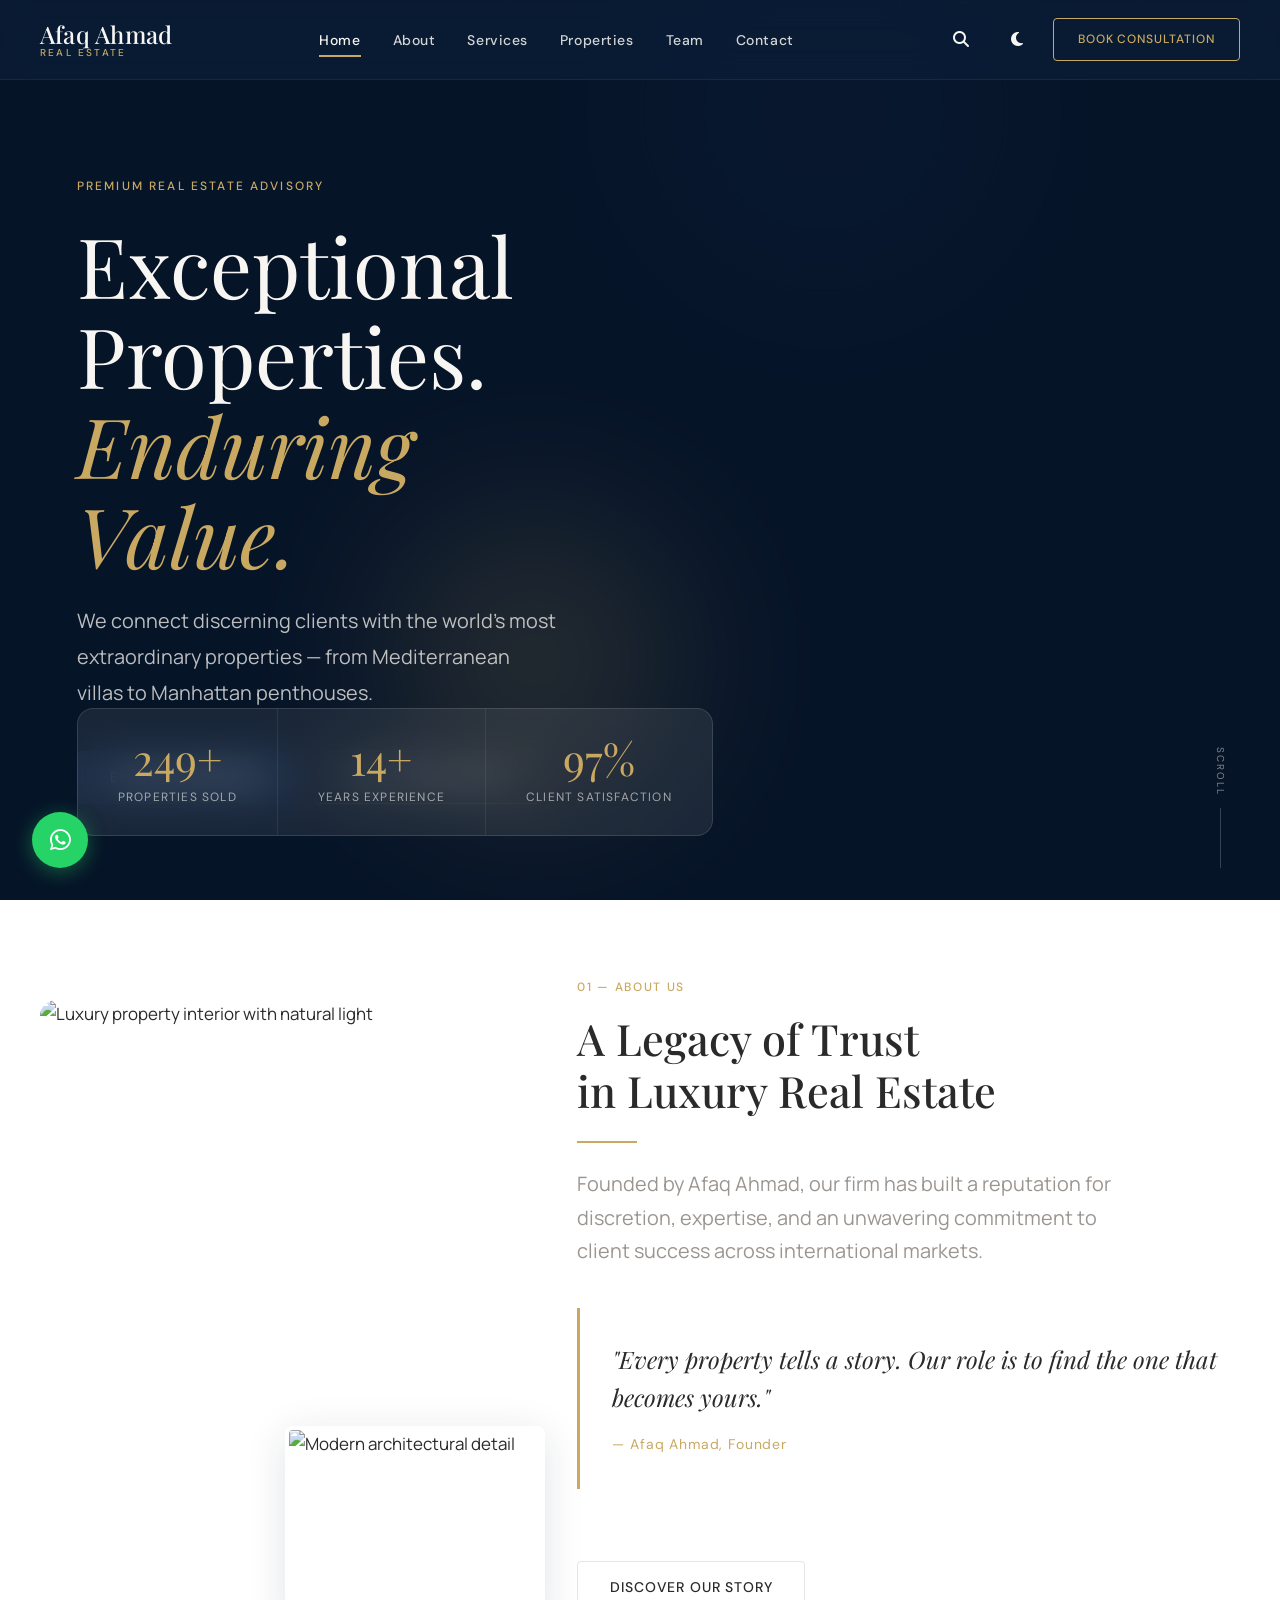
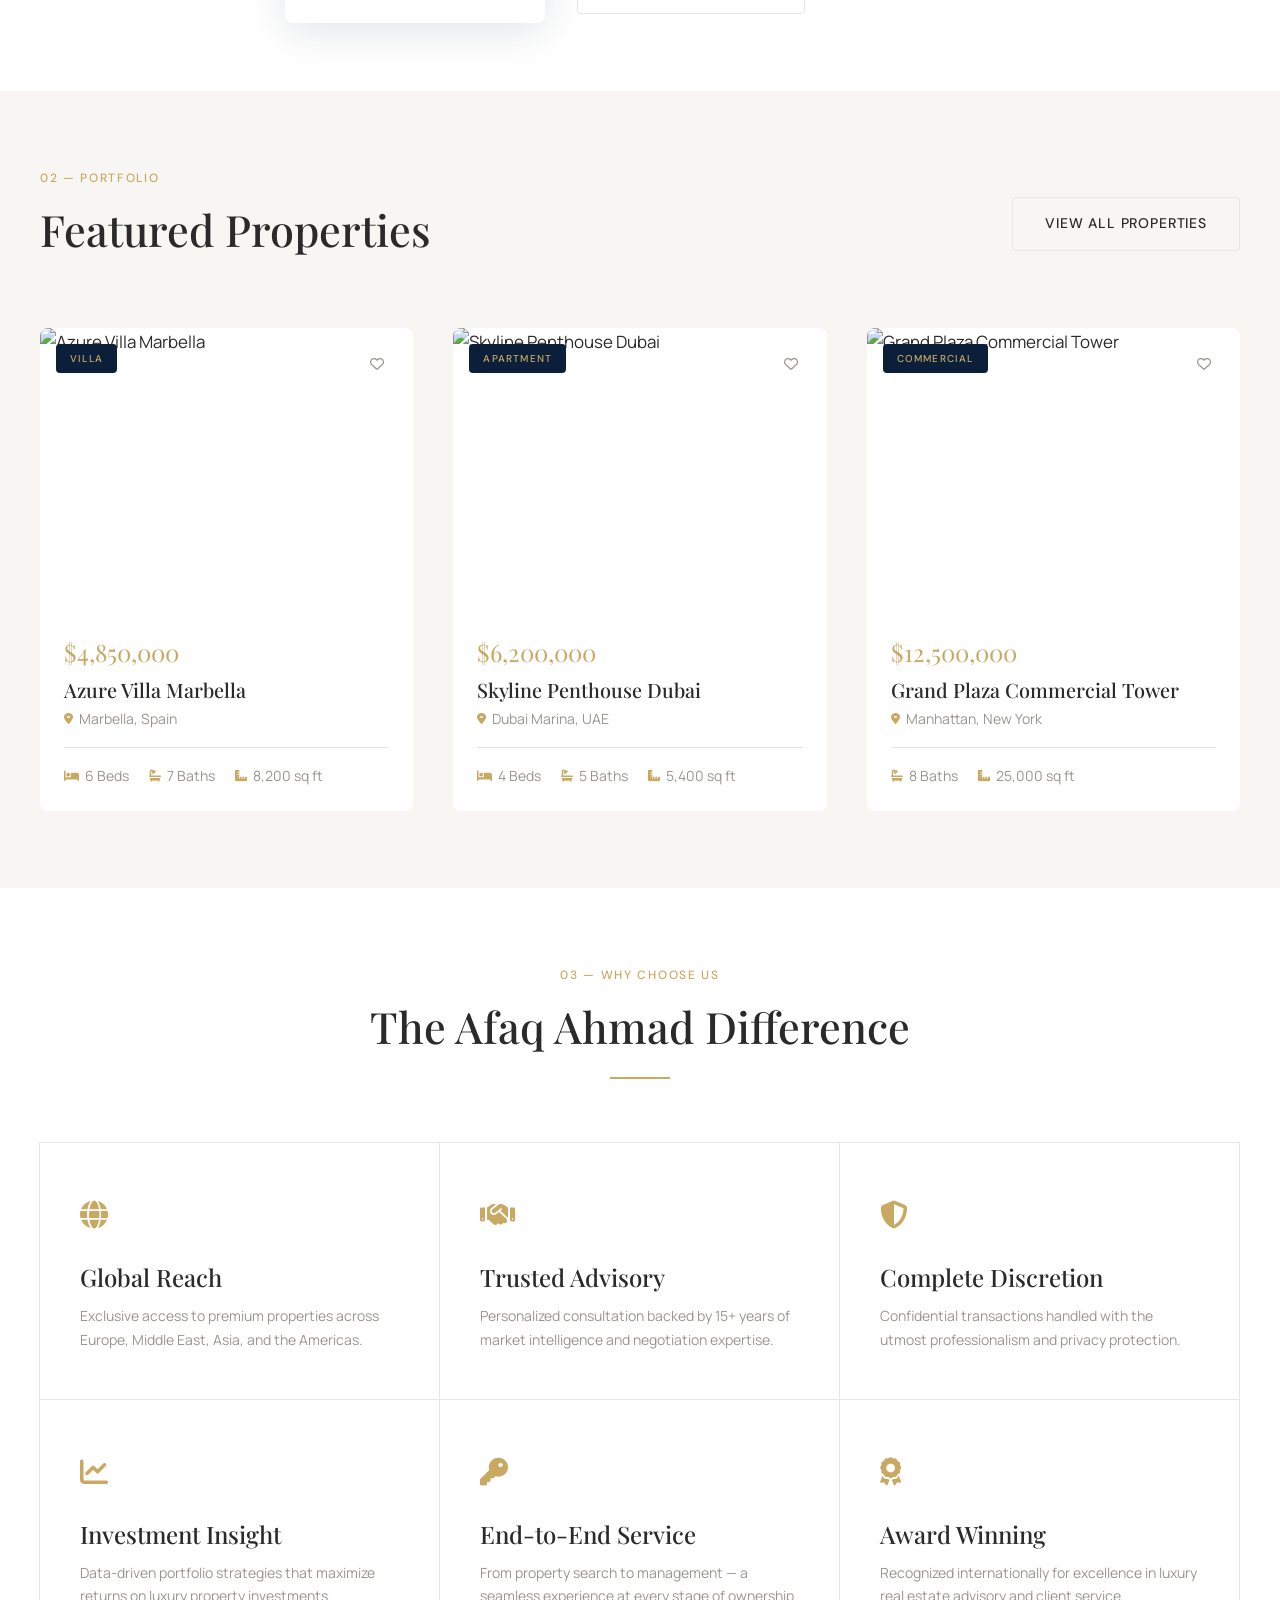
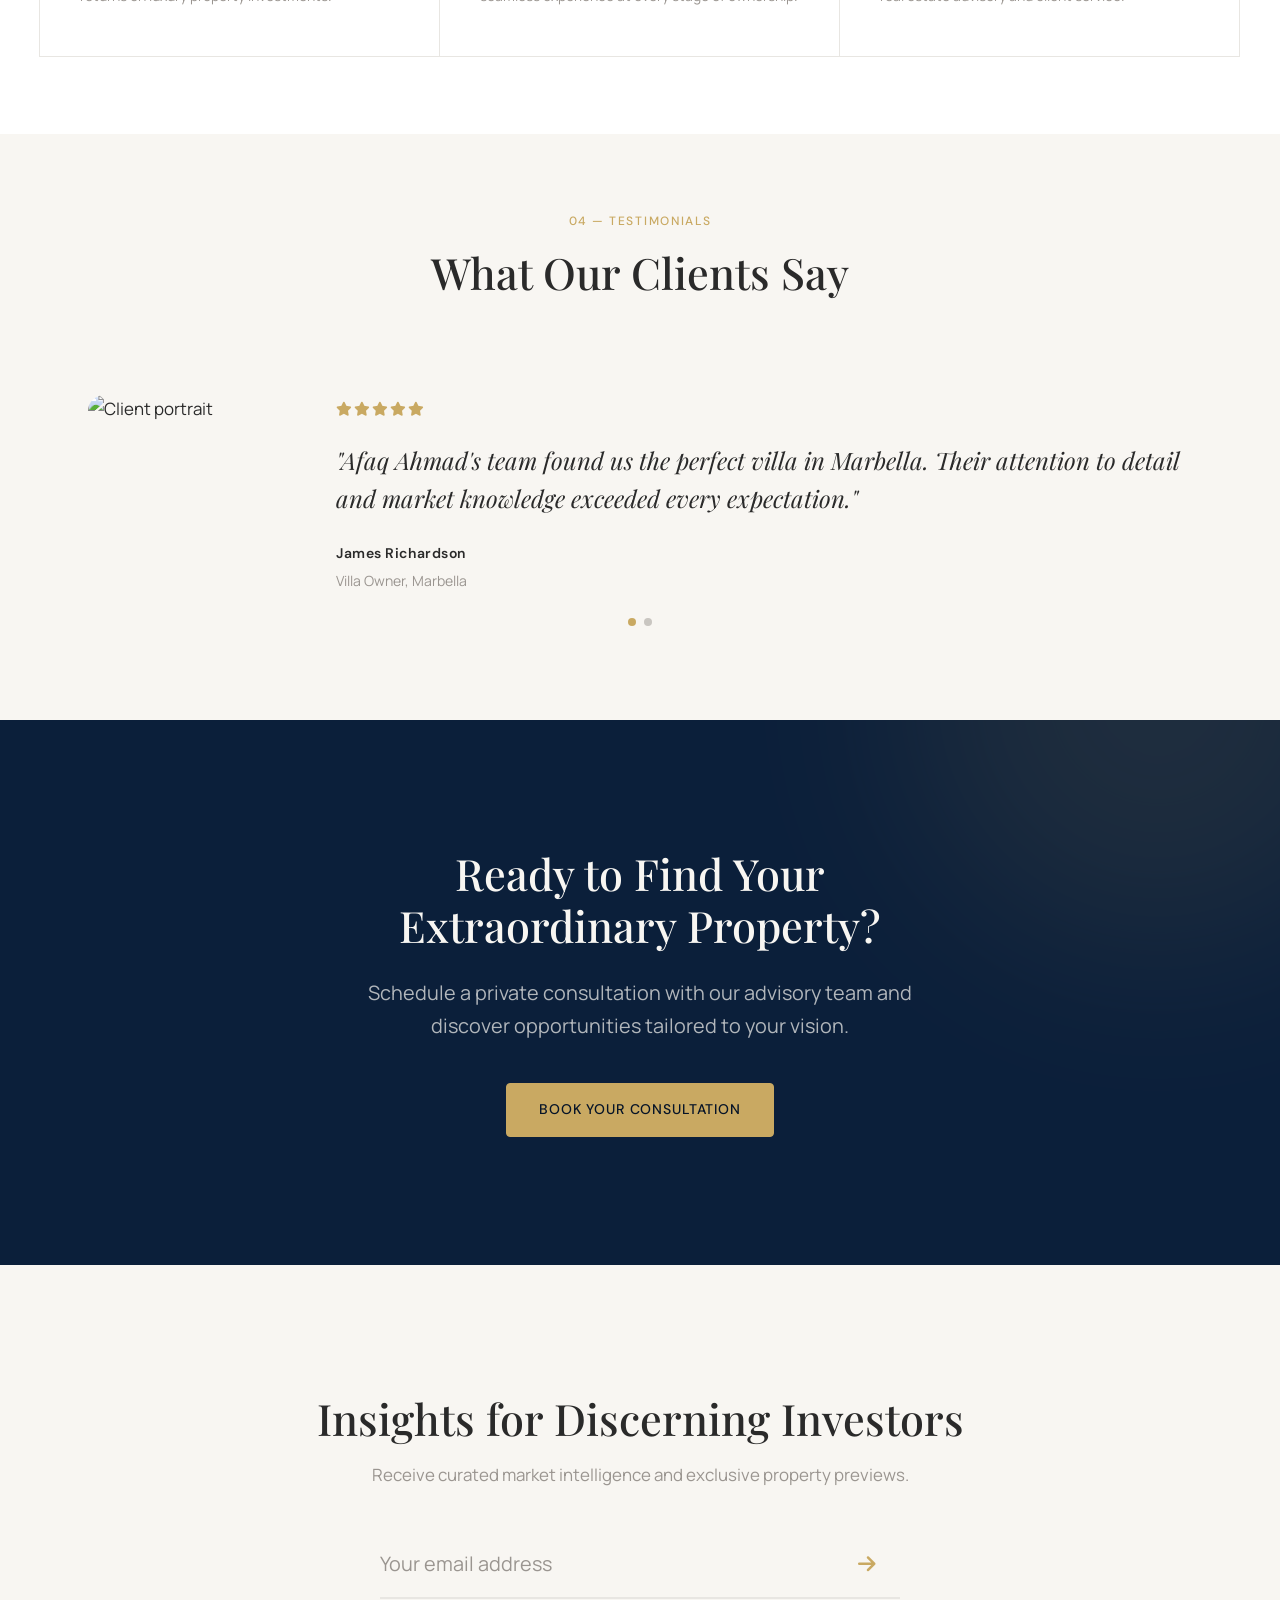
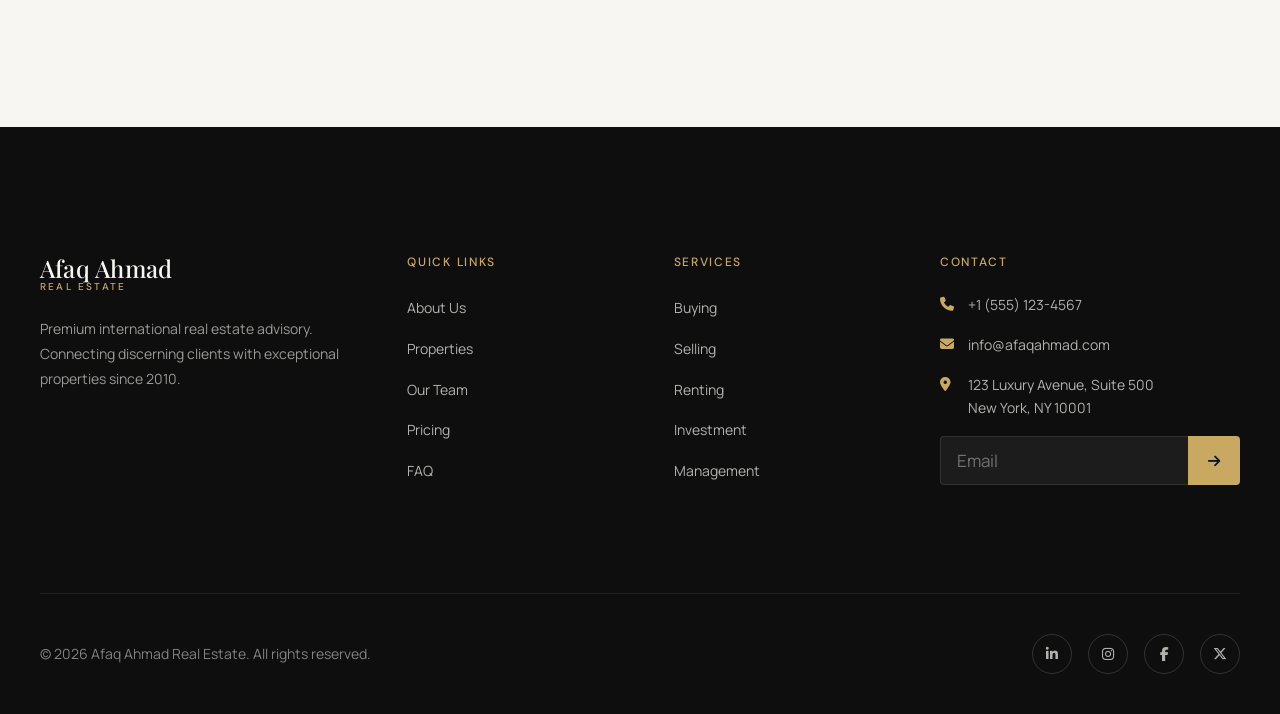
==== index.html @ 7b7e806f "Add complete Afaq Ahmad Real Estate luxury website. Handcrafted multi-page frontend with premium des" ====
<!DOCTYPE html>
<html lang="en">
<head>
  <meta charset="UTF-8">
  <meta name="viewport" content="width=device-width, initial-scale=1.0">
  <title>Afaq Ahmad Real Estate | Luxury Properties & Investment Advisory</title>
  <meta name="description" content="Afaq Ahmad Real Estate — Premium luxury property advisory. Residential, commercial, villas, apartments, and investment opportunities worldwide.">
  <meta property="og:title" content="Afaq Ahmad Real Estate | Luxury Properties">
  <meta property="og:description" content="Exceptional properties. Enduring value. Premium international real estate advisory.">
  <meta property="og:type" content="website">
  <meta property="og:image" content="https://images.unsplash.com/photo-1613490493576-7fde63acd811?w=1200&q=80">
  <meta name="twitter:card" content="summary_large_image">
  <link rel="icon" href="assets/icons/favicon.svg" type="image/svg+xml">
  <link rel="preconnect" href="https://fonts.googleapis.com">
  <link rel="preconnect" href="https://fonts.gstatic.com" crossorigin>
  <link href="https://fonts.googleapis.com/css2?family=DM+Sans:ital,opsz,wght@0,9..40,400;0,9..40,500;0,9..40,600;1,9..40,400&family=Manrope:wght@300;400;500;600;700&family=Playfair+Display:ital,wght@0,400;0,500;0,600;1,400;1,500&display=swap" rel="stylesheet">
  <link rel="stylesheet" href="https://cdnjs.cloudflare.com/ajax/libs/font-awesome/6.5.1/css/all.min.css">
  <link rel="stylesheet" href="https://cdnjs.cloudflare.com/ajax/libs/aos/2.3.4/aos.css">
  <link rel="stylesheet" href="https://cdn.jsdelivr.net/npm/swiper@11/swiper-bundle.min.css">
  <link rel="stylesheet" href="assets/css/variables.css">
  <link rel="stylesheet" href="assets/css/base.css">
  <link rel="stylesheet" href="assets/css/layout.css">
  <link rel="stylesheet" href="assets/css/components/loader.css">
  <link rel="stylesheet" href="assets/css/components/header.css">
  <link rel="stylesheet" href="assets/css/components/footer.css">
  <link rel="stylesheet" href="assets/css/components/hero.css">
  <link rel="stylesheet" href="assets/css/components/cards.css">
  <link rel="stylesheet" href="assets/css/components/forms.css">
  <link rel="stylesheet" href="assets/css/animations.css">
  <link rel="stylesheet" href="assets/css/components/sections.css">
  <link rel="stylesheet" href="assets/css/pages/home.css">
</head>
<body>

  <!-- Page Loader -->
  <div class="page-loader" aria-hidden="true">
    <div class="page-loader__logo">
      Afaq Ahmad
      <span>Real Estate</span>
    </div>
    <div class="page-loader__bar"><div class="page-loader__bar-fill"></div></div>
  </div>

  <!-- Scroll Progress -->
  <div class="scroll-progress" aria-hidden="true"><div class="scroll-progress__bar"></div></div>

  <!-- Header -->
  <header class="site-header" role="banner">
    <div class="site-header__inner">
      <a href="index.html" class="site-logo" aria-label="Afaq Ahmad Real Estate Home">
        <span class="site-logo__name">Afaq Ahmad</span>
        <span class="site-logo__tagline">Real Estate</span>
      </a>
      <nav class="site-nav" role="navigation" aria-label="Main navigation">
        <ul class="site-nav__list">
          <li><a href="index.html" class="site-nav__link active">Home</a></li>
          <li><a href="about.html" class="site-nav__link">About</a></li>
          <li><a href="services.html" class="site-nav__link">Services</a></li>
          <li><a href="properties.html" class="site-nav__link">Properties</a></li>
          <li><a href="team.html" class="site-nav__link">Team</a></li>
          <li><a href="contact.html" class="site-nav__link">Contact</a></li>
        </ul>
      </nav>
      <div class="header-actions">
        <button class="header-actions__btn search-toggle" aria-label="Search properties"><i class="fas fa-search"></i></button>
        <button class="header-actions__btn theme-toggle" aria-label="Toggle dark mode"><i class="fas fa-moon"></i></button>
        <a href="contact.html" class="header-actions__cta">Book Consultation</a>
        <button class="hamburger" aria-label="Open menu" aria-expanded="false">
          <span class="hamburger__line"></span>
          <span class="hamburger__line"></span>
          <span class="hamburger__line"></span>
        </button>
      </div>
    </div>
  </header>

  <!-- Mobile Nav -->
  <nav class="mobile-nav" role="navigation" aria-label="Mobile navigation">
    <a href="index.html" class="mobile-nav__link">Home</a>
    <a href="about.html" class="mobile-nav__link">About</a>
    <a href="services.html" class="mobile-nav__link">Services</a>
    <a href="properties.html" class="mobile-nav__link">Properties</a>
    <a href="team.html" class="mobile-nav__link">Team</a>
    <a href="pricing.html" class="mobile-nav__link">Pricing</a>
    <a href="contact.html" class="mobile-nav__link">Contact</a>
  </nav>

  <!-- Search Overlay -->
  <div class="search-overlay" role="dialog" aria-label="Search">
    <button class="search-overlay__close" aria-label="Close search"><i class="fas fa-times"></i></button>
    <div class="search-overlay__inner">
      <input type="search" class="search-overlay__input" placeholder="Search properties, locations..." aria-label="Search">
    </div>
  </div>

  <main>
    <!-- Hero -->
    <section class="hero" aria-label="Hero">
      <div class="hero__shapes" aria-hidden="true">
        <div class="hero__shape hero__shape--1"></div>
        <div class="hero__shape hero__shape--2"></div>
      </div>
      <div class="hero__content">
        <span class="hero__label" data-aos="fade-up">Premium Real Estate Advisory</span>
        <h1 class="hero__title" data-aos="fade-up" data-aos-delay="100">Exceptional Properties.<br><em>Enduring Value.</em></h1>
        <p class="hero__desc" data-aos="fade-up" data-aos-delay="200">We connect discerning clients with the world's most extraordinary properties — from Mediterranean villas to Manhattan penthouses.</p>
        <div class="hero__actions" data-aos="fade-up" data-aos-delay="300">
          <a href="properties.html" class="btn btn--primary">Explore Properties</a>
          <a href="contact.html" class="btn btn--outline">Book Consultation</a>
        </div>
      </div>
      <div class="hero__visual">
        <img class="hero__image" src="https://images.unsplash.com/photo-1613490493576-7fde63acd811?w=1400&q=80" alt="Luxury modern villa with infinity pool at golden hour">
        <div class="hero__image-overlay"></div>
      </div>
      <div class="hero__stats" data-aos="fade-up" data-aos-delay="500">
        <div class="hero__stat">
          <div class="hero__stat-number" data-count="250" data-suffix="+">0</div>
          <div class="hero__stat-label">Properties Sold</div>
        </div>
        <div class="hero__stat">
          <div class="hero__stat-number" data-count="15" data-suffix="+">0</div>
          <div class="hero__stat-label">Years Experience</div>
        </div>
        <div class="hero__stat">
          <div class="hero__stat-number" data-count="98" data-suffix="%">0</div>
          <div class="hero__stat-label">Client Satisfaction</div>
        </div>
      </div>
      <div class="hero__scroll" aria-hidden="true">
        <span class="hero__scroll-text">Scroll</span>
        <div class="hero__scroll-line"></div>
      </div>
    </section>

    <!-- About Preview -->
    <section class="section" aria-labelledby="about-preview-title">
      <div class="container">
        <div class="featured-strip">
          <div class="featured-strip__visual" data-aos="fade-right">
            <div class="featured-strip__image-main reveal-image">
              <img src="https://images.unsplash.com/photo-1600585154340-be6161a56a0c?w=800&q=80" alt="Luxury property interior with natural light" loading="lazy">
            </div>
            <div class="featured-strip__image-accent">
              <img src="https://images.unsplash.com/photo-1600607687939-ce8a6c25118c?w=600&q=80" alt="Modern architectural detail" loading="lazy">
            </div>
          </div>
          <div data-aos="fade-left">
            <span class="section-label">01 — About Us</span>
            <h2 id="about-preview-title" class="section-title">A Legacy of Trust<br>in Luxury Real Estate</h2>
            <div class="divider-gold"></div>
            <p class="section-desc">Founded by Afaq Ahmad, our firm has built a reputation for discretion, expertise, and an unwavering commitment to client success across international markets.</p>
            <div class="pull-quote">
              <p>"Every property tells a story. Our role is to find the one that becomes yours."</p>
              <cite>— Afaq Ahmad, Founder</cite>
            </div>
            <a href="about.html" class="btn btn--ghost" style="margin-top: 2rem;">Discover Our Story</a>
          </div>
        </div>
      </div>
    </section>

    <!-- Featured Properties -->
    <section class="section bg-warm" aria-labelledby="featured-title">
      <div class="container">
        <div class="flex-between" style="margin-bottom: 3rem; flex-wrap: wrap; gap: 1rem;">
          <div data-aos="fade-up">
            <span class="section-label">02 — Portfolio</span>
            <h2 id="featured-title" class="section-title">Featured Properties</h2>
          </div>
          <a href="properties.html" class="btn btn--ghost" data-aos="fade-up">View All Properties</a>
        </div>
        <div class="grid-3" data-properties-grid data-limit="3"></div>
      </div>
    </section>

    <!-- Why Choose Us -->
    <section class="section" aria-labelledby="why-title">
      <div class="container">
        <div class="text-center" style="margin-bottom: 4rem;" data-aos="fade-up">
          <span class="section-label">03 — Why Choose Us</span>
          <h2 id="why-title" class="section-title">The Afaq Ahmad Difference</h2>
          <div class="divider-gold divider-gold--center"></div>
        </div>
        <div class="why-grid">
          <div class="why-item" data-aos="fade-up">
            <div class="why-item__icon"><i class="fas fa-globe"></i></div>
            <h3 class="why-item__title">Global Reach</h3>
            <p class="why-item__desc">Exclusive access to premium properties across Europe, Middle East, Asia, and the Americas.</p>
          </div>
          <div class="why-item" data-aos="fade-up" data-aos-delay="100">
            <div class="why-item__icon"><i class="fas fa-handshake"></i></div>
            <h3 class="why-item__title">Trusted Advisory</h3>
            <p class="why-item__desc">Personalized consultation backed by 15+ years of market intelligence and negotiation expertise.</p>
          </div>
          <div class="why-item" data-aos="fade-up" data-aos-delay="200">
            <div class="why-item__icon"><i class="fas fa-shield-alt"></i></div>
            <h3 class="why-item__title">Complete Discretion</h3>
            <p class="why-item__desc">Confidential transactions handled with the utmost professionalism and privacy protection.</p>
          </div>
          <div class="why-item" data-aos="fade-up" data-aos-delay="100">
            <div class="why-item__icon"><i class="fas fa-chart-line"></i></div>
            <h3 class="why-item__title">Investment Insight</h3>
            <p class="why-item__desc">Data-driven portfolio strategies that maximize returns on luxury property investments.</p>
          </div>
          <div class="why-item" data-aos="fade-up" data-aos-delay="200">
            <div class="why-item__icon"><i class="fas fa-key"></i></div>
            <h3 class="why-item__title">End-to-End Service</h3>
            <p class="why-item__desc">From property search to management — a seamless experience at every stage of ownership.</p>
          </div>
          <div class="why-item" data-aos="fade-up" data-aos-delay="300">
            <div class="why-item__icon"><i class="fas fa-award"></i></div>
            <h3 class="why-item__title">Award Winning</h3>
            <p class="why-item__desc">Recognized internationally for excellence in luxury real estate advisory and client service.</p>
          </div>
        </div>
      </div>
    </section>

    <!-- Testimonials Preview -->
    <section class="section bg-warm" aria-labelledby="testimonials-title">
      <div class="container">
        <div class="text-center" style="margin-bottom: 3rem;" data-aos="fade-up">
          <span class="section-label">04 — Testimonials</span>
          <h2 id="testimonials-title" class="section-title">What Our Clients Say</h2>
        </div>
        <div class="swiper testimonials-swiper" data-aos="fade-up">
          <div class="swiper-wrapper">
            <div class="swiper-slide">
              <div class="testimonial-card">
                <img class="testimonial-card__photo" src="https://images.unsplash.com/photo-1560250097-0b93528c311a?w=400&q=80" alt="Client portrait" loading="lazy">
                <div>
                  <div class="testimonial-card__stars"><i class="fas fa-star"></i><i class="fas fa-star"></i><i class="fas fa-star"></i><i class="fas fa-star"></i><i class="fas fa-star"></i></div>
                  <blockquote class="testimonial-card__quote">"Afaq Ahmad's team found us the perfect villa in Marbella. Their attention to detail and market knowledge exceeded every expectation."</blockquote>
                  <div class="testimonial-card__author">James Richardson</div>
                  <div class="testimonial-card__role">Villa Owner, Marbella</div>
                </div>
              </div>
            </div>
            <div class="swiper-slide">
              <div class="testimonial-card">
                <img class="testimonial-card__photo" src="https://images.unsplash.com/photo-1573496359142-b8d87734a5a2?w=400&q=80" alt="Client portrait" loading="lazy">
                <div>
                  <div class="testimonial-card__stars"><i class="fas fa-star"></i><i class="fas fa-star"></i><i class="fas fa-star"></i><i class="fas fa-star"></i><i class="fas fa-star"></i></div>
                  <blockquote class="testimonial-card__quote">"The investment advisory service transformed our portfolio. Professional, transparent, and genuinely committed to our financial goals."</blockquote>
                  <div class="testimonial-card__author">Sarah Al-Mansouri</div>
                  <div class="testimonial-card__role">Property Investor, Dubai</div>
                </div>
              </div>
            </div>
          </div>
          <div class="swiper-pagination"></div>
        </div>
      </div>
    </section>

    <!-- CTA Banner -->
    <section class="cta-banner" aria-labelledby="cta-title">
      <div class="cta-banner__shapes" aria-hidden="true">
        <div class="cta-banner__shape cta-banner__shape--1"></div>
      </div>
      <div class="container cta-banner__content" data-aos="fade-up">
        <h2 id="cta-title" class="cta-banner__title">Ready to Find Your Extraordinary Property?</h2>
        <p class="cta-banner__desc">Schedule a private consultation with our advisory team and discover opportunities tailored to your vision.</p>
        <a href="contact.html" class="btn btn--gold">Book Your Consultation</a>
      </div>
    </section>

    <!-- Newsletter -->
    <section class="newsletter-section" aria-labelledby="newsletter-title">
      <div class="container" data-aos="fade-up">
        <h2 id="newsletter-title" class="newsletter-section__title">Insights for Discerning Investors</h2>
        <p class="newsletter-section__desc">Receive curated market intelligence and exclusive property previews.</p>
        <form class="newsletter-inline" aria-label="Newsletter subscription">
          <input type="email" placeholder="Your email address" required aria-label="Email address">
          <button type="submit" aria-label="Subscribe"><i class="fas fa-arrow-right"></i></button>
        </form>
      </div>
    </section>
  </main>

  <!-- Footer -->
  <footer class="site-footer" role="contentinfo">
    <div class="container">
      <div class="site-footer__grid">
        <div>
          <a href="index.html" class="site-logo">
            <span class="site-logo__name">Afaq Ahmad</span>
            <span class="site-logo__tagline">Real Estate</span>
          </a>
          <p class="site-footer__brand-desc">Premium international real estate advisory. Connecting discerning clients with exceptional properties since 2010.</p>
        </div>
        <div>
          <h4 class="site-footer__heading">Quick Links</h4>
          <ul class="site-footer__links">
            <li><a href="about.html">About Us</a></li>
            <li><a href="properties.html">Properties</a></li>
            <li><a href="team.html">Our Team</a></li>
            <li><a href="pricing.html">Pricing</a></li>
            <li><a href="faq.html">FAQ</a></li>
          </ul>
        </div>
        <div>
          <h4 class="site-footer__heading">Services</h4>
          <ul class="site-footer__links">
            <li><a href="services.html">Buying</a></li>
            <li><a href="services.html">Selling</a></li>
            <li><a href="services.html">Renting</a></li>
            <li><a href="services.html">Investment</a></li>
            <li><a href="services.html">Management</a></li>
          </ul>
        </div>
        <div>
          <h4 class="site-footer__heading">Contact</h4>
          <div class="site-footer__contact-item"><i class="fas fa-phone"></i><span>+1 (555) 123-4567</span></div>
          <div class="site-footer__contact-item"><i class="fas fa-envelope"></i><span>info@afaqahmad.com</span></div>
          <div class="site-footer__contact-item"><i class="fas fa-map-marker-alt"></i><span>123 Luxury Avenue, Suite 500<br>New York, NY 10001</span></div>
          <form class="site-footer__newsletter" aria-label="Footer newsletter">
            <input type="email" placeholder="Email" required aria-label="Email">
            <button type="submit" aria-label="Subscribe"><i class="fas fa-arrow-right"></i></button>
          </form>
        </div>
      </div>
      <div class="site-footer__bottom">
        <p class="site-footer__copyright">&copy; 2026 Afaq Ahmad Real Estate. All rights reserved.</p>
        <div class="site-footer__social">
          <a href="#" aria-label="LinkedIn"><i class="fab fa-linkedin-in"></i></a>
          <a href="#" aria-label="Instagram"><i class="fab fa-instagram"></i></a>
          <a href="#" aria-label="Facebook"><i class="fab fa-facebook-f"></i></a>
          <a href="#" aria-label="Twitter"><i class="fab fa-x-twitter"></i></a>
        </div>
      </div>
    </div>
  </footer>

  <!-- Back to Top -->
  <button class="back-to-top" aria-label="Back to top"><i class="fas fa-arrow-up"></i></button>

  <!-- WhatsApp -->
  <a href="https://wa.me/15551234567" class="whatsapp-float" target="_blank" rel="noopener" aria-label="Contact via WhatsApp"><i class="fab fa-whatsapp"></i></a>

  <script src="https://cdnjs.cloudflare.com/ajax/libs/aos/2.3.4/aos.js"></script>
  <script src="https://cdn.jsdelivr.net/npm/swiper@11/swiper-bundle.min.js"></script>
  <script src="assets/js/main.js"></script>
  <script>
    new Swiper('.testimonials-swiper', {
      effect: 'fade',
      fadeEffect: { crossFade: true },
      autoplay: { delay: 6000, disableOnInteraction: false },
      pagination: { el: '.swiper-pagination', clickable: true },
      loop: true
    });
  </script>
</body>
</html>
---- assets/css/variables.css ----
/* =============================================
   Afaq Ahmad Real Estate — Design Tokens
   ============================================= */

:root {
  /* Brand Colors */
  --color-navy: #0B1F3A;
  --color-navy-deep: #061428;
  --color-navy-light: #142D4F;
  --color-white-warm: #F8F6F2;
  --color-white-pure: #FFFFFF;
  --color-gold: #C9A962;
  --color-gold-muted: #B8954F;
  --color-gold-light: rgba(201, 169, 98, 0.15);
  --color-gray-soft: #E8E6E2;
  --color-gray-mid: #9A9590;
  --color-charcoal: #2A2A2A;
  --color-matte-black: #0E0E0E;
  --color-surface-dark: #161616;
  --color-surface-dark-2: #1E1E1E;

  /* Semantic */
  --bg-primary: var(--color-white-pure);
  --bg-secondary: var(--color-white-warm);
  --bg-dark: var(--color-matte-black);
  --text-primary: var(--color-charcoal);
  --text-muted: var(--color-gray-mid);
  --text-inverse: var(--color-white-warm);
  --accent: var(--color-gold);
  --border-color: var(--color-gray-soft);

  /* Header */
  --header-height: 80px;
  --header-bg: rgba(11, 31, 58, 0.65);
  --header-bg-scrolled: rgba(11, 31, 58, 0.92);

  /* Typography */
  --font-display: 'Playfair Display', Georgia, serif;
  --font-body: 'Manrope', system-ui, sans-serif;
  --font-label: 'DM Sans', system-ui, sans-serif;

  --text-xs: clamp(0.6875rem, 0.65rem + 0.15vw, 0.75rem);
  --text-sm: clamp(0.8125rem, 0.78rem + 0.15vw, 0.875rem);
  --text-base: clamp(0.9375rem, 0.9rem + 0.2vw, 1.0625rem);
  --text-lg: clamp(1.0625rem, 1rem + 0.3vw, 1.25rem);
  --text-xl: clamp(1.25rem, 1.1rem + 0.5vw, 1.5rem);
  --text-2xl: clamp(1.5rem, 1.2rem + 1vw, 2rem);
  --text-3xl: clamp(2rem, 1.5rem + 1.5vw, 3rem);
  --text-4xl: clamp(2.5rem, 2rem + 2vw, 4rem);
  --text-hero: clamp(2.75rem, 2rem + 4vw, 5.5rem);

  /* Spacing */
  --space-xs: 0.5rem;
  --space-sm: 1rem;
  --space-md: 1.5rem;
  --space-lg: 2.5rem;
  --space-xl: 4rem;
  --space-2xl: 6rem;
  --space-3xl: 8rem;
  --section-padding: clamp(4rem, 6vw, 8rem);
  --container-max: 1320px;
  --container-narrow: 900px;

  /* Effects */
  --radius-sm: 4px;
  --radius-md: 8px;
  --radius-lg: 16px;
  --radius-xl: 24px;
  --shadow-soft: 0 4px 24px rgba(11, 31, 58, 0.08);
  --shadow-medium: 0 8px 40px rgba(11, 31, 58, 0.12);
  --shadow-glass: 0 8px 32px rgba(0, 0, 0, 0.15);
  --blur-glass: blur(16px);
  --transition-fast: 0.2s cubic-bezier(0.22, 1, 0.36, 1);
  --transition-base: 0.4s cubic-bezier(0.22, 1, 0.36, 1);
  --transition-slow: 0.7s cubic-bezier(0.22, 1, 0.36, 1);
}

/* Dark Mode */
[data-theme="dark"] {
  --bg-primary: var(--color-matte-black);
  --bg-secondary: var(--color-surface-dark);
  --text-primary: var(--color-white-warm);
  --text-muted: #8A8580;
  --border-color: rgba(255, 255, 255, 0.08);
  --header-bg: rgba(14, 14, 14, 0.75);
  --header-bg-scrolled: rgba(14, 14, 14, 0.95);
  --shadow-soft: 0 4px 24px rgba(0, 0, 0, 0.3);
  --shadow-medium: 0 8px 40px rgba(0, 0, 0, 0.4);
}
---- assets/css/base.css ----
/* =============================================
   Base Styles & Reset
   ============================================= */

*,
*::before,
*::after {
  box-sizing: border-box;
  margin: 0;
  padding: 0;
}

html {
  scroll-behavior: smooth;
  -webkit-font-smoothing: antialiased;
  -moz-osx-font-smoothing: grayscale;
}

body {
  font-family: var(--font-body);
  font-size: var(--text-base);
  line-height: 1.7;
  color: var(--text-primary);
  background-color: var(--bg-primary);
  overflow-x: hidden;
  transition: background-color var(--transition-base), color var(--transition-base);
}

img {
  max-width: 100%;
  height: auto;
  display: block;
}

a {
  color: inherit;
  text-decoration: none;
  transition: color var(--transition-fast);
}

button {
  font-family: inherit;
  cursor: pointer;
  border: none;
  background: none;
}

ul, ol {
  list-style: none;
}

input, textarea, select {
  font-family: inherit;
  font-size: inherit;
}

h1, h2, h3, h4, h5, h6 {
  font-family: var(--font-display);
  font-weight: 500;
  line-height: 1.2;
  color: var(--text-primary);
}

h1 { font-size: var(--text-hero); }
h2 { font-size: var(--text-3xl); }
h3 { font-size: var(--text-2xl); }
h4 { font-size: var(--text-xl); }

p {
  color: var(--text-muted);
}

::selection {
  background: var(--color-gold-light);
  color: var(--color-navy);
}

:focus-visible {
  outline: 2px solid var(--color-gold);
  outline-offset: 3px;
}

.container {
  width: 100%;
  max-width: var(--container-max);
  margin-inline: auto;
  padding-inline: clamp(1.25rem, 4vw, 2.5rem);
}

.container--narrow {
  max-width: var(--container-narrow);
}

.section {
  padding-block: var(--section-padding);
}

.section-label {
  font-family: var(--font-label);
  font-size: var(--text-xs);
  font-weight: 500;
  letter-spacing: 0.14em;
  text-transform: uppercase;
  color: var(--accent);
  margin-bottom: var(--space-sm);
  display: block;
}

.section-title {
  margin-bottom: var(--space-md);
}

.section-desc {
  max-width: 560px;
  font-size: var(--text-lg);
}

/* Buttons */
.btn {
  display: inline-flex;
  align-items: center;
  justify-content: center;
  gap: 0.5rem;
  padding: 0.875rem 2rem;
  font-family: var(--font-label);
  font-size: var(--text-sm);
  font-weight: 500;
  letter-spacing: 0.06em;
  text-transform: uppercase;
  border-radius: var(--radius-sm);
  transition: all var(--transition-base);
  white-space: nowrap;
}

.btn--primary {
  background: var(--color-navy);
  color: var(--color-white-warm);
  border: 1px solid var(--color-navy);
}

.btn--primary:hover {
  background: var(--color-navy-deep);
  transform: translateY(-2px);
  box-shadow: var(--shadow-medium);
}

.btn--outline {
  background: transparent;
  color: var(--color-white-warm);
  border: 1px solid var(--color-gold);
}

.btn--outline:hover {
  background: var(--color-gold);
  color: var(--color-navy-deep);
}

.btn--gold {
  background: var(--color-gold);
  color: var(--color-navy-deep);
  border: 1px solid var(--color-gold);
}

.btn--gold:hover {
  background: var(--color-gold-muted);
  transform: translateY(-2px);
}

.btn--ghost {
  background: transparent;
  color: var(--text-primary);
  border: 1px solid var(--border-color);
}

.btn--ghost:hover {
  border-color: var(--color-gold);
  color: var(--accent);
}

[data-theme="dark"] .btn--primary {
  background: var(--color-gold);
  color: var(--color-navy-deep);
  border-color: var(--color-gold);
}

[data-theme="dark"] .btn--primary:hover {
  background: var(--color-gold-muted);
}

/* Utility */
.sr-only {
  position: absolute;
  width: 1px;
  height: 1px;
  padding: 0;
  margin: -1px;
  overflow: hidden;
  clip: rect(0, 0, 0, 0);
  white-space: nowrap;
  border: 0;
}

.text-gold { color: var(--accent); }
.text-center { text-align: center; }
.bg-warm { background: var(--bg-secondary); }
.bg-navy { background: var(--color-navy); color: var(--text-inverse); }
.bg-dark { background: var(--bg-dark); color: var(--text-inverse); }

.divider-gold {
  width: 60px;
  height: 2px;
  background: var(--color-gold);
  margin-block: var(--space-md);
}

.divider-gold--center {
  margin-inline: auto;
}
---- assets/css/layout.css ----
/* =============================================
   Layout Utilities
   ============================================= */

.grid-2 {
  display: grid;
  grid-template-columns: 1fr 1fr;
  gap: var(--space-xl);
  align-items: center;
}

.grid-3 {
  display: grid;
  grid-template-columns: repeat(3, 1fr);
  gap: var(--space-lg);
}

.grid-asymmetric {
  display: grid;
  grid-template-columns: 1.2fr 0.8fr;
  gap: var(--space-xl);
  align-items: center;
}

.grid-asymmetric--reverse {
  grid-template-columns: 0.8fr 1.2fr;
}

.flex-between {
  display: flex;
  align-items: center;
  justify-content: space-between;
}

.flex-center {
  display: flex;
  align-items: center;
  justify-content: center;
}

@media (max-width: 1024px) {
  .grid-2,
  .grid-asymmetric,
  .grid-asymmetric--reverse {
    grid-template-columns: 1fr;
    gap: var(--space-lg);
  }

  .grid-3 {
    grid-template-columns: repeat(2, 1fr);
  }
}

@media (max-width: 640px) {
  .grid-3 {
    grid-template-columns: 1fr;
  }
}
---- assets/css/components/loader.css ----
/* =============================================
   Page Loader
   ============================================= */

.page-loader {
  position: fixed;
  inset: 0;
  z-index: 10000;
  background: var(--color-navy-deep);
  display: flex;
  flex-direction: column;
  align-items: center;
  justify-content: center;
  gap: 2rem;
  transition: opacity 0.6s ease, visibility 0.6s ease;
}

.page-loader.hidden {
  opacity: 0;
  visibility: hidden;
  pointer-events: none;
}

.page-loader__logo {
  font-family: var(--font-display);
  font-size: var(--text-2xl);
  color: var(--color-white-warm);
  letter-spacing: 0.02em;
}

.page-loader__logo span {
  display: block;
  font-family: var(--font-label);
  font-size: var(--text-xs);
  letter-spacing: 0.2em;
  text-transform: uppercase;
  color: var(--color-gold);
  margin-top: 0.5rem;
}

.page-loader__bar {
  width: 200px;
  height: 2px;
  background: rgba(255, 255, 255, 0.1);
  border-radius: 2px;
  overflow: hidden;
}

.page-loader__bar-fill {
  height: 100%;
  width: 0%;
  background: var(--color-gold);
  animation: loaderFill 1.2s cubic-bezier(0.22, 1, 0.36, 1) forwards;
}

@keyframes loaderFill {
  to { width: 100%; }
}

/* Scroll Progress */
.scroll-progress {
  position: fixed;
  top: 0;
  left: 0;
  width: 100%;
  height: 3px;
  z-index: 9999;
  background: transparent;
}

.scroll-progress__bar {
  height: 100%;
  width: 0%;
  background: linear-gradient(90deg, var(--color-gold), var(--color-gold-muted));
  transition: width 0.1s linear;
}

/* Back to Top */
.back-to-top {
  position: fixed;
  bottom: 2rem;
  right: 2rem;
  width: 48px;
  height: 48px;
  border-radius: 50%;
  background: var(--color-navy);
  color: var(--color-gold);
  display: flex;
  align-items: center;
  justify-content: center;
  font-size: 1rem;
  z-index: 900;
  opacity: 0;
  visibility: hidden;
  transform: translateY(20px);
  transition: all var(--transition-base);
  box-shadow: var(--shadow-medium);
}

.back-to-top.visible {
  opacity: 1;
  visibility: visible;
  transform: translateY(0);
}

.back-to-top:hover {
  background: var(--color-gold);
  color: var(--color-navy-deep);
  transform: translateY(-4px);
}

/* WhatsApp Float */
.whatsapp-float {
  position: fixed;
  bottom: 2rem;
  left: 2rem;
  width: 56px;
  height: 56px;
  border-radius: 50%;
  background: #25D366;
  color: white;
  display: flex;
  align-items: center;
  justify-content: center;
  font-size: 1.5rem;
  z-index: 900;
  box-shadow: 0 4px 20px rgba(37, 211, 102, 0.4);
  transition: transform var(--transition-base);
}

.whatsapp-float:hover {
  transform: scale(1.1);
}

@media (max-width: 640px) {
  .back-to-top { bottom: 5.5rem; right: 1.25rem; }
  .whatsapp-float { bottom: 1.25rem; left: 1.25rem; }
}
---- assets/css/components/header.css ----
/* =============================================
   Header — Glassmorphism Sticky Nav
   ============================================= */

.site-header {
  position: fixed;
  top: 0;
  left: 0;
  width: 100%;
  height: var(--header-height);
  z-index: 1000;
  background: var(--header-bg);
  backdrop-filter: var(--blur-glass);
  -webkit-backdrop-filter: var(--blur-glass);
  border-bottom: 1px solid rgba(255, 255, 255, 0.06);
  transition: background var(--transition-base), box-shadow var(--transition-base);
}

.site-header.scrolled {
  background: var(--header-bg-scrolled);
  box-shadow: var(--shadow-glass);
}

.site-header__inner {
  display: flex;
  align-items: center;
  justify-content: space-between;
  height: 100%;
  max-width: var(--container-max);
  margin-inline: auto;
  padding-inline: clamp(1.25rem, 4vw, 2.5rem);
}

/* Logo */
.site-logo {
  display: flex;
  flex-direction: column;
  line-height: 1.1;
  z-index: 1001;
}

.site-logo__name {
  font-family: var(--font-display);
  font-size: var(--text-xl);
  font-weight: 500;
  color: var(--color-white-warm);
  letter-spacing: 0.01em;
}

.site-logo__tagline {
  font-family: var(--font-label);
  font-size: 0.625rem;
  font-weight: 500;
  letter-spacing: 0.22em;
  text-transform: uppercase;
  color: var(--color-gold);
}

/* Navigation */
.site-nav {
  display: flex;
  align-items: center;
  gap: 2.5rem;
}

.site-nav__list {
  display: flex;
  align-items: center;
  gap: 2rem;
}

.site-nav__link {
  position: relative;
  font-family: var(--font-label);
  font-size: var(--text-sm);
  font-weight: 500;
  letter-spacing: 0.04em;
  color: rgba(248, 246, 242, 0.85);
  padding-block: 0.25rem;
  transition: color var(--transition-fast);
}

.site-nav__link::after {
  content: '';
  position: absolute;
  bottom: -4px;
  left: 50%;
  width: 0;
  height: 2px;
  background: var(--color-gold);
  transition: width var(--transition-base), left var(--transition-base);
}

.site-nav__link:hover,
.site-nav__link.active {
  color: var(--color-white-warm);
}

.site-nav__link:hover::after,
.site-nav__link.active::after {
  width: 100%;
  left: 0;
}

/* Header Actions */
.header-actions {
  display: flex;
  align-items: center;
  gap: 1rem;
}

.header-actions__btn {
  width: 40px;
  height: 40px;
  display: flex;
  align-items: center;
  justify-content: center;
  color: var(--color-white-warm);
  font-size: 1rem;
  border-radius: 50%;
  transition: all var(--transition-fast);
}

.header-actions__btn:hover {
  background: rgba(255, 255, 255, 0.1);
  color: var(--color-gold);
}

.header-actions__cta {
  padding: 0.625rem 1.5rem;
  font-family: var(--font-label);
  font-size: var(--text-xs);
  font-weight: 500;
  letter-spacing: 0.08em;
  text-transform: uppercase;
  color: var(--color-gold);
  border: 1px solid var(--color-gold);
  border-radius: var(--radius-sm);
  transition: all var(--transition-base);
}

.header-actions__cta:hover {
  background: var(--color-gold);
  color: var(--color-navy-deep);
}

/* Search Overlay */
.search-overlay {
  position: fixed;
  inset: 0;
  z-index: 2000;
  background: rgba(6, 20, 40, 0.95);
  backdrop-filter: blur(20px);
  display: flex;
  align-items: center;
  justify-content: center;
  opacity: 0;
  visibility: hidden;
  transition: all var(--transition-base);
}

.search-overlay.active {
  opacity: 1;
  visibility: visible;
}

.search-overlay__inner {
  width: 100%;
  max-width: 600px;
  padding: 2rem;
  transform: translateY(20px);
  transition: transform var(--transition-base);
}

.search-overlay.active .search-overlay__inner {
  transform: translateY(0);
}

.search-overlay__input {
  width: 100%;
  padding: 1rem 0;
  font-family: var(--font-display);
  font-size: var(--text-2xl);
  color: var(--color-white-warm);
  background: transparent;
  border: none;
  border-bottom: 2px solid var(--color-gold);
  outline: none;
}

.search-overlay__input::placeholder {
  color: rgba(248, 246, 242, 0.4);
}

.search-overlay__close {
  position: absolute;
  top: 2rem;
  right: 2rem;
  width: 48px;
  height: 48px;
  display: flex;
  align-items: center;
  justify-content: center;
  color: var(--color-white-warm);
  font-size: 1.5rem;
  transition: color var(--transition-fast);
}

.search-overlay__close:hover {
  color: var(--color-gold);
}

/* Mobile Menu */
.hamburger {
  display: none;
  flex-direction: column;
  gap: 5px;
  width: 28px;
  padding: 4px 0;
  z-index: 1001;
}

.hamburger__line {
  width: 100%;
  height: 2px;
  background: var(--color-white-warm);
  transition: all var(--transition-base);
  transform-origin: center;
}

.hamburger.active .hamburger__line:nth-child(1) {
  transform: translateY(7px) rotate(45deg);
}

.hamburger.active .hamburger__line:nth-child(2) {
  opacity: 0;
}

.hamburger.active .hamburger__line:nth-child(3) {
  transform: translateY(-7px) rotate(-45deg);
}

.mobile-nav {
  position: fixed;
  inset: 0;
  z-index: 999;
  background: var(--color-navy-deep);
  display: flex;
  flex-direction: column;
  align-items: center;
  justify-content: center;
  gap: 2rem;
  opacity: 0;
  visibility: hidden;
  transition: all var(--transition-base);
}

.mobile-nav.active {
  opacity: 1;
  visibility: visible;
}

.mobile-nav__link {
  font-family: var(--font-display);
  font-size: var(--text-2xl);
  color: var(--color-white-warm);
  transition: color var(--transition-fast);
}

.mobile-nav__link:hover {
  color: var(--color-gold);
}

@media (max-width: 1024px) {
  .site-nav__list { display: none; }
  .header-actions__cta { display: none; }
  .hamburger { display: flex; }
}

@media (max-width: 480px) {
  .header-actions { gap: 0.5rem; }
}
---- assets/css/components/footer.css ----
/* =============================================
   Footer — Luxury Dark
   ============================================= */

.site-footer {
  background: var(--color-matte-black);
  color: var(--color-white-warm);
  padding-top: var(--space-3xl);
}

.site-footer__grid {
  display: grid;
  grid-template-columns: 1.5fr 1fr 1fr 1.2fr;
  gap: var(--space-xl);
  padding-bottom: var(--space-2xl);
  border-bottom: 1px solid rgba(255, 255, 255, 0.08);
}

.site-footer__brand-desc {
  margin-top: var(--space-md);
  font-size: var(--text-sm);
  color: rgba(248, 246, 242, 0.6);
  line-height: 1.8;
  max-width: 320px;
}

.site-footer__heading {
  font-family: var(--font-label);
  font-size: var(--text-xs);
  font-weight: 500;
  letter-spacing: 0.14em;
  text-transform: uppercase;
  color: var(--color-gold);
  margin-bottom: var(--space-md);
}

.site-footer__links li {
  margin-bottom: 0.75rem;
}

.site-footer__links a {
  font-size: var(--text-sm);
  color: rgba(248, 246, 242, 0.7);
  transition: color var(--transition-fast);
}

.site-footer__links a:hover {
  color: var(--color-gold);
}

.site-footer__contact-item {
  display: flex;
  align-items: flex-start;
  gap: 0.75rem;
  margin-bottom: 1rem;
  font-size: var(--text-sm);
  color: rgba(248, 246, 242, 0.7);
}

.site-footer__contact-item i {
  color: var(--color-gold);
  margin-top: 4px;
  width: 16px;
}

.site-footer__newsletter {
  display: flex;
  margin-top: var(--space-sm);
}

.site-footer__newsletter input {
  flex: 1;
  padding: 0.75rem 1rem;
  background: rgba(255, 255, 255, 0.06);
  border: 1px solid rgba(255, 255, 255, 0.1);
  border-right: none;
  border-radius: var(--radius-sm) 0 0 var(--radius-sm);
  color: var(--color-white-warm);
  outline: none;
  transition: border-color var(--transition-fast);
}

.site-footer__newsletter input:focus {
  border-color: var(--color-gold);
}

.site-footer__newsletter input::placeholder {
  color: rgba(248, 246, 242, 0.4);
}

.site-footer__newsletter button {
  padding: 0.75rem 1.25rem;
  background: var(--color-gold);
  color: var(--color-navy-deep);
  border-radius: 0 var(--radius-sm) var(--radius-sm) 0;
  font-size: var(--text-sm);
  transition: background var(--transition-fast);
}

.site-footer__newsletter button:hover {
  background: var(--color-gold-muted);
}

.site-footer__bottom {
  display: flex;
  align-items: center;
  justify-content: space-between;
  padding-block: var(--space-lg);
  flex-wrap: wrap;
  gap: 1rem;
}

.site-footer__copyright {
  font-size: var(--text-sm);
  color: rgba(248, 246, 242, 0.5);
}

.site-footer__social {
  display: flex;
  gap: 1rem;
}

.site-footer__social a {
  width: 40px;
  height: 40px;
  display: flex;
  align-items: center;
  justify-content: center;
  border: 1px solid rgba(255, 255, 255, 0.15);
  border-radius: 50%;
  color: rgba(248, 246, 242, 0.7);
  font-size: 0.875rem;
  transition: all var(--transition-base);
}

.site-footer__social a:hover {
  border-color: var(--color-gold);
  color: var(--color-gold);
  transform: translateY(-2px);
}

@media (max-width: 1024px) {
  .site-footer__grid {
    grid-template-columns: 1fr 1fr;
  }
}

@media (max-width: 640px) {
  .site-footer__grid {
    grid-template-columns: 1fr;
  }

  .site-footer__bottom {
    flex-direction: column;
    text-align: center;
  }
}
---- assets/css/components/hero.css ----
/* =============================================
   Hero Section
   ============================================= */

.hero {
  position: relative;
  min-height: 100vh;
  display: grid;
  grid-template-columns: 1fr 1fr;
  align-items: center;
  overflow: hidden;
  background: var(--color-navy-deep);
}

.hero__content {
  position: relative;
  z-index: 2;
  padding: calc(var(--header-height) + 3rem) clamp(1.25rem, 4vw, 2.5rem) 3rem;
  padding-left: clamp(2rem, 6vw, 6rem);
}

.hero__label {
  font-family: var(--font-label);
  font-size: var(--text-xs);
  font-weight: 500;
  letter-spacing: 0.18em;
  text-transform: uppercase;
  color: var(--color-gold);
  margin-bottom: var(--space-md);
  display: block;
}

.hero__title {
  font-family: var(--font-display);
  font-size: var(--text-hero);
  font-weight: 400;
  color: var(--color-white-warm);
  line-height: 1.08;
  margin-bottom: var(--space-md);
}

.hero__title em {
  font-style: italic;
  color: var(--color-gold);
}

.hero__desc {
  font-size: var(--text-lg);
  color: rgba(248, 246, 242, 0.75);
  max-width: 480px;
  margin-bottom: var(--space-lg);
  line-height: 1.8;
}

.hero__actions {
  display: flex;
  gap: 1rem;
  flex-wrap: wrap;
}

.hero__visual {
  position: relative;
  height: 100%;
  min-height: 100vh;
  overflow: hidden;
}

.hero__image {
  width: 100%;
  height: 100%;
  object-fit: cover;
  transform: scale(1.05);
  animation: heroZoom 20s ease-in-out infinite alternate;
}

@keyframes heroZoom {
  from { transform: scale(1.05); }
  to { transform: scale(1.12); }
}

.hero__image-overlay {
  position: absolute;
  inset: 0;
  background: linear-gradient(
    90deg,
    var(--color-navy-deep) 0%,
    rgba(6, 20, 40, 0.4) 40%,
    transparent 70%
  );
}

/* Floating Stats */
.hero__stats {
  position: absolute;
  bottom: 4rem;
  left: clamp(2rem, 6vw, 6rem);
  z-index: 3;
  display: flex;
  gap: 0;
  background: rgba(255, 255, 255, 0.08);
  backdrop-filter: blur(20px);
  -webkit-backdrop-filter: blur(20px);
  border: 1px solid rgba(255, 255, 255, 0.12);
  border-radius: var(--radius-lg);
  overflow: hidden;
}

.hero__stat {
  padding: 1.75rem 2.5rem;
  text-align: center;
  border-right: 1px solid rgba(255, 255, 255, 0.08);
}

.hero__stat:last-child {
  border-right: none;
}

.hero__stat-number {
  font-family: var(--font-display);
  font-size: var(--text-3xl);
  color: var(--color-gold);
  line-height: 1;
  margin-bottom: 0.375rem;
}

.hero__stat-label {
  font-family: var(--font-label);
  font-size: var(--text-xs);
  letter-spacing: 0.1em;
  text-transform: uppercase;
  color: rgba(248, 246, 242, 0.6);
}

/* Scroll Indicator */
.hero__scroll {
  position: absolute;
  bottom: 2rem;
  right: clamp(2rem, 4vw, 4rem);
  z-index: 3;
  display: flex;
  flex-direction: column;
  align-items: center;
  gap: 0.75rem;
  color: rgba(248, 246, 242, 0.5);
}

.hero__scroll-text {
  font-family: var(--font-label);
  font-size: 0.625rem;
  letter-spacing: 0.2em;
  text-transform: uppercase;
  writing-mode: vertical-rl;
}

.hero__scroll-line {
  width: 1px;
  height: 60px;
  background: rgba(248, 246, 242, 0.2);
  position: relative;
  overflow: hidden;
}

.hero__scroll-line::after {
  content: '';
  position: absolute;
  top: -100%;
  left: 0;
  width: 100%;
  height: 100%;
  background: var(--color-gold);
  animation: scrollPulse 2s ease-in-out infinite;
}

@keyframes scrollPulse {
  0% { top: -100%; }
  100% { top: 100%; }
}

/* Background Shapes */
.hero__shapes {
  position: absolute;
  inset: 0;
  z-index: 1;
  pointer-events: none;
  overflow: hidden;
}

.hero__shape {
  position: absolute;
  border-radius: 50%;
  filter: blur(80px);
  opacity: 0.15;
}

.hero__shape--1 {
  width: 400px;
  height: 400px;
  background: var(--color-navy-light);
  top: -10%;
  right: 20%;
  animation: floatShape 12s ease-in-out infinite;
}

.hero__shape--2 {
  width: 300px;
  height: 300px;
  background: var(--color-gold);
  bottom: 10%;
  left: 30%;
  animation: floatShape 15s ease-in-out infinite reverse;
}

@keyframes floatShape {
  0%, 100% { transform: translate(0, 0); }
  50% { transform: translate(30px, -20px); }
}

/* Page Hero (inner pages) */
.page-hero {
  position: relative;
  padding-top: calc(var(--header-height) + 4rem);
  padding-bottom: 4rem;
  background: var(--color-navy-deep);
  overflow: hidden;
}

.page-hero__content {
  position: relative;
  z-index: 2;
}

.page-hero__title {
  font-size: var(--text-4xl);
  color: var(--color-white-warm);
  margin-bottom: var(--space-sm);
}

.page-hero__breadcrumb {
  display: flex;
  align-items: center;
  gap: 0.5rem;
  font-family: var(--font-label);
  font-size: var(--text-sm);
  color: rgba(248, 246, 242, 0.5);
}

.page-hero__breadcrumb a {
  color: rgba(248, 246, 242, 0.7);
  transition: color var(--transition-fast);
}

.page-hero__breadcrumb a:hover {
  color: var(--color-gold);
}

.page-hero__breadcrumb span {
  color: var(--color-gold);
}

@media (max-width: 1024px) {
  .hero {
    grid-template-columns: 1fr;
    min-height: auto;
  }

  .hero__visual {
    min-height: 50vh;
    order: -1;
  }

  .hero__content {
    padding: 2rem clamp(1.25rem, 4vw, 2.5rem) 3rem;
  }

  .hero__stats {
    position: relative;
    bottom: auto;
    left: auto;
    margin: 0 clamp(1.25rem, 4vw, 2.5rem) 2rem;
    flex-wrap: wrap;
  }

  .hero__stat {
    flex: 1;
    min-width: 120px;
    padding: 1.25rem 1.5rem;
  }

  .hero__scroll {
    display: none;
  }
}

@media (max-width: 480px) {
  .hero__stats {
    flex-direction: column;
  }

  .hero__stat {
    border-right: none;
    border-bottom: 1px solid rgba(255, 255, 255, 0.08);
  }
}
---- assets/css/components/cards.css ----
/* =============================================
   Cards — Property, Service, Team, Pricing
   ============================================= */

/* Property Card */
.property-card {
  position: relative;
  border-radius: var(--radius-md);
  overflow: hidden;
  background: var(--bg-primary);
  transition: transform var(--transition-base), box-shadow var(--transition-base);
}

.property-card:hover {
  transform: translateY(-6px);
  box-shadow: var(--shadow-medium);
}

.property-card__image-wrap {
  position: relative;
  overflow: hidden;
  aspect-ratio: 4/3;
}

.property-card__image {
  width: 100%;
  height: 100%;
  object-fit: cover;
  transition: transform var(--transition-slow);
}

.property-card:hover .property-card__image {
  transform: scale(1.08);
}

.property-card__overlay {
  position: absolute;
  inset: 0;
  background: linear-gradient(to top, rgba(6, 20, 40, 0.7) 0%, transparent 50%);
  opacity: 0;
  transition: opacity var(--transition-base);
  display: flex;
  align-items: flex-end;
  padding: 1.5rem;
}

.property-card:hover .property-card__overlay {
  opacity: 1;
}

.property-card__view {
  font-family: var(--font-label);
  font-size: var(--text-xs);
  letter-spacing: 0.1em;
  text-transform: uppercase;
  color: var(--color-white-warm);
}

.property-card__favorite {
  position: absolute;
  top: 1rem;
  right: 1rem;
  width: 40px;
  height: 40px;
  border-radius: 50%;
  background: rgba(255, 255, 255, 0.9);
  display: flex;
  align-items: center;
  justify-content: center;
  color: var(--color-gray-mid);
  font-size: 0.875rem;
  transition: all var(--transition-fast);
  z-index: 2;
}

.property-card__favorite:hover,
.property-card__favorite.active {
  color: #E74C3C;
  transform: scale(1.1);
}

.property-card__tag {
  position: absolute;
  top: 1rem;
  left: 1rem;
  padding: 0.375rem 0.875rem;
  background: var(--color-navy);
  color: var(--color-gold);
  font-family: var(--font-label);
  font-size: 0.625rem;
  font-weight: 500;
  letter-spacing: 0.12em;
  text-transform: uppercase;
  border-radius: var(--radius-sm);
  z-index: 2;
}

.property-card__body {
  padding: 1.5rem;
}

.property-card__price {
  font-family: var(--font-display);
  font-size: var(--text-xl);
  color: var(--accent);
  margin-bottom: 0.375rem;
}

.property-card__title {
  font-family: var(--font-display);
  font-size: var(--text-lg);
  margin-bottom: 0.25rem;
}

.property-card__location {
  font-size: var(--text-sm);
  color: var(--text-muted);
  margin-bottom: 1rem;
  display: flex;
  align-items: center;
  gap: 0.375rem;
}

.property-card__location i {
  color: var(--accent);
  font-size: 0.75rem;
}

.property-card__meta {
  display: flex;
  gap: 1.25rem;
  padding-top: 1rem;
  border-top: 1px solid var(--border-color);
}

.property-card__meta-item {
  display: flex;
  align-items: center;
  gap: 0.375rem;
  font-size: var(--text-sm);
  color: var(--text-muted);
}

.property-card__meta-item i {
  color: var(--accent);
  font-size: 0.75rem;
}

/* Masonry Grid */
.masonry-grid {
  display: grid;
  grid-template-columns: repeat(3, 1fr);
  grid-auto-rows: 280px;
  gap: 1.5rem;
}

.masonry-grid .property-card:nth-child(1) {
  grid-row: span 2;
}

.masonry-grid .property-card:nth-child(4) {
  grid-column: span 2;
}

.masonry-grid .property-card:nth-child(6) {
  grid-row: span 2;
}

/* Service Cards — Bento Grid */
.services-bento {
  display: grid;
  grid-template-columns: repeat(4, 1fr);
  grid-template-rows: repeat(2, 280px);
  gap: 1.5rem;
}

.service-card {
  position: relative;
  border-radius: var(--radius-lg);
  overflow: hidden;
  cursor: pointer;
  group: service;
}

.service-card--large {
  grid-column: span 2;
  grid-row: span 2;
}

.service-card--wide {
  grid-column: span 2;
}

.service-card__bg {
  position: absolute;
  inset: 0;
  background-size: cover;
  background-position: center;
  transition: transform var(--transition-slow);
}

.service-card:hover .service-card__bg {
  transform: scale(1.06);
}

.service-card__overlay {
  position: absolute;
  inset: 0;
  background: linear-gradient(to top, rgba(6, 20, 40, 0.85) 0%, rgba(6, 20, 40, 0.2) 60%);
  transition: background var(--transition-base);
}

.service-card:hover .service-card__overlay {
  background: linear-gradient(to top, rgba(6, 20, 40, 0.95) 0%, rgba(6, 20, 40, 0.4) 60%);
}

.service-card__content {
  position: absolute;
  bottom: 0;
  left: 0;
  right: 0;
  padding: 2rem;
  transform: translateY(8px);
  transition: transform var(--transition-base);
}

.service-card:hover .service-card__content {
  transform: translateY(0);
}

.service-card__icon {
  width: 48px;
  height: 48px;
  display: flex;
  align-items: center;
  justify-content: center;
  border: 1px solid rgba(201, 169, 98, 0.4);
  border-radius: 50%;
  color: var(--color-gold);
  font-size: 1.125rem;
  margin-bottom: 1rem;
  transition: all var(--transition-base);
}

.service-card:hover .service-card__icon {
  background: var(--color-gold);
  color: var(--color-navy-deep);
  border-color: var(--color-gold);
}

.service-card__title {
  font-family: var(--font-display);
  font-size: var(--text-xl);
  color: var(--color-white-warm);
  margin-bottom: 0.5rem;
}

.service-card__desc {
  font-size: var(--text-sm);
  color: rgba(248, 246, 242, 0.65);
  max-height: 0;
  overflow: hidden;
  opacity: 0;
  transition: all var(--transition-base);
}

.service-card:hover .service-card__desc {
  max-height: 80px;
  opacity: 1;
}

.service-card__line {
  width: 0;
  height: 2px;
  background: var(--color-gold);
  margin-top: 1rem;
  transition: width var(--transition-base);
}

.service-card:hover .service-card__line {
  width: 40px;
}

/* Team Card */
.team-card {
  position: relative;
  border-radius: var(--radius-lg);
  overflow: hidden;
  background: var(--bg-secondary);
}

.team-card--featured {
  grid-column: span 2;
  display: grid;
  grid-template-columns: 1fr 1fr;
}

.team-card__image-wrap {
  position: relative;
  overflow: hidden;
  aspect-ratio: 3/4;
}

.team-card--featured .team-card__image-wrap {
  aspect-ratio: auto;
}

.team-card__image {
  width: 100%;
  height: 100%;
  object-fit: cover;
  filter: grayscale(20%);
  transition: filter var(--transition-base), transform var(--transition-slow);
}

.team-card:hover .team-card__image {
  filter: grayscale(0%);
  transform: scale(1.04);
}

.team-card__badge {
  position: absolute;
  top: 1.25rem;
  left: 1.25rem;
  padding: 0.375rem 0.875rem;
  border: 1px solid var(--color-gold);
  border-radius: var(--radius-sm);
  font-family: var(--font-label);
  font-size: 0.625rem;
  letter-spacing: 0.1em;
  text-transform: uppercase;
  color: var(--color-gold);
  background: rgba(6, 20, 40, 0.7);
  backdrop-filter: blur(8px);
}

.team-card__social {
  position: absolute;
  bottom: 1.25rem;
  left: 1.25rem;
  display: flex;
  gap: 0.5rem;
  opacity: 0;
  transform: translateY(10px);
  transition: all var(--transition-base);
}

.team-card:hover .team-card__social {
  opacity: 1;
  transform: translateY(0);
}

.team-card__social a {
  width: 36px;
  height: 36px;
  display: flex;
  align-items: center;
  justify-content: center;
  background: rgba(255, 255, 255, 0.9);
  border-radius: 50%;
  color: var(--color-navy);
  font-size: 0.8125rem;
  transition: all var(--transition-fast);
}

.team-card__social a:hover {
  background: var(--color-gold);
  color: var(--color-navy-deep);
}

.team-card__info {
  padding: 1.75rem;
}

.team-card--featured .team-card__info {
  display: flex;
  flex-direction: column;
  justify-content: center;
  padding: 3rem;
}

.team-card__name {
  font-family: var(--font-display);
  font-size: var(--text-xl);
  margin-bottom: 0.25rem;
}

.team-card__role {
  font-family: var(--font-label);
  font-size: var(--text-xs);
  letter-spacing: 0.1em;
  text-transform: uppercase;
  color: var(--accent);
  margin-bottom: 0.75rem;
}

.team-card__bio {
  font-size: var(--text-sm);
  color: var(--text-muted);
  line-height: 1.7;
}

/* Pricing Card */
.pricing-card {
  position: relative;
  padding: 3rem 2.5rem;
  border-radius: var(--radius-lg);
  border: 1px solid var(--border-color);
  background: var(--bg-primary);
  transition: transform var(--transition-base), box-shadow var(--transition-base);
}

.pricing-card:hover {
  transform: translateY(-4px);
  box-shadow: var(--shadow-medium);
}

.pricing-card--featured {
  background: var(--color-navy);
  border-color: var(--color-navy);
  color: var(--color-white-warm);
  transform: scale(1.04);
}

.pricing-card--featured:hover {
  transform: scale(1.04) translateY(-4px);
}

.pricing-card__ribbon {
  position: absolute;
  top: 1.5rem;
  right: 1.5rem;
  padding: 0.375rem 1rem;
  background: var(--color-gold);
  color: var(--color-navy-deep);
  font-family: var(--font-label);
  font-size: 0.625rem;
  font-weight: 600;
  letter-spacing: 0.1em;
  text-transform: uppercase;
  border-radius: var(--radius-sm);
}

.pricing-card__name {
  font-family: var(--font-label);
  font-size: var(--text-xs);
  letter-spacing: 0.14em;
  text-transform: uppercase;
  color: var(--accent);
  margin-bottom: 0.75rem;
}

.pricing-card__price {
  font-family: var(--font-display);
  font-size: var(--text-3xl);
  margin-bottom: 0.5rem;
}

.pricing-card__price span {
  font-family: var(--font-body);
  font-size: var(--text-sm);
  color: var(--text-muted);
}

.pricing-card--featured .pricing-card__price span {
  color: rgba(248, 246, 242, 0.6);
}

.pricing-card__desc {
  font-size: var(--text-sm);
  margin-bottom: 2rem;
  padding-bottom: 2rem;
  border-bottom: 1px solid var(--border-color);
}

.pricing-card--featured .pricing-card__desc {
  color: rgba(248, 246, 242, 0.7);
  border-color: rgba(255, 255, 255, 0.1);
}

.pricing-card__features li {
  display: flex;
  align-items: center;
  gap: 0.75rem;
  margin-bottom: 0.875rem;
  font-size: var(--text-sm);
}

.pricing-card__features i {
  color: var(--accent);
  font-size: 0.75rem;
}

.pricing-card--featured .pricing-card__features li {
  color: rgba(248, 246, 242, 0.85);
}

.pricing-card__cta {
  margin-top: 2rem;
  width: 100%;
}

/* Testimonial Card */
.testimonial-card {
  display: grid;
  grid-template-columns: 200px 1fr;
  gap: 3rem;
  align-items: center;
  padding: 3rem;
  background: var(--bg-secondary);
  border-radius: var(--radius-lg);
}

.testimonial-card__photo {
  width: 200px;
  height: 200px;
  border-radius: var(--radius-lg);
  object-fit: cover;
}

.testimonial-card__stars {
  color: var(--color-gold);
  font-size: 0.875rem;
  margin-bottom: 1.25rem;
  letter-spacing: 2px;
}

.testimonial-card__quote {
  font-family: var(--font-display);
  font-size: var(--text-xl);
  font-style: italic;
  line-height: 1.6;
  margin-bottom: 1.5rem;
  color: var(--text-primary);
}

.testimonial-card__author {
  font-family: var(--font-label);
  font-size: var(--text-sm);
  font-weight: 600;
  letter-spacing: 0.04em;
}

.testimonial-card__role {
  font-size: var(--text-sm);
  color: var(--text-muted);
  margin-top: 0.25rem;
}

/* Filter Pills */
.filter-pills {
  display: flex;
  gap: 0.75rem;
  flex-wrap: wrap;
  margin-bottom: var(--space-xl);
}

.filter-pill {
  padding: 0.625rem 1.5rem;
  font-family: var(--font-label);
  font-size: var(--text-xs);
  font-weight: 500;
  letter-spacing: 0.08em;
  text-transform: uppercase;
  border: 1px solid var(--border-color);
  border-radius: 100px;
  color: var(--text-muted);
  transition: all var(--transition-base);
  cursor: pointer;
}

.filter-pill:hover,
.filter-pill.active {
  background: var(--color-navy);
  border-color: var(--color-navy);
  color: var(--color-white-warm);
}

[data-theme="dark"] .filter-pill.active {
  background: var(--color-gold);
  border-color: var(--color-gold);
  color: var(--color-navy-deep);
}

@media (max-width: 1024px) {
  .masonry-grid {
    grid-template-columns: repeat(2, 1fr);
    grid-auto-rows: 260px;
  }

  .masonry-grid .property-card:nth-child(1),
  .masonry-grid .property-card:nth-child(4),
  .masonry-grid .property-card:nth-child(6) {
    grid-row: span 1;
    grid-column: span 1;
  }

  .services-bento {
    grid-template-columns: repeat(2, 1fr);
    grid-template-rows: auto;
  }

  .service-card--large,
  .service-card--wide {
    grid-column: span 2;
    grid-row: span 1;
    min-height: 280px;
  }

  .team-card--featured {
    grid-column: span 1;
    grid-template-columns: 1fr;
  }

  .testimonial-card {
    grid-template-columns: 1fr;
    text-align: center;
  }

  .testimonial-card__photo {
    margin-inline: auto;
  }
}

@media (max-width: 640px) {
  .masonry-grid,
  .services-bento {
    grid-template-columns: 1fr;
  }

  .service-card--large,
  .service-card--wide {
    grid-column: span 1;
  }

  .pricing-card--featured {
    transform: none;
  }
}
---- assets/css/components/forms.css ----
/* =============================================
   Forms & FAQ Accordion
   ============================================= */

/* Contact Form */
.contact-form {
  display: flex;
  flex-direction: column;
  gap: 1.5rem;
}

.form-group {
  position: relative;
}

.form-group label {
  display: block;
  font-family: var(--font-label);
  font-size: var(--text-xs);
  font-weight: 500;
  letter-spacing: 0.08em;
  text-transform: uppercase;
  color: var(--text-muted);
  margin-bottom: 0.5rem;
}

.form-group input,
.form-group textarea,
.form-group select {
  width: 100%;
  padding: 1rem 0;
  background: transparent;
  border: none;
  border-bottom: 1px solid var(--border-color);
  color: var(--text-primary);
  outline: none;
  transition: border-color var(--transition-fast);
}

.form-group input:focus,
.form-group textarea:focus,
.form-group select:focus {
  border-color: var(--color-gold);
}

.form-group textarea {
  resize: vertical;
  min-height: 120px;
}

.form-row {
  display: grid;
  grid-template-columns: 1fr 1fr;
  gap: 1.5rem;
}

/* Newsletter Inline */
.newsletter-inline {
  display: flex;
  max-width: 520px;
  margin-inline: auto;
  border-bottom: 2px solid var(--border-color);
  transition: border-color var(--transition-fast);
}

.newsletter-inline:focus-within {
  border-color: var(--color-gold);
}

.newsletter-inline input {
  flex: 1;
  padding: 1.25rem 0;
  background: transparent;
  border: none;
  font-family: var(--font-body);
  font-size: var(--text-lg);
  color: var(--text-primary);
  outline: none;
}

.newsletter-inline input::placeholder {
  color: var(--text-muted);
}

.newsletter-inline button {
  padding: 1.25rem 1.5rem;
  color: var(--accent);
  font-size: 1.25rem;
  transition: transform var(--transition-fast);
}

.newsletter-inline button:hover {
  transform: translateX(4px);
}

/* FAQ Accordion */
.faq-list {
  max-width: 760px;
  margin-inline: auto;
}

.faq-item {
  border-bottom: 1px solid var(--border-color);
}

.faq-item__question {
  width: 100%;
  display: flex;
  align-items: center;
  justify-content: space-between;
  padding: 1.75rem 0;
  font-family: var(--font-display);
  font-size: var(--text-lg);
  color: var(--text-primary);
  text-align: left;
  cursor: pointer;
  transition: color var(--transition-fast);
}

.faq-item__question:hover {
  color: var(--accent);
}

.faq-item__icon {
  width: 32px;
  height: 32px;
  display: flex;
  align-items: center;
  justify-content: center;
  border: 1px solid var(--border-color);
  border-radius: 50%;
  font-size: 0.875rem;
  color: var(--accent);
  flex-shrink: 0;
  transition: transform var(--transition-base), background var(--transition-base);
}

.faq-item.active .faq-item__icon {
  transform: rotate(45deg);
  background: var(--color-gold);
  color: var(--color-navy-deep);
  border-color: var(--color-gold);
}

.faq-item__answer {
  max-height: 0;
  overflow: hidden;
  transition: max-height var(--transition-base), padding var(--transition-base);
}

.faq-item.active .faq-item__answer {
  max-height: 300px;
  padding-bottom: 1.75rem;
}

.faq-item__answer p {
  font-size: var(--text-base);
  line-height: 1.8;
}

/* Contact Info Cards */
.contact-info-grid {
  display: grid;
  gap: 2rem;
}

.contact-info-item {
  display: flex;
  gap: 1.25rem;
  align-items: flex-start;
}

.contact-info-item__icon {
  width: 52px;
  height: 52px;
  display: flex;
  align-items: center;
  justify-content: center;
  border: 1px solid var(--border-color);
  border-radius: var(--radius-md);
  color: var(--accent);
  font-size: 1.125rem;
  flex-shrink: 0;
}

.contact-info-item__label {
  font-family: var(--font-label);
  font-size: var(--text-xs);
  letter-spacing: 0.1em;
  text-transform: uppercase;
  color: var(--text-muted);
  margin-bottom: 0.375rem;
}

.contact-info-item__value {
  font-size: var(--text-base);
  color: var(--text-primary);
}

.contact-info-item__value a:hover {
  color: var(--accent);
}

/* Map */
.contact-map {
  width: 100%;
  height: 400px;
  border-radius: var(--radius-lg);
  overflow: hidden;
  border: 1px solid var(--border-color);
}

.contact-map iframe {
  width: 100%;
  height: 100%;
  border: 0;
  filter: grayscale(30%);
  transition: filter var(--transition-base);
}

.contact-map:hover iframe {
  filter: grayscale(0%);
}

@media (max-width: 640px) {
  .form-row {
    grid-template-columns: 1fr;
  }
}
---- assets/css/animations.css ----
/* =============================================
   Animations & Reveal Effects
   ============================================= */

/* Image Reveal */
.reveal-image {
  position: relative;
  overflow: hidden;
}

.reveal-image::after {
  content: '';
  position: absolute;
  inset: 0;
  background: var(--color-navy);
  transform: scaleX(1);
  transform-origin: right;
  transition: transform 1s cubic-bezier(0.22, 1, 0.36, 1);
  z-index: 1;
}

.reveal-image.revealed::after {
  transform: scaleX(0);
}

.reveal-image img {
  transform: scale(1.15);
  transition: transform 1.2s cubic-bezier(0.22, 1, 0.36, 1);
}

.reveal-image.revealed img {
  transform: scale(1);
}

/* Counter */
.counter {
  display: inline-block;
}

/* Timeline */
.timeline {
  position: relative;
  max-width: 800px;
  margin-inline: auto;
  padding-left: 2rem;
}

.timeline::before {
  content: '';
  position: absolute;
  left: 0;
  top: 0;
  bottom: 0;
  width: 2px;
  background: var(--border-color);
}

.timeline__item {
  position: relative;
  padding-bottom: 3rem;
  padding-left: 2.5rem;
}

.timeline__item::before {
  content: '';
  position: absolute;
  left: -2rem;
  top: 0.375rem;
  width: 12px;
  height: 12px;
  border-radius: 50%;
  background: var(--color-gold);
  border: 3px solid var(--bg-primary);
  transform: translateX(-5px);
  z-index: 1;
}

.timeline__year {
  font-family: var(--font-label);
  font-size: var(--text-xs);
  letter-spacing: 0.12em;
  color: var(--accent);
  margin-bottom: 0.5rem;
}

.timeline__title {
  font-family: var(--font-display);
  font-size: var(--text-xl);
  margin-bottom: 0.5rem;
}

.timeline__desc {
  font-size: var(--text-sm);
  color: var(--text-muted);
}

/* Values List */
.values-list {
  display: flex;
  flex-direction: column;
  gap: 2rem;
}

.value-item {
  display: grid;
  grid-template-columns: 80px 1fr;
  gap: 2rem;
  align-items: start;
  padding-bottom: 2rem;
  border-bottom: 1px solid var(--border-color);
}

.value-item:last-child {
  border-bottom: none;
}

.value-item__number {
  font-family: var(--font-display);
  font-size: var(--text-3xl);
  color: var(--accent);
  opacity: 0.6;
  line-height: 1;
}

.value-item__title {
  font-family: var(--font-display);
  font-size: var(--text-xl);
  margin-bottom: 0.5rem;
}

.value-item__desc {
  font-size: var(--text-sm);
  color: var(--text-muted);
  line-height: 1.7;
}

/* Pull Quote */
.pull-quote {
  position: relative;
  padding: 2rem 0 2rem 2rem;
  border-left: 3px solid var(--color-gold);
  margin-block: var(--space-lg);
}

.pull-quote p {
  font-family: var(--font-display);
  font-size: var(--text-xl);
  font-style: italic;
  color: var(--text-primary);
  line-height: 1.6;
}

.pull-quote cite {
  display: block;
  margin-top: 1rem;
  font-family: var(--font-label);
  font-size: var(--text-sm);
  font-style: normal;
  letter-spacing: 0.06em;
  color: var(--accent);
}

/* Counters Grid */
.counters-grid {
  display: grid;
  grid-template-columns: repeat(4, 1fr);
  gap: 2rem;
  text-align: center;
}

.counter-item__number {
  font-family: var(--font-display);
  font-size: var(--text-3xl);
  color: var(--accent);
  line-height: 1;
  margin-bottom: 0.5rem;
}

.counter-item__label {
  font-family: var(--font-label);
  font-size: var(--text-xs);
  letter-spacing: 0.1em;
  text-transform: uppercase;
  color: var(--text-muted);
}

/* Swiper Custom */
.swiper-pagination-bullet {
  background: var(--color-gray-mid) !important;
  opacity: 0.5 !important;
}

.swiper-pagination-bullet-active {
  background: var(--color-gold) !important;
  opacity: 1 !important;
}

.swiper-button-next,
.swiper-button-prev {
  color: var(--color-gold) !important;
}

/* Comparison Table */
.comparison-table {
  width: 100%;
  border-collapse: collapse;
  margin-top: var(--space-xl);
}

.comparison-table th,
.comparison-table td {
  padding: 1rem 1.5rem;
  text-align: left;
  border-bottom: 1px solid var(--border-color);
  font-size: var(--text-sm);
}

.comparison-table th {
  font-family: var(--font-label);
  font-size: var(--text-xs);
  letter-spacing: 0.1em;
  text-transform: uppercase;
  color: var(--text-muted);
}

.comparison-table td:first-child {
  font-weight: 500;
  color: var(--text-primary);
}

.comparison-table .check {
  color: var(--accent);
}

.comparison-table .cross {
  color: var(--color-gray-mid);
}

@media (max-width: 768px) {
  .counters-grid {
    grid-template-columns: repeat(2, 1fr);
  }

  .value-item {
    grid-template-columns: 60px 1fr;
    gap: 1rem;
  }
}

@media (max-width: 480px) {
  .counters-grid {
    grid-template-columns: 1fr;
  }
}
---- assets/css/components/sections.css ----
/* =============================================
   Shared Section Components
   ============================================= */

.cta-banner {
  position: relative;
  padding: var(--space-3xl) 0;
  background: var(--color-navy);
  overflow: hidden;
}

.cta-banner__shapes {
  position: absolute;
  inset: 0;
  pointer-events: none;
}

.cta-banner__shape {
  position: absolute;
  border-radius: 50%;
  filter: blur(100px);
  opacity: 0.1;
}

.cta-banner__shape--1 {
  width: 500px;
  height: 500px;
  background: var(--color-gold);
  top: -50%;
  right: -10%;
}

.cta-banner__content {
  position: relative;
  z-index: 2;
  text-align: center;
  max-width: 700px;
  margin-inline: auto;
}

.cta-banner__title {
  font-size: var(--text-3xl);
  color: var(--color-white-warm);
  margin-bottom: var(--space-md);
}

.cta-banner__desc {
  color: rgba(248, 246, 242, 0.7);
  font-size: var(--text-lg);
  margin-bottom: var(--space-lg);
}

.newsletter-section {
  padding: var(--space-3xl) 0;
  background: var(--bg-secondary);
  text-align: center;
}

.newsletter-section__title {
  font-size: var(--text-3xl);
  margin-bottom: var(--space-sm);
}

.newsletter-section__desc {
  color: var(--text-muted);
  margin-bottom: var(--space-lg);
}

/* Team Grid */
.team-grid {
  display: grid;
  grid-template-columns: repeat(3, 1fr);
  gap: 1.5rem;
}

/* About Office Gallery */
.office-gallery {
  display: grid;
  grid-template-columns: 1.4fr 1fr;
  gap: 1.5rem;
}

.office-gallery__main {
  border-radius: var(--radius-lg);
  overflow: hidden;
}

.office-gallery__main img {
  width: 100%;
  height: 100%;
  object-fit: cover;
  min-height: 400px;
}

.office-gallery__side {
  display: flex;
  flex-direction: column;
  gap: 1.5rem;
}

.office-gallery__side img {
  width: 100%;
  height: 100%;
  object-fit: cover;
  min-height: 190px;
  border-radius: var(--radius-md);
}

/* Contact Layout */
.contact-layout {
  display: grid;
  grid-template-columns: 1fr 1fr;
  gap: var(--space-xl);
  align-items: start;
}

.contact-form-wrap {
  background: var(--bg-primary);
  padding: var(--space-xl);
  border-radius: var(--radius-lg);
  border: 1px solid var(--border-color);
}

.contact-info-panel {
  display: flex;
  flex-direction: column;
  gap: var(--space-lg);
}

.business-hours {
  padding: var(--space-lg);
  background: var(--bg-secondary);
  border-radius: var(--radius-lg);
}

.business-hours__title {
  font-family: var(--font-label);
  font-size: var(--text-xs);
  letter-spacing: 0.12em;
  text-transform: uppercase;
  color: var(--accent);
  margin-bottom: 1rem;
}

.business-hours__row {
  display: flex;
  justify-content: space-between;
  padding: 0.5rem 0;
  font-size: var(--text-sm);
  border-bottom: 1px solid var(--border-color);
}

.business-hours__row:last-child {
  border-bottom: none;
}

@media (max-width: 1024px) {
  .team-grid {
    grid-template-columns: repeat(2, 1fr);
  }

  .team-card--featured {
    grid-column: span 2;
  }

  .office-gallery {
    grid-template-columns: 1fr;
  }

  .contact-layout {
    grid-template-columns: 1fr;
  }
}

@media (max-width: 640px) {
  .team-grid {
    grid-template-columns: 1fr;
  }

  .team-card--featured {
    grid-column: span 1;
  }
}
---- assets/css/pages/home.css ----
/* =============================================
   Home Page Specific Styles
   ============================================= */

/* Featured Properties Strip */
.featured-strip {
  display: grid;
  grid-template-columns: 1fr 1.4fr;
  gap: var(--space-xl);
  align-items: center;
}

.featured-strip__visual {
  position: relative;
}

.featured-strip__image-main {
  border-radius: var(--radius-lg);
  overflow: hidden;
  aspect-ratio: 4/5;
}

.featured-strip__image-main img {
  width: 100%;
  height: 100%;
  object-fit: cover;
}

.featured-strip__image-accent {
  position: absolute;
  bottom: -2rem;
  right: -2rem;
  width: 55%;
  border-radius: var(--radius-md);
  overflow: hidden;
  border: 4px solid var(--bg-primary);
  box-shadow: var(--shadow-medium);
}

.featured-strip__image-accent img {
  width: 100%;
  aspect-ratio: 4/3;
  object-fit: cover;
}

/* Why Choose Us — Staggered */
.why-grid {
  display: grid;
  grid-template-columns: repeat(3, 1fr);
  gap: 0;
}

.why-item {
  padding: 3rem 2.5rem;
  border: 1px solid var(--border-color);
  margin-left: -1px;
  margin-top: -1px;
  transition: background var(--transition-base);
}

.why-item:hover {
  background: var(--bg-secondary);
}

.why-item__icon {
  font-size: 1.75rem;
  color: var(--accent);
  margin-bottom: 1.5rem;
}

.why-item__title {
  font-family: var(--font-display);
  font-size: var(--text-xl);
  margin-bottom: 0.75rem;
}

.why-item__desc {
  font-size: var(--text-sm);
  color: var(--text-muted);
  line-height: 1.7;
}

@media (max-width: 1024px) {
  .featured-strip {
    grid-template-columns: 1fr;
  }

  .featured-strip__image-accent {
    bottom: -1rem;
    right: 1rem;
    width: 45%;
  }

  .why-grid {
    grid-template-columns: 1fr;
  }
}
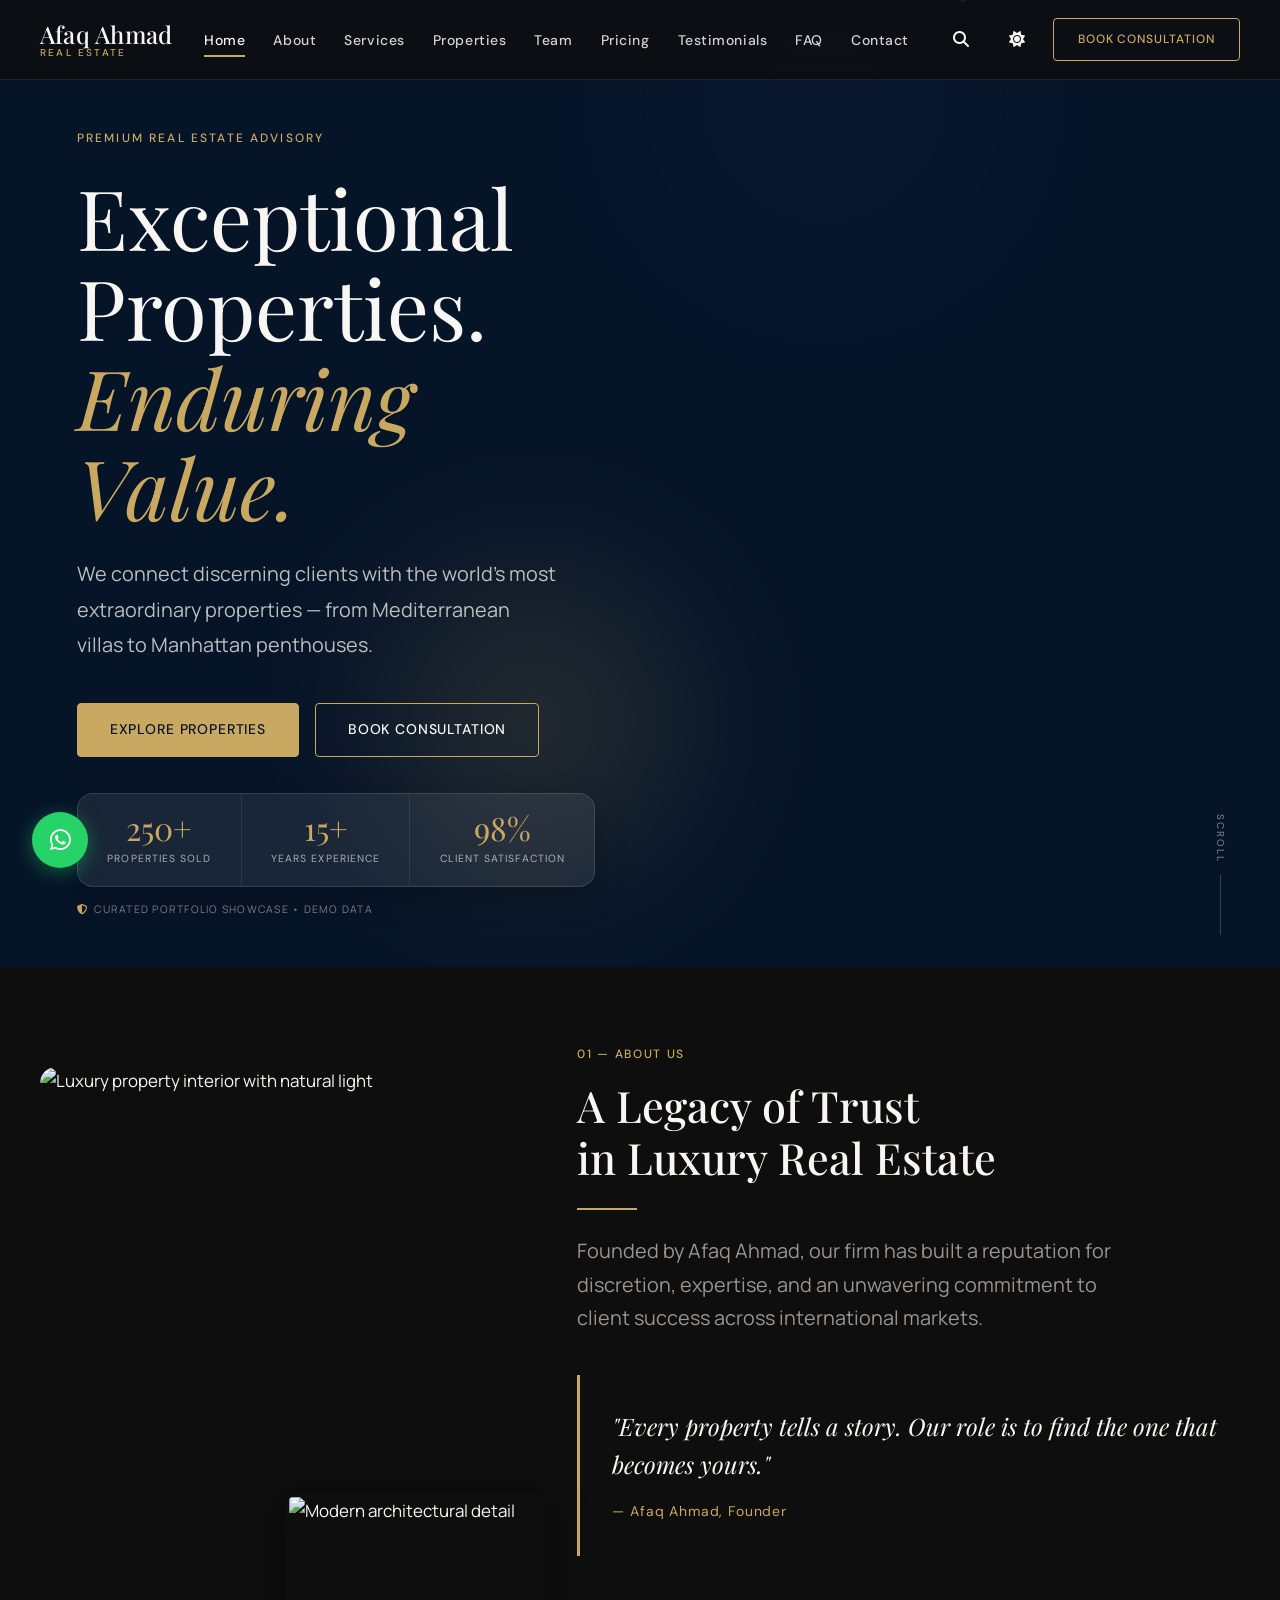
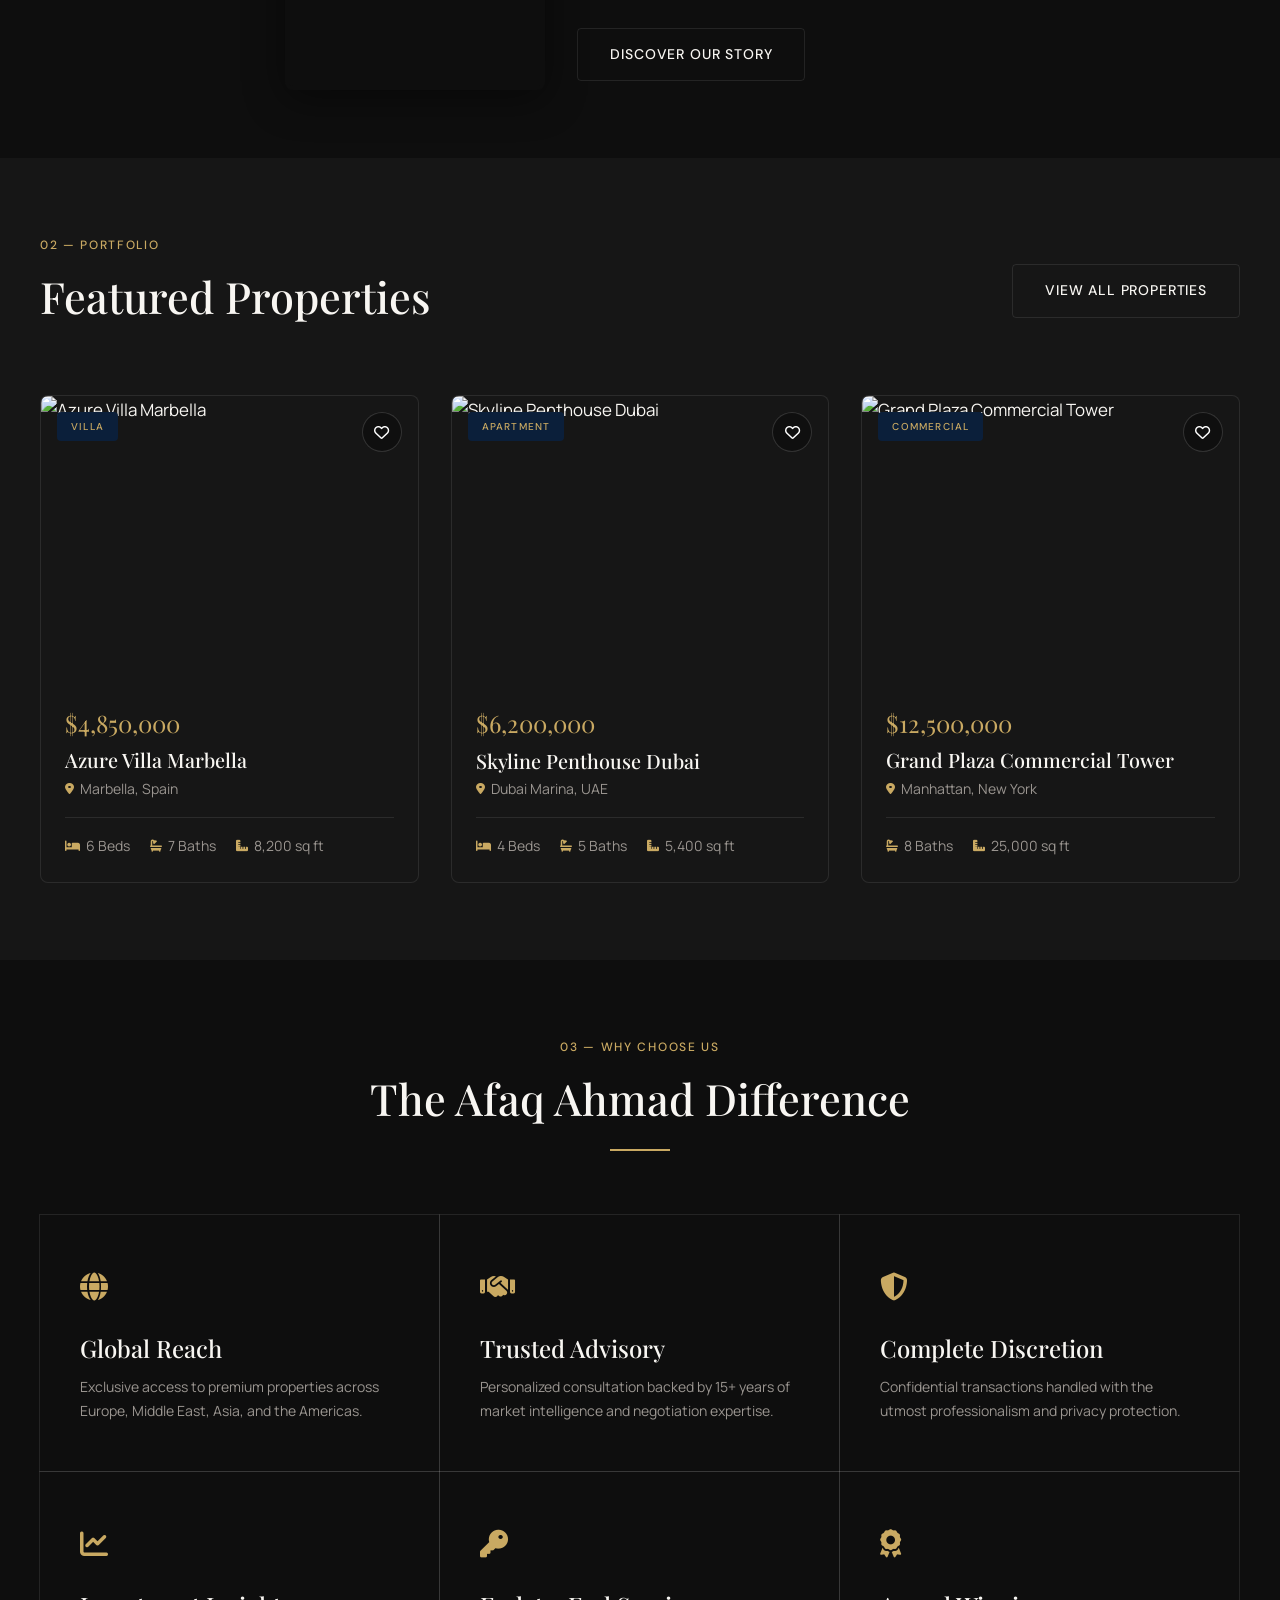
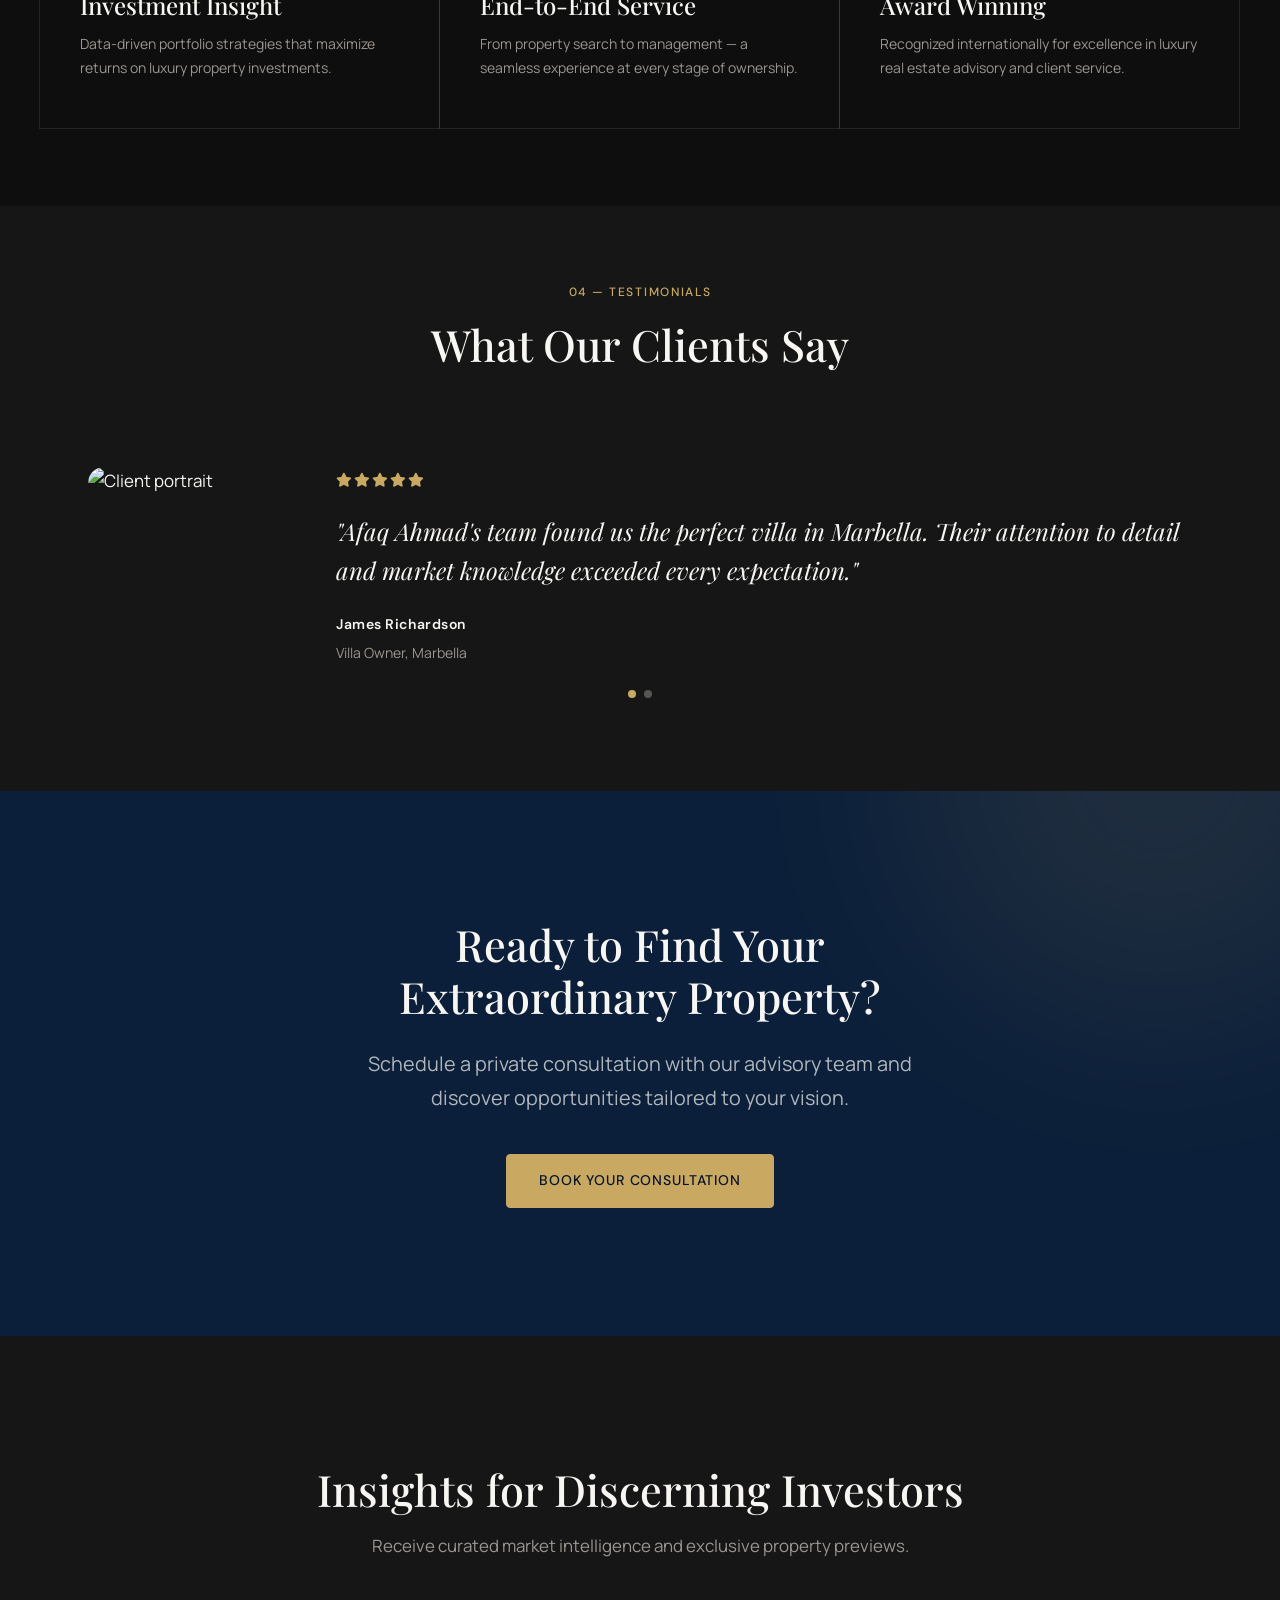
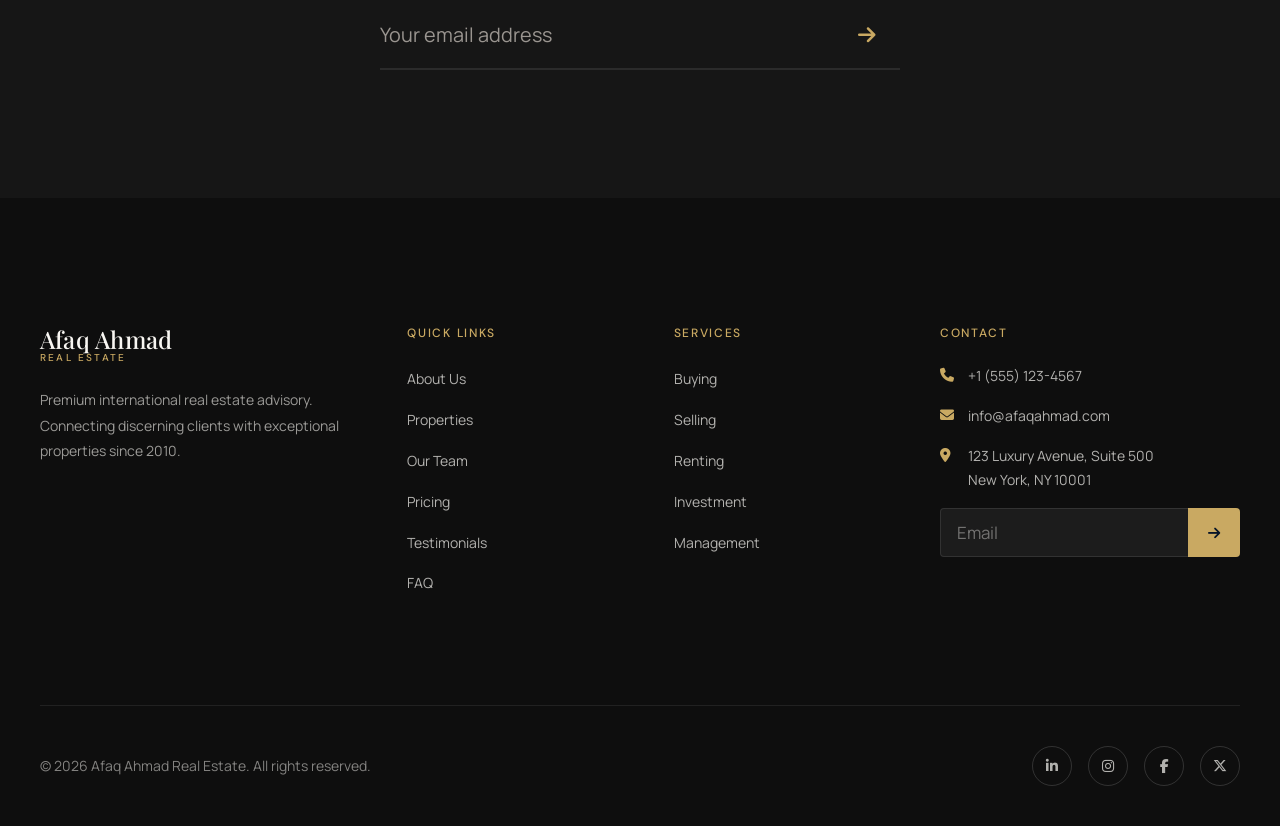
==== commit 70d06eaa: "feat: complete mobile responsiveness, zero-overflow layout, and comprehensive professional documenta" ====
--- a/index.html
+++ b/index.html
@@ -2,6 +2,7 @@
 <html lang="en">
 <head>
   <meta charset="UTF-8">
+  <script>(function(){const t=localStorage.getItem('aa_theme')||'dark';if(t==='light')document.documentElement.setAttribute('data-theme','light');})();</script>
   <meta name="viewport" content="width=device-width, initial-scale=1.0">
   <title>Afaq Ahmad Real Estate | Luxury Properties & Investment Advisory</title>
   <meta name="description" content="Afaq Ahmad Real Estate — Premium luxury property advisory. Residential, commercial, villas, apartments, and investment opportunities worldwide.">
@@ -58,12 +59,15 @@
           <li><a href="services.html" class="site-nav__link">Services</a></li>
           <li><a href="properties.html" class="site-nav__link">Properties</a></li>
           <li><a href="team.html" class="site-nav__link">Team</a></li>
+          <li><a href="pricing.html" class="site-nav__link">Pricing</a></li>
+          <li><a href="testimonials.html" class="site-nav__link">Testimonials</a></li>
+          <li><a href="faq.html" class="site-nav__link">FAQ</a></li>
           <li><a href="contact.html" class="site-nav__link">Contact</a></li>
         </ul>
       </nav>
       <div class="header-actions">
         <button class="header-actions__btn search-toggle" aria-label="Search properties"><i class="fas fa-search"></i></button>
-        <button class="header-actions__btn theme-toggle" aria-label="Toggle dark mode"><i class="fas fa-moon"></i></button>
+        <button class="header-actions__btn theme-toggle" aria-label="Toggle dark mode"><i class="fas fa-sun"></i></button>
         <a href="contact.html" class="header-actions__cta">Book Consultation</a>
         <button class="hamburger" aria-label="Open menu" aria-expanded="false">
           <span class="hamburger__line"></span>
@@ -76,20 +80,24 @@
 
   <!-- Mobile Nav -->
   <nav class="mobile-nav" role="navigation" aria-label="Mobile navigation">
-    <a href="index.html" class="mobile-nav__link">Home</a>
+    <a href="index.html" class="mobile-nav__link active">Home</a>
     <a href="about.html" class="mobile-nav__link">About</a>
     <a href="services.html" class="mobile-nav__link">Services</a>
     <a href="properties.html" class="mobile-nav__link">Properties</a>
     <a href="team.html" class="mobile-nav__link">Team</a>
     <a href="pricing.html" class="mobile-nav__link">Pricing</a>
+    <a href="testimonials.html" class="mobile-nav__link">Testimonials</a>
+    <a href="faq.html" class="mobile-nav__link">FAQ</a>
     <a href="contact.html" class="mobile-nav__link">Contact</a>
+    <a href="contact.html" class="mobile-nav__cta">Book Consultation</a>
   </nav>
 
   <!-- Search Overlay -->
-  <div class="search-overlay" role="dialog" aria-label="Search">
+  <div class="search-overlay" role="dialog" aria-label="Search properties">
     <button class="search-overlay__close" aria-label="Close search"><i class="fas fa-times"></i></button>
     <div class="search-overlay__inner">
-      <input type="search" class="search-overlay__input" placeholder="Search properties, locations..." aria-label="Search">
+      <input type="search" class="search-overlay__input" placeholder="Search properties, locations, types..." aria-label="Search">
+      <div class="search-results" aria-live="polite"></div>
     </div>
   </div>
 
@@ -105,27 +113,30 @@
         <h1 class="hero__title" data-aos="fade-up" data-aos-delay="100">Exceptional Properties.<br><em>Enduring Value.</em></h1>
         <p class="hero__desc" data-aos="fade-up" data-aos-delay="200">We connect discerning clients with the world's most extraordinary properties — from Mediterranean villas to Manhattan penthouses.</p>
         <div class="hero__actions" data-aos="fade-up" data-aos-delay="300">
-          <a href="properties.html" class="btn btn--primary">Explore Properties</a>
+          <a href="properties.html" class="btn btn--gold">Explore Properties</a>
           <a href="contact.html" class="btn btn--outline">Book Consultation</a>
+        </div>
+        <div class="hero__stats" data-aos="fade-up" data-aos-delay="400">
+          <div class="hero__stat">
+            <div class="hero__stat-number" data-count="250" data-suffix="+">0</div>
+            <div class="hero__stat-label">Properties Sold</div>
+          </div>
+          <div class="hero__stat">
+            <div class="hero__stat-number" data-count="15" data-suffix="+">0</div>
+            <div class="hero__stat-label">Years Experience</div>
+          </div>
+          <div class="hero__stat">
+            <div class="hero__stat-number" data-count="98" data-suffix="%">0</div>
+            <div class="hero__stat-label">Client Satisfaction</div>
+          </div>
+        </div>
+        <div class="hero__showcase-badge" data-aos="fade-up" data-aos-delay="500">
+          <i class="fas fa-shield-alt" style="color:var(--accent);"></i> Curated Portfolio Showcase • Demo Data
         </div>
       </div>
       <div class="hero__visual">
         <img class="hero__image" src="https://images.unsplash.com/photo-1613490493576-7fde63acd811?w=1400&q=80" alt="Luxury modern villa with infinity pool at golden hour">
         <div class="hero__image-overlay"></div>
-      </div>
-      <div class="hero__stats" data-aos="fade-up" data-aos-delay="500">
-        <div class="hero__stat">
-          <div class="hero__stat-number" data-count="250" data-suffix="+">0</div>
-          <div class="hero__stat-label">Properties Sold</div>
-        </div>
-        <div class="hero__stat">
-          <div class="hero__stat-number" data-count="15" data-suffix="+">0</div>
-          <div class="hero__stat-label">Years Experience</div>
-        </div>
-        <div class="hero__stat">
-          <div class="hero__stat-number" data-count="98" data-suffix="%">0</div>
-          <div class="hero__stat-label">Client Satisfaction</div>
-        </div>
       </div>
       <div class="hero__scroll" aria-hidden="true">
         <span class="hero__scroll-text">Scroll</span>
@@ -297,6 +308,7 @@
             <li><a href="properties.html">Properties</a></li>
             <li><a href="team.html">Our Team</a></li>
             <li><a href="pricing.html">Pricing</a></li>
+            <li><a href="testimonials.html">Testimonials</a></li>
             <li><a href="faq.html">FAQ</a></li>
           </ul>
         </div>
--- a/assets/css/variables.css
+++ b/assets/css/variables.css
@@ -1,5 +1,7 @@
 /* =============================================
    Afaq Ahmad Real Estate — Design Tokens
+   Primary Identity: Luxury Dark Aesthetic (Default)
+   Secondary Identity: Curated Editorial Light Mode
    ============================================= */
 
 :root {
@@ -12,6 +14,7 @@
   --color-gold: #C9A962;
   --color-gold-muted: #B8954F;
   --color-gold-light: rgba(201, 169, 98, 0.15);
+  --color-gold-glow: rgba(201, 169, 98, 0.25);
   --color-gray-soft: #E8E6E2;
   --color-gray-mid: #9A9590;
   --color-charcoal: #2A2A2A;
@@ -19,20 +22,32 @@
   --color-surface-dark: #161616;
   --color-surface-dark-2: #1E1E1E;
 
-  /* Semantic */
-  --bg-primary: var(--color-white-pure);
-  --bg-secondary: var(--color-white-warm);
-  --bg-dark: var(--color-matte-black);
-  --text-primary: var(--color-charcoal);
-  --text-muted: var(--color-gray-mid);
-  --text-inverse: var(--color-white-warm);
-  --accent: var(--color-gold);
-  --border-color: var(--color-gray-soft);
+  /* Semantic Variables — Default: Dark Luxury */
+  --bg-primary: #0E0E0E;
+  --bg-secondary: #161616;
+  --bg-tertiary: #1E1E1E;
+  --bg-card: #161616;
+  --bg-card-hover: #1F1F1F;
+  --bg-warm: #141414;
+  --bg-dark: #061428;
+  --bg-overlay: rgba(6, 20, 40, 0.95);
 
-  /* Header */
+  --text-primary: #F8F6F2;
+  --text-muted: #9A9590;
+  --text-dim: #6E6963;
+  --text-inverse: #0B1F3A;
+  --accent: #C9A962;
+  --accent-hover: #DFC27E;
+
+  --border-color: rgba(255, 255, 255, 0.09);
+  --border-hover: rgba(201, 169, 98, 0.4);
+
+  /* Header Semantic */
   --header-height: 80px;
-  --header-bg: rgba(11, 31, 58, 0.65);
-  --header-bg-scrolled: rgba(11, 31, 58, 0.92);
+  --header-bg: rgba(14, 14, 14, 0.75);
+  --header-bg-scrolled: rgba(14, 14, 14, 0.95);
+  --header-text: #F8F6F2;
+  --header-border: rgba(255, 255, 255, 0.08);
 
   /* Typography */
   --font-display: 'Playfair Display', Georgia, serif;
@@ -66,24 +81,42 @@
   --radius-md: 8px;
   --radius-lg: 16px;
   --radius-xl: 24px;
-  --shadow-soft: 0 4px 24px rgba(11, 31, 58, 0.08);
-  --shadow-medium: 0 8px 40px rgba(11, 31, 58, 0.12);
-  --shadow-glass: 0 8px 32px rgba(0, 0, 0, 0.15);
+  --shadow-soft: 0 4px 24px rgba(0, 0, 0, 0.35);
+  --shadow-medium: 0 8px 40px rgba(0, 0, 0, 0.45);
+  --shadow-glass: 0 8px 32px rgba(0, 0, 0, 0.4);
   --blur-glass: blur(16px);
   --transition-fast: 0.2s cubic-bezier(0.22, 1, 0.36, 1);
   --transition-base: 0.4s cubic-bezier(0.22, 1, 0.36, 1);
   --transition-slow: 0.7s cubic-bezier(0.22, 1, 0.36, 1);
 }
 
-/* Dark Mode */
-[data-theme="dark"] {
-  --bg-primary: var(--color-matte-black);
-  --bg-secondary: var(--color-surface-dark);
-  --text-primary: var(--color-white-warm);
-  --text-muted: #8A8580;
-  --border-color: rgba(255, 255, 255, 0.08);
-  --header-bg: rgba(14, 14, 14, 0.75);
-  --header-bg-scrolled: rgba(14, 14, 14, 0.95);
-  --shadow-soft: 0 4px 24px rgba(0, 0, 0, 0.3);
-  --shadow-medium: 0 8px 40px rgba(0, 0, 0, 0.4);
+/* Light Mode — Curated Luxury Editorial */
+[data-theme="light"] {
+  --bg-primary: #FAF8F5;
+  --bg-secondary: #F2EFE9;
+  --bg-tertiary: #E8E4DC;
+  --bg-card: #FFFFFF;
+  --bg-card-hover: #FBF9F6;
+  --bg-warm: #F4F1EA;
+  --bg-dark: #0B1F3A;
+  --bg-overlay: rgba(250, 248, 245, 0.98);
+
+  --text-primary: #111A29;
+  --text-muted: #5B6577;
+  --text-dim: #8E98A8;
+  --text-inverse: #F8F6F2;
+  --accent: #B8954F;
+  --accent-hover: #9E7B35;
+
+  --border-color: rgba(17, 26, 41, 0.1);
+  --border-hover: rgba(184, 149, 79, 0.5);
+
+  --header-bg: rgba(250, 248, 245, 0.88);
+  --header-bg-scrolled: rgba(250, 248, 245, 0.98);
+  --header-text: #111A29;
+  --header-border: rgba(17, 26, 41, 0.08);
+
+  --shadow-soft: 0 4px 24px rgba(11, 31, 58, 0.06);
+  --shadow-medium: 0 8px 40px rgba(11, 31, 58, 0.1);
+  --shadow-glass: 0 8px 32px rgba(11, 31, 58, 0.08);
 }
--- a/assets/css/base.css
+++ b/assets/css/base.css
@@ -14,6 +14,8 @@
   scroll-behavior: smooth;
   -webkit-font-smoothing: antialiased;
   -moz-osx-font-smoothing: grayscale;
+  overflow-x: hidden;
+  width: 100%;
 }
 
 body {
@@ -23,6 +25,8 @@
   color: var(--text-primary);
   background-color: var(--bg-primary);
   overflow-x: hidden;
+  width: 100%;
+  position: relative;
   transition: background-color var(--transition-base), color var(--transition-base);
 }
 
@@ -84,7 +88,7 @@
   width: 100%;
   max-width: var(--container-max);
   margin-inline: auto;
-  padding-inline: clamp(1.25rem, 4vw, 2.5rem);
+  padding-inline: clamp(1rem, 3.5vw, 2.5rem);
 }
 
 .container--narrow {
@@ -108,6 +112,7 @@
 
 .section-title {
   margin-bottom: var(--space-md);
+  word-wrap: break-word;
 }
 
 .section-desc {
@@ -130,6 +135,16 @@
   border-radius: var(--radius-sm);
   transition: all var(--transition-base);
   white-space: nowrap;
+  max-width: 100%;
+}
+
+@media (max-width: 480px) {
+  .btn {
+    padding: 0.75rem 1.25rem;
+    font-size: var(--text-xs);
+    white-space: normal;
+    text-align: center;
+  }
 }
 
 .btn--primary {
--- a/assets/css/layout.css
+++ b/assets/css/layout.css
@@ -56,3 +56,370 @@
     grid-template-columns: 1fr;
   }
 }
+
+/* =============================================
+   Luxury Toast Notifications
+   ============================================= */
+.aa-toast {
+  position: fixed;
+  bottom: 2rem;
+  left: 50%;
+  transform: translate(-50%, 40px);
+  background: rgba(14, 14, 14, 0.92);
+  border: 1px solid var(--accent);
+  color: var(--color-white-warm);
+  padding: 0.75rem 1.75rem;
+  border-radius: 100px;
+  font-family: var(--font-label);
+  font-size: var(--text-xs);
+  letter-spacing: 0.06em;
+  text-transform: uppercase;
+  backdrop-filter: blur(12px);
+  -webkit-backdrop-filter: blur(12px);
+  box-shadow: var(--shadow-medium);
+  z-index: 11000;
+  opacity: 0;
+  visibility: hidden;
+  transition: all var(--transition-base);
+  pointer-events: none;
+}
+
+[data-theme="light"] .aa-toast {
+  background: rgba(250, 248, 245, 0.95);
+  border-color: var(--accent);
+  color: #111A29;
+}
+
+.aa-toast.show {
+  transform: translate(-50%, 0);
+  opacity: 1;
+  visibility: visible;
+}
+
+/* =============================================
+   Fullscreen Image Lightbox
+   ============================================= */
+.aa-lightbox {
+  position: fixed;
+  inset: 0;
+  z-index: 10000;
+  display: flex;
+  align-items: center;
+  justify-content: center;
+  opacity: 0;
+  visibility: hidden;
+  transition: all var(--transition-base);
+}
+
+.aa-lightbox.active {
+  opacity: 1;
+  visibility: visible;
+}
+
+.aa-lightbox__backdrop {
+  position: absolute;
+  inset: 0;
+  background: rgba(6, 14, 26, 0.96);
+  backdrop-filter: blur(20px);
+  -webkit-backdrop-filter: blur(20px);
+}
+
+.aa-lightbox__close,
+.aa-lightbox__prev,
+.aa-lightbox__next {
+  position: absolute;
+  z-index: 10002;
+  color: #FFFFFF;
+  background: rgba(255, 255, 255, 0.08);
+  border: 1px solid rgba(255, 255, 255, 0.15);
+  border-radius: 50%;
+  display: flex;
+  align-items: center;
+  justify-content: center;
+  cursor: pointer;
+  transition: all var(--transition-fast);
+}
+
+.aa-lightbox__close:hover,
+.aa-lightbox__prev:hover,
+.aa-lightbox__next:hover {
+  background: var(--accent);
+  color: var(--bg-dark);
+  border-color: var(--accent);
+}
+
+.aa-lightbox__close {
+  top: 2rem;
+  right: 2rem;
+  width: 48px;
+  height: 48px;
+  font-size: 1.25rem;
+}
+
+.aa-lightbox__prev {
+  left: 2rem;
+  top: 50%;
+  transform: translateY(-50%);
+  width: 52px;
+  height: 52px;
+  font-size: 1.25rem;
+}
+
+.aa-lightbox__next {
+  right: 2rem;
+  top: 50%;
+  transform: translateY(-50%);
+  width: 52px;
+  height: 52px;
+  font-size: 1.25rem;
+}
+
+.aa-lightbox__content {
+  position: relative;
+  z-index: 10001;
+  max-width: 90vw;
+  max-height: 85vh;
+  display: flex;
+  flex-direction: column;
+  align-items: center;
+}
+
+.aa-lightbox__img {
+  max-width: 88vw;
+  max-height: 78vh;
+  object-fit: contain;
+  border-radius: var(--radius-md);
+  border: 1px solid rgba(255, 255, 255, 0.1);
+  box-shadow: 0 16px 48px rgba(0, 0, 0, 0.6);
+  animation: zoomFade 0.3s cubic-bezier(0.22, 1, 0.36, 1);
+}
+
+@keyframes zoomFade {
+  from { opacity: 0; transform: scale(0.96); }
+  to { opacity: 1; transform: scale(1); }
+}
+
+.aa-lightbox__caption {
+  display: flex;
+  justify-content: space-between;
+  width: 100%;
+  margin-top: 1rem;
+  color: rgba(255, 255, 255, 0.8);
+  font-size: var(--text-sm);
+  font-family: var(--font-label);
+}
+
+.aa-lightbox__counter {
+  color: var(--accent);
+  font-weight: 600;
+}
+
+/* Gallery Expand Button */
+.gallery-expand-btn {
+  position: absolute;
+  bottom: 2rem;
+  right: 2rem;
+  z-index: 10;
+  background: rgba(14, 14, 14, 0.75);
+  backdrop-filter: blur(10px);
+  -webkit-backdrop-filter: blur(10px);
+  border: 1px solid rgba(255, 255, 255, 0.18);
+  color: var(--accent);
+  padding: 0.6rem 1.25rem;
+  border-radius: var(--radius-sm);
+  font-family: var(--font-label);
+  font-size: var(--text-xs);
+  letter-spacing: 0.08em;
+  text-transform: uppercase;
+  display: flex;
+  align-items: center;
+  gap: 0.5rem;
+  cursor: pointer;
+  transition: all var(--transition-fast);
+}
+
+.gallery-expand-btn:hover {
+  background: var(--accent);
+  color: var(--bg-dark);
+}
+
+/* =============================================
+   Luxury Consultation & Schedule Modals
+   ============================================= */
+.schedule-modal,
+.confirmation-modal {
+  position: fixed;
+  inset: 0;
+  z-index: 9999;
+  display: flex;
+  align-items: center;
+  justify-content: center;
+  padding: 1.5rem;
+  opacity: 0;
+  visibility: hidden;
+  transition: all var(--transition-base);
+}
+
+.schedule-modal.active,
+.confirmation-modal.active {
+  opacity: 1;
+  visibility: visible;
+}
+
+.schedule-modal__backdrop,
+.confirmation-modal__backdrop {
+  position: absolute;
+  inset: 0;
+  background: rgba(6, 14, 26, 0.85);
+  backdrop-filter: blur(16px);
+  -webkit-backdrop-filter: blur(16px);
+}
+
+.schedule-modal__box,
+.confirmation-modal__box {
+  position: relative;
+  z-index: 10000;
+  width: 100%;
+  max-width: 520px;
+  background: var(--bg-card);
+  border: 1px solid var(--border-color);
+  border-radius: var(--radius-lg);
+  padding: 2.5rem;
+  box-shadow: var(--shadow-medium);
+  transform: translateY(20px);
+  transition: transform var(--transition-base);
+}
+
+.schedule-modal.active .schedule-modal__box,
+.confirmation-modal.active .confirmation-modal__box {
+  transform: translateY(0);
+}
+
+.schedule-modal__close {
+  position: absolute;
+  top: 1.5rem;
+  right: 1.5rem;
+  width: 36px;
+  height: 36px;
+  display: flex;
+  align-items: center;
+  justify-content: center;
+  border-radius: 50%;
+  color: var(--text-muted);
+  font-size: 1.125rem;
+  cursor: pointer;
+  transition: color var(--transition-fast);
+}
+
+.schedule-modal__close:hover {
+  color: var(--accent);
+}
+
+.schedule-modal__title,
+.confirmation-modal__title {
+  font-family: var(--font-display);
+  font-size: var(--text-2xl);
+  margin-top: 0.25rem;
+  margin-bottom: 0.5rem;
+  color: var(--text-primary);
+}
+
+.schedule-modal__desc,
+.confirmation-modal__desc {
+  font-size: var(--text-sm);
+  color: var(--text-muted);
+  margin-bottom: 1.75rem;
+  line-height: 1.6;
+}
+
+.schedule-modal__form {
+  display: flex;
+  flex-direction: column;
+  gap: 1.25rem;
+}
+
+.confirmation-modal__box {
+  text-align: center;
+}
+
+.confirmation-modal__icon {
+  width: 64px;
+  height: 64px;
+  margin-inline: auto;
+  margin-bottom: 1.25rem;
+  border-radius: 50%;
+  background: rgba(201, 169, 98, 0.15);
+  border: 1px solid var(--accent);
+  color: var(--accent);
+  display: flex;
+  align-items: center;
+  justify-content: center;
+  font-size: 1.75rem;
+}
+
+@media (max-width: 640px) {
+  .aa-lightbox__close {
+    top: 1rem;
+    right: 1rem;
+    width: 40px;
+    height: 40px;
+    font-size: 1rem;
+  }
+
+  .aa-lightbox__prev {
+    left: 0.5rem;
+    width: 42px;
+    height: 42px;
+    font-size: 1rem;
+  }
+
+  .aa-lightbox__next {
+    right: 0.5rem;
+    width: 42px;
+    height: 42px;
+    font-size: 1rem;
+  }
+
+  .aa-lightbox__content {
+    max-width: 96vw;
+  }
+
+  .aa-lightbox__img {
+    max-width: 94vw;
+    max-height: 70vh;
+  }
+
+  .schedule-modal,
+  .confirmation-modal {
+    padding: 1rem;
+  }
+
+  .schedule-modal__box,
+  .confirmation-modal__box {
+    padding: 1.75rem 1.25rem;
+    max-height: 92vh;
+    overflow-y: auto;
+  }
+
+  .schedule-modal__close {
+    top: 1rem;
+    right: 1rem;
+    width: 32px;
+    height: 32px;
+  }
+
+  .schedule-modal__title,
+  .confirmation-modal__title {
+    font-size: 1.35rem;
+  }
+
+  .schedule-modal__desc,
+  .confirmation-modal__desc {
+    margin-bottom: 1.25rem;
+  }
+
+  .schedule-modal__form {
+    gap: 1rem;
+  }
+}
+
--- a/assets/css/components/header.css
+++ b/assets/css/components/header.css
@@ -1,3 +1,7 @@
+/* =============================================
+   Header — Glassmorphism Sticky Nav
+   ============================================= */
+
 /* =============================================
    Header — Glassmorphism Sticky Nav
    ============================================= */
@@ -12,8 +16,8 @@
   background: var(--header-bg);
   backdrop-filter: var(--blur-glass);
   -webkit-backdrop-filter: var(--blur-glass);
-  border-bottom: 1px solid rgba(255, 255, 255, 0.06);
-  transition: background var(--transition-base), box-shadow var(--transition-base);
+  border-bottom: 1px solid var(--header-border, rgba(255, 255, 255, 0.06));
+  transition: background var(--transition-base), box-shadow var(--transition-base), border-color var(--transition-base);
 }
 
 .site-header.scrolled {
@@ -43,8 +47,9 @@
   font-family: var(--font-display);
   font-size: var(--text-xl);
   font-weight: 500;
-  color: var(--color-white-warm);
+  color: var(--header-text);
   letter-spacing: 0.01em;
+  transition: color var(--transition-fast);
 }
 
 .site-logo__tagline {
@@ -53,7 +58,7 @@
   font-weight: 500;
   letter-spacing: 0.22em;
   text-transform: uppercase;
-  color: var(--color-gold);
+  color: var(--accent);
 }
 
 /* Navigation */
@@ -66,7 +71,7 @@
 .site-nav__list {
   display: flex;
   align-items: center;
-  gap: 2rem;
+  gap: 1.75rem;
 }
 
 .site-nav__link {
@@ -75,9 +80,10 @@
   font-size: var(--text-sm);
   font-weight: 500;
   letter-spacing: 0.04em;
-  color: rgba(248, 246, 242, 0.85);
+  color: var(--header-text);
+  opacity: 0.85;
   padding-block: 0.25rem;
-  transition: color var(--transition-fast);
+  transition: color var(--transition-fast), opacity var(--transition-fast);
 }
 
 .site-nav__link::after {
@@ -87,13 +93,14 @@
   left: 50%;
   width: 0;
   height: 2px;
-  background: var(--color-gold);
+  background: var(--accent);
   transition: width var(--transition-base), left var(--transition-base);
 }
 
 .site-nav__link:hover,
 .site-nav__link.active {
-  color: var(--color-white-warm);
+  color: var(--header-text);
+  opacity: 1;
 }
 
 .site-nav__link:hover::after,
@@ -115,15 +122,15 @@
   display: flex;
   align-items: center;
   justify-content: center;
-  color: var(--color-white-warm);
+  color: var(--header-text);
   font-size: 1rem;
   border-radius: 50%;
   transition: all var(--transition-fast);
 }
 
 .header-actions__btn:hover {
-  background: rgba(255, 255, 255, 0.1);
-  color: var(--color-gold);
+  background: rgba(201, 169, 98, 0.12);
+  color: var(--accent);
 }
 
 .header-actions__cta {
@@ -133,15 +140,16 @@
   font-weight: 500;
   letter-spacing: 0.08em;
   text-transform: uppercase;
-  color: var(--color-gold);
-  border: 1px solid var(--color-gold);
+  color: var(--accent);
+  border: 1px solid var(--accent);
   border-radius: var(--radius-sm);
   transition: all var(--transition-base);
+  white-space: nowrap;
 }
 
 .header-actions__cta:hover {
-  background: var(--color-gold);
-  color: var(--color-navy-deep);
+  background: var(--accent);
+  color: var(--bg-dark);
 }
 
 /* Search Overlay */
@@ -149,8 +157,9 @@
   position: fixed;
   inset: 0;
   z-index: 2000;
-  background: rgba(6, 20, 40, 0.95);
+  background: var(--bg-overlay, rgba(6, 20, 40, 0.95));
   backdrop-filter: blur(20px);
+  -webkit-backdrop-filter: blur(20px);
   display: flex;
   align-items: center;
   justify-content: center;
@@ -166,7 +175,7 @@
 
 .search-overlay__inner {
   width: 100%;
-  max-width: 600px;
+  max-width: 640px;
   padding: 2rem;
   transform: translateY(20px);
   transition: transform var(--transition-base);
@@ -181,15 +190,16 @@
   padding: 1rem 0;
   font-family: var(--font-display);
   font-size: var(--text-2xl);
-  color: var(--color-white-warm);
+  color: var(--text-primary);
   background: transparent;
   border: none;
-  border-bottom: 2px solid var(--color-gold);
+  border-bottom: 2px solid var(--accent);
   outline: none;
 }
 
 .search-overlay__input::placeholder {
-  color: rgba(248, 246, 242, 0.4);
+  color: var(--text-muted);
+  opacity: 0.6;
 }
 
 .search-overlay__close {
@@ -201,29 +211,104 @@
   display: flex;
   align-items: center;
   justify-content: center;
-  color: var(--color-white-warm);
+  color: var(--text-primary);
   font-size: 1.5rem;
   transition: color var(--transition-fast);
 }
 
 .search-overlay__close:hover {
-  color: var(--color-gold);
+  color: var(--accent);
+}
+
+/* Search Results in Overlay */
+.search-results {
+  margin-top: 1.5rem;
+  max-height: 52vh;
+  overflow-y: auto;
+  display: flex;
+  flex-direction: column;
+  gap: 0.75rem;
+  padding-right: 0.5rem;
+}
+
+.search-result-item {
+  display: flex;
+  align-items: center;
+  gap: 1.25rem;
+  padding: 0.875rem 1.25rem;
+  border-radius: var(--radius-md);
+  background: var(--bg-card);
+  border: 1px solid var(--border-color);
+  transition: all var(--transition-fast);
+  color: var(--text-primary);
+  text-decoration: none;
+}
+
+.search-result-item:hover {
+  border-color: var(--accent);
+  transform: translateX(4px);
+  background: var(--bg-card-hover);
+}
+
+.search-result-item__thumb {
+  width: 68px;
+  height: 52px;
+  border-radius: var(--radius-sm);
+  object-fit: cover;
+  flex-shrink: 0;
+}
+
+.search-result-item__info {
+  flex: 1;
+}
+
+.search-result-item__title {
+  font-family: var(--font-display);
+  font-size: var(--text-base);
+  margin-bottom: 0.25rem;
+  color: var(--text-primary);
+}
+
+.search-result-item__meta {
+  font-size: var(--text-xs);
+  color: var(--text-muted);
+  display: flex;
+  gap: 1rem;
+}
+
+.search-result-item__price {
+  color: var(--accent);
+  font-weight: 600;
+  font-size: var(--text-sm);
+}
+
+.search-no-results {
+  padding: 2rem;
+  text-align: center;
+  color: var(--text-muted);
+  font-size: var(--text-base);
 }
 
 /* Mobile Menu */
 .hamburger {
   display: none;
   flex-direction: column;
+  justify-content: center;
+  align-items: center;
   gap: 5px;
-  width: 28px;
-  padding: 4px 0;
+  width: 44px;
+  height: 44px;
+  padding: 0;
   z-index: 1001;
+  cursor: pointer;
+  background: transparent;
+  border: none;
 }
 
 .hamburger__line {
-  width: 100%;
+  width: 24px;
   height: 2px;
-  background: var(--color-white-warm);
+  background: var(--header-text);
   transition: all var(--transition-base);
   transform-origin: center;
 }
@@ -244,15 +329,18 @@
   position: fixed;
   inset: 0;
   z-index: 999;
-  background: var(--color-navy-deep);
+  background: var(--bg-primary);
   display: flex;
   flex-direction: column;
   align-items: center;
-  justify-content: center;
-  gap: 2rem;
+  justify-content: flex-start;
+  padding: calc(var(--header-height) + 1.5rem) 1.5rem 3rem;
+  gap: 1.15rem;
   opacity: 0;
   visibility: hidden;
-  transition: all var(--transition-base);
+  overflow-y: auto;
+  -webkit-overflow-scrolling: touch;
+  transition: opacity var(--transition-base), visibility var(--transition-base);
 }
 
 .mobile-nav.active {
@@ -262,21 +350,87 @@
 
 .mobile-nav__link {
   font-family: var(--font-display);
-  font-size: var(--text-2xl);
-  color: var(--color-white-warm);
-  transition: color var(--transition-fast);
-}
-
-.mobile-nav__link:hover {
-  color: var(--color-gold);
+  font-size: clamp(1.2rem, 3.5vw, 1.75rem);
+  color: var(--text-primary);
+  text-align: center;
+  padding: 0.25rem 0.5rem;
+  transition: color var(--transition-fast), transform var(--transition-fast);
+}
+
+.mobile-nav__link:hover,
+.mobile-nav__link.active {
+  color: var(--accent);
+  transform: translateX(4px);
+}
+
+.mobile-nav__cta {
+  margin-top: 0.75rem;
+  padding: 0.75rem 2rem;
+  font-family: var(--font-label);
+  font-size: var(--text-sm);
+  letter-spacing: 0.1em;
+  text-transform: uppercase;
+  color: #0E0E0E !important;
+  background: var(--accent);
+  border: 1px solid var(--accent);
+  border-radius: var(--radius-sm);
+  font-weight: 600;
+  text-align: center;
 }
 
 @media (max-width: 1024px) {
-  .site-nav__list { display: none; }
-  .header-actions__cta { display: none; }
+  .site-nav { display: none !important; }
+  .site-nav__list { display: none !important; }
+  .header-actions__cta { display: none !important; }
   .hamburger { display: flex; }
 }
 
 @media (max-width: 480px) {
-  .header-actions { gap: 0.5rem; }
-}
+  .site-header__inner {
+    padding-inline: 1rem;
+  }
+  .site-logo__name {
+    font-size: 1.2rem;
+  }
+  .site-logo__tagline {
+    font-size: 0.55rem;
+  }
+  .header-actions {
+    gap: 0.35rem;
+  }
+  .header-actions__btn {
+    width: 36px;
+    height: 36px;
+    font-size: 0.9rem;
+  }
+  .search-overlay__inner {
+    padding: 1.25rem;
+  }
+  .search-overlay__close {
+    top: 1.25rem;
+    right: 1.25rem;
+    width: 36px;
+    height: 36px;
+    font-size: 1.25rem;
+  }
+  .search-overlay__input {
+    font-size: 1.25rem;
+  }
+}
+
+@media (max-width: 360px) {
+  .site-header__inner {
+    padding-inline: 0.75rem;
+  }
+  .site-logo__name {
+    font-size: 1.05rem;
+  }
+  .header-actions {
+    gap: 0.2rem;
+  }
+  .header-actions__btn {
+    width: 32px;
+    height: 32px;
+    font-size: 0.85rem;
+  }
+}
--- a/assets/css/components/footer.css
+++ b/assets/css/components/footer.css
@@ -70,6 +70,7 @@
 
 .site-footer__newsletter input {
   flex: 1;
+  min-width: 0;
   padding: 0.75rem 1rem;
   background: rgba(255, 255, 255, 0.06);
   border: 1px solid rgba(255, 255, 255, 0.1);
--- a/assets/css/components/hero.css
+++ b/assets/css/components/hero.css
@@ -56,6 +56,9 @@
   display: flex;
   gap: 1rem;
   flex-wrap: wrap;
+  margin-bottom: 2.25rem;
+  position: relative;
+  z-index: 5;
 }
 
 .hero__visual {
@@ -89,13 +92,11 @@
   );
 }
 
-/* Floating Stats */
+/* Integrated Stats Strip (In normal flow, never overlaps buttons) */
 .hero__stats {
-  position: absolute;
-  bottom: 4rem;
-  left: clamp(2rem, 6vw, 6rem);
+  position: relative;
   z-index: 3;
-  display: flex;
+  display: inline-flex;
   gap: 0;
   background: rgba(255, 255, 255, 0.08);
   backdrop-filter: blur(20px);
@@ -103,10 +104,12 @@
   border: 1px solid rgba(255, 255, 255, 0.12);
   border-radius: var(--radius-lg);
   overflow: hidden;
+  max-width: fit-content;
+  box-shadow: 0 10px 30px rgba(0, 0, 0, 0.25);
 }
 
 .hero__stat {
-  padding: 1.75rem 2.5rem;
+  padding: 1.15rem 1.85rem;
   text-align: center;
   border-right: 1px solid rgba(255, 255, 255, 0.08);
 }
@@ -117,18 +120,29 @@
 
 .hero__stat-number {
   font-family: var(--font-display);
-  font-size: var(--text-3xl);
+  font-size: var(--text-2xl);
   color: var(--color-gold);
   line-height: 1;
-  margin-bottom: 0.375rem;
+  margin-bottom: 0.35rem;
 }
 
 .hero__stat-label {
   font-family: var(--font-label);
-  font-size: var(--text-xs);
+  font-size: 0.65rem;
   letter-spacing: 0.1em;
   text-transform: uppercase;
-  color: rgba(248, 246, 242, 0.6);
+  color: rgba(248, 246, 242, 0.65);
+}
+
+.hero__showcase-badge {
+  margin-top: 0.9rem;
+  font-size: 0.65rem;
+  letter-spacing: 0.12em;
+  text-transform: uppercase;
+  color: rgba(248, 246, 242, 0.5);
+  display: flex;
+  align-items: center;
+  gap: 0.4rem;
 }
 
 /* Scroll Indicator */
@@ -273,10 +287,9 @@
   }
 
   .hero__stats {
-    position: relative;
-    bottom: auto;
-    left: auto;
-    margin: 0 clamp(1.25rem, 4vw, 2.5rem) 2rem;
+    width: 100%;
+    max-width: 100%;
+    margin-top: 1.5rem;
     flex-wrap: wrap;
   }
 
--- a/assets/css/components/cards.css
+++ b/assets/css/components/cards.css
@@ -7,13 +7,15 @@
   position: relative;
   border-radius: var(--radius-md);
   overflow: hidden;
-  background: var(--bg-primary);
-  transition: transform var(--transition-base), box-shadow var(--transition-base);
+  background: var(--bg-card);
+  border: 1px solid var(--border-color);
+  transition: transform var(--transition-base), box-shadow var(--transition-base), border-color var(--transition-base);
 }
 
 .property-card:hover {
   transform: translateY(-6px);
   box-shadow: var(--shadow-medium);
+  border-color: var(--border-hover);
 }
 
 .property-card__image-wrap {
@@ -36,7 +38,7 @@
 .property-card__overlay {
   position: absolute;
   inset: 0;
-  background: linear-gradient(to top, rgba(6, 20, 40, 0.7) 0%, transparent 50%);
+  background: linear-gradient(to top, rgba(6, 20, 40, 0.85) 0%, transparent 50%);
   opacity: 0;
   transition: opacity var(--transition-base);
   display: flex;
@@ -63,19 +65,30 @@
   width: 40px;
   height: 40px;
   border-radius: 50%;
-  background: rgba(255, 255, 255, 0.9);
+  background: rgba(14, 14, 14, 0.7);
+  backdrop-filter: blur(8px);
+  -webkit-backdrop-filter: blur(8px);
+  border: 1px solid rgba(255, 255, 255, 0.15);
   display: flex;
   align-items: center;
   justify-content: center;
-  color: var(--color-gray-mid);
-  font-size: 0.875rem;
+  color: #FFFFFF;
+  font-size: 0.95rem;
   transition: all var(--transition-fast);
   z-index: 2;
+  cursor: pointer;
+}
+
+[data-theme="light"] .property-card__favorite {
+  background: rgba(255, 255, 255, 0.88);
+  border-color: rgba(17, 26, 41, 0.1);
+  color: #111A29;
 }
 
 .property-card__favorite:hover,
 .property-card__favorite.active {
-  color: #E74C3C;
+  color: #E74C3C !important;
+  border-color: #E74C3C !important;
   transform: scale(1.1);
 }
 
@@ -146,24 +159,31 @@
   font-size: 0.75rem;
 }
 
-/* Masonry Grid */
+/* Masonry & Portfolio Grid */
 .masonry-grid {
   display: grid;
+  grid-template-columns: repeat(auto-fill, minmax(min(100%, 340px), 1fr));
+  gap: 2rem;
+}
+
+.grid-3 {
+  display: grid;
   grid-template-columns: repeat(3, 1fr);
-  grid-auto-rows: 280px;
-  gap: 1.5rem;
-}
-
-.masonry-grid .property-card:nth-child(1) {
-  grid-row: span 2;
-}
-
-.masonry-grid .property-card:nth-child(4) {
-  grid-column: span 2;
-}
-
-.masonry-grid .property-card:nth-child(6) {
-  grid-row: span 2;
+  gap: 2rem;
+}
+
+@media (max-width: 1024px) {
+  .grid-3 {
+    grid-template-columns: repeat(2, 1fr);
+    gap: 1.5rem;
+  }
+}
+
+@media (max-width: 680px) {
+  .grid-3 {
+    grid-template-columns: 1fr;
+    gap: 1.5rem;
+  }
 }
 
 /* Service Cards — Bento Grid */
@@ -179,7 +199,10 @@
   border-radius: var(--radius-lg);
   overflow: hidden;
   cursor: pointer;
-  group: service;
+  min-height: 280px;
+  display: flex;
+  flex-direction: column;
+  justify-content: flex-end;
 }
 
 .service-card--large {
@@ -564,6 +587,7 @@
   text-transform: uppercase;
   border: 1px solid var(--border-color);
   border-radius: 100px;
+  background: var(--bg-card);
   color: var(--text-muted);
   transition: all var(--transition-base);
   cursor: pointer;
@@ -571,21 +595,21 @@
 
 .filter-pill:hover,
 .filter-pill.active {
-  background: var(--color-navy);
-  border-color: var(--color-navy);
-  color: var(--color-white-warm);
-}
-
-[data-theme="dark"] .filter-pill.active {
-  background: var(--color-gold);
-  border-color: var(--color-gold);
-  color: var(--color-navy-deep);
+  background: var(--accent);
+  border-color: var(--accent);
+  color: var(--bg-dark);
+}
+
+[data-theme="light"] .filter-pill.active {
+  background: var(--accent);
+  border-color: var(--accent);
+  color: #FFFFFF;
 }
 
 @media (max-width: 1024px) {
   .masonry-grid {
     grid-template-columns: repeat(2, 1fr);
-    grid-auto-rows: 260px;
+    grid-auto-rows: auto;
   }
 
   .masonry-grid .property-card:nth-child(1),
@@ -623,17 +647,67 @@
 }
 
 @media (max-width: 640px) {
-  .masonry-grid,
+  .masonry-grid {
+    grid-template-columns: 1fr;
+    gap: 1.5rem;
+  }
+
   .services-bento {
     grid-template-columns: 1fr;
-  }
-
+    gap: 1.25rem;
+  }
+
+  .service-card,
   .service-card--large,
   .service-card--wide {
     grid-column: span 1;
+    grid-row: span 1;
+    min-height: 260px;
+  }
+
+  .service-card__content {
+    padding: 1.5rem;
   }
 
   .pricing-card--featured {
     transform: none;
   }
-}
+
+  .property-card__meta {
+    gap: 0.75rem;
+    flex-wrap: wrap;
+  }
+
+  .portfolio-controls {
+    flex-direction: column;
+    align-items: stretch !important;
+    gap: 1rem !important;
+  }
+
+  .portfolio-controls > div {
+    width: 100% !important;
+    min-width: 100% !important;
+  }
+
+  .portfolio-controls select,
+  .portfolio-controls input {
+    width: 100% !important;
+  }
+
+  .filter-pills {
+    justify-content: flex-start;
+    overflow-x: auto;
+    flex-wrap: nowrap;
+    -webkit-overflow-scrolling: touch;
+    padding-bottom: 0.5rem;
+    scrollbar-width: none;
+  }
+  .filter-pills::-webkit-scrollbar {
+    display: none;
+  }
+
+  .filter-pill {
+    white-space: nowrap;
+    flex-shrink: 0;
+  }
+}
--- a/assets/css/components/forms.css
+++ b/assets/css/components/forms.css
@@ -93,9 +93,37 @@
   transform: translateX(4px);
 }
 
-/* FAQ Accordion */
+/* FAQ Accordion & Category Tabs */
+.faq-tabs {
+  display: flex;
+  flex-wrap: wrap;
+  gap: 0.75rem;
+  justify-content: center;
+  margin-bottom: 2.5rem;
+}
+
+.faq-tab {
+  padding: 0.6rem 1.25rem;
+  border-radius: 100px;
+  background: var(--bg-card);
+  border: 1px solid var(--border-color);
+  color: var(--text-secondary);
+  font-size: var(--text-sm);
+  font-weight: 500;
+  cursor: pointer;
+  transition: all var(--transition-normal);
+}
+
+.faq-tab:hover,
+.faq-tab.active {
+  background: var(--accent);
+  color: #0E0E0E;
+  border-color: var(--accent);
+  font-weight: 600;
+}
+
 .faq-list {
-  max-width: 760px;
+  max-width: 800px;
   margin-inline: auto;
 }
 
@@ -225,5 +253,33 @@
 @media (max-width: 640px) {
   .form-row {
     grid-template-columns: 1fr;
-  }
-}
+    gap: 1.25rem;
+  }
+
+  .contact-map {
+    height: 280px;
+  }
+
+  .faq-tabs {
+    gap: 0.5rem;
+    margin-bottom: 2rem;
+  }
+
+  .faq-tab {
+    padding: 0.5rem 1rem;
+    font-size: var(--text-xs);
+  }
+
+  .faq-item__question {
+    font-size: 1rem;
+    padding: 1.25rem 0;
+  }
+
+  .newsletter-inline {
+    width: 100%;
+  }
+
+  .newsletter-inline input {
+    font-size: var(--text-base);
+  }
+}
--- a/assets/css/animations.css
+++ b/assets/css/animations.css
@@ -203,6 +203,7 @@
 /* Comparison Table */
 .comparison-table {
   width: 100%;
+  min-width: 580px;
   border-collapse: collapse;
   margin-top: var(--space-xl);
 }
--- a/assets/css/components/sections.css
+++ b/assets/css/components/sections.css
@@ -180,4 +180,16 @@
   .team-card--featured {
     grid-column: span 1;
   }
+
+  .contact-form-wrap {
+    padding: 1.5rem 1.25rem;
+  }
+
+  .cta-banner {
+    padding: 3rem 1.25rem;
+  }
+
+  .business-hours {
+    padding: 1.25rem 1rem;
+  }
 }
--- a/assets/css/pages/home.css
+++ b/assets/css/pages/home.css
@@ -87,7 +87,7 @@
 
   .featured-strip__image-accent {
     bottom: -1rem;
-    right: 1rem;
+    right: 0;
     width: 45%;
   }
 
@@ -95,3 +95,16 @@
     grid-template-columns: 1fr;
   }
 }
+
+@media (max-width: 640px) {
+  .featured-strip__image-accent {
+    position: static;
+    width: 100%;
+    margin-top: 1rem;
+    border-width: 2px;
+  }
+
+  .why-item {
+    padding: 2rem 1.25rem;
+  }
+}
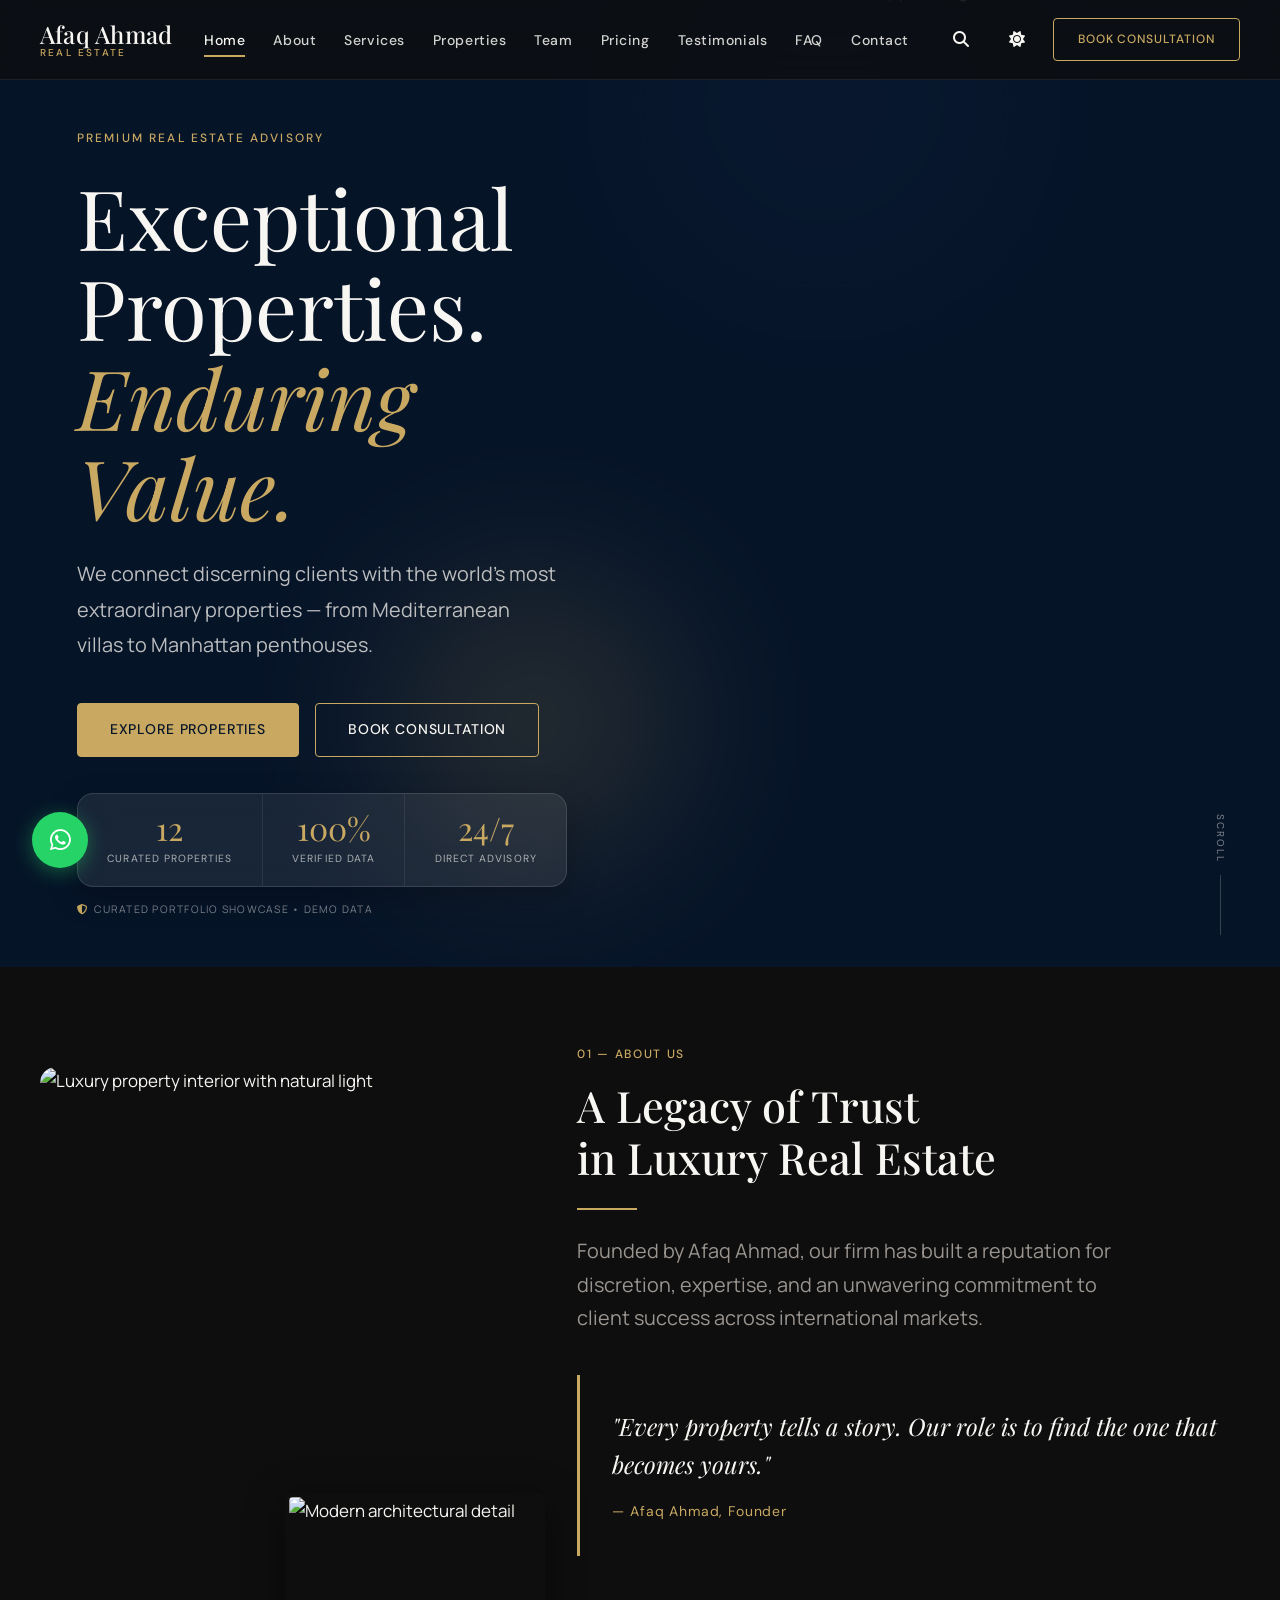
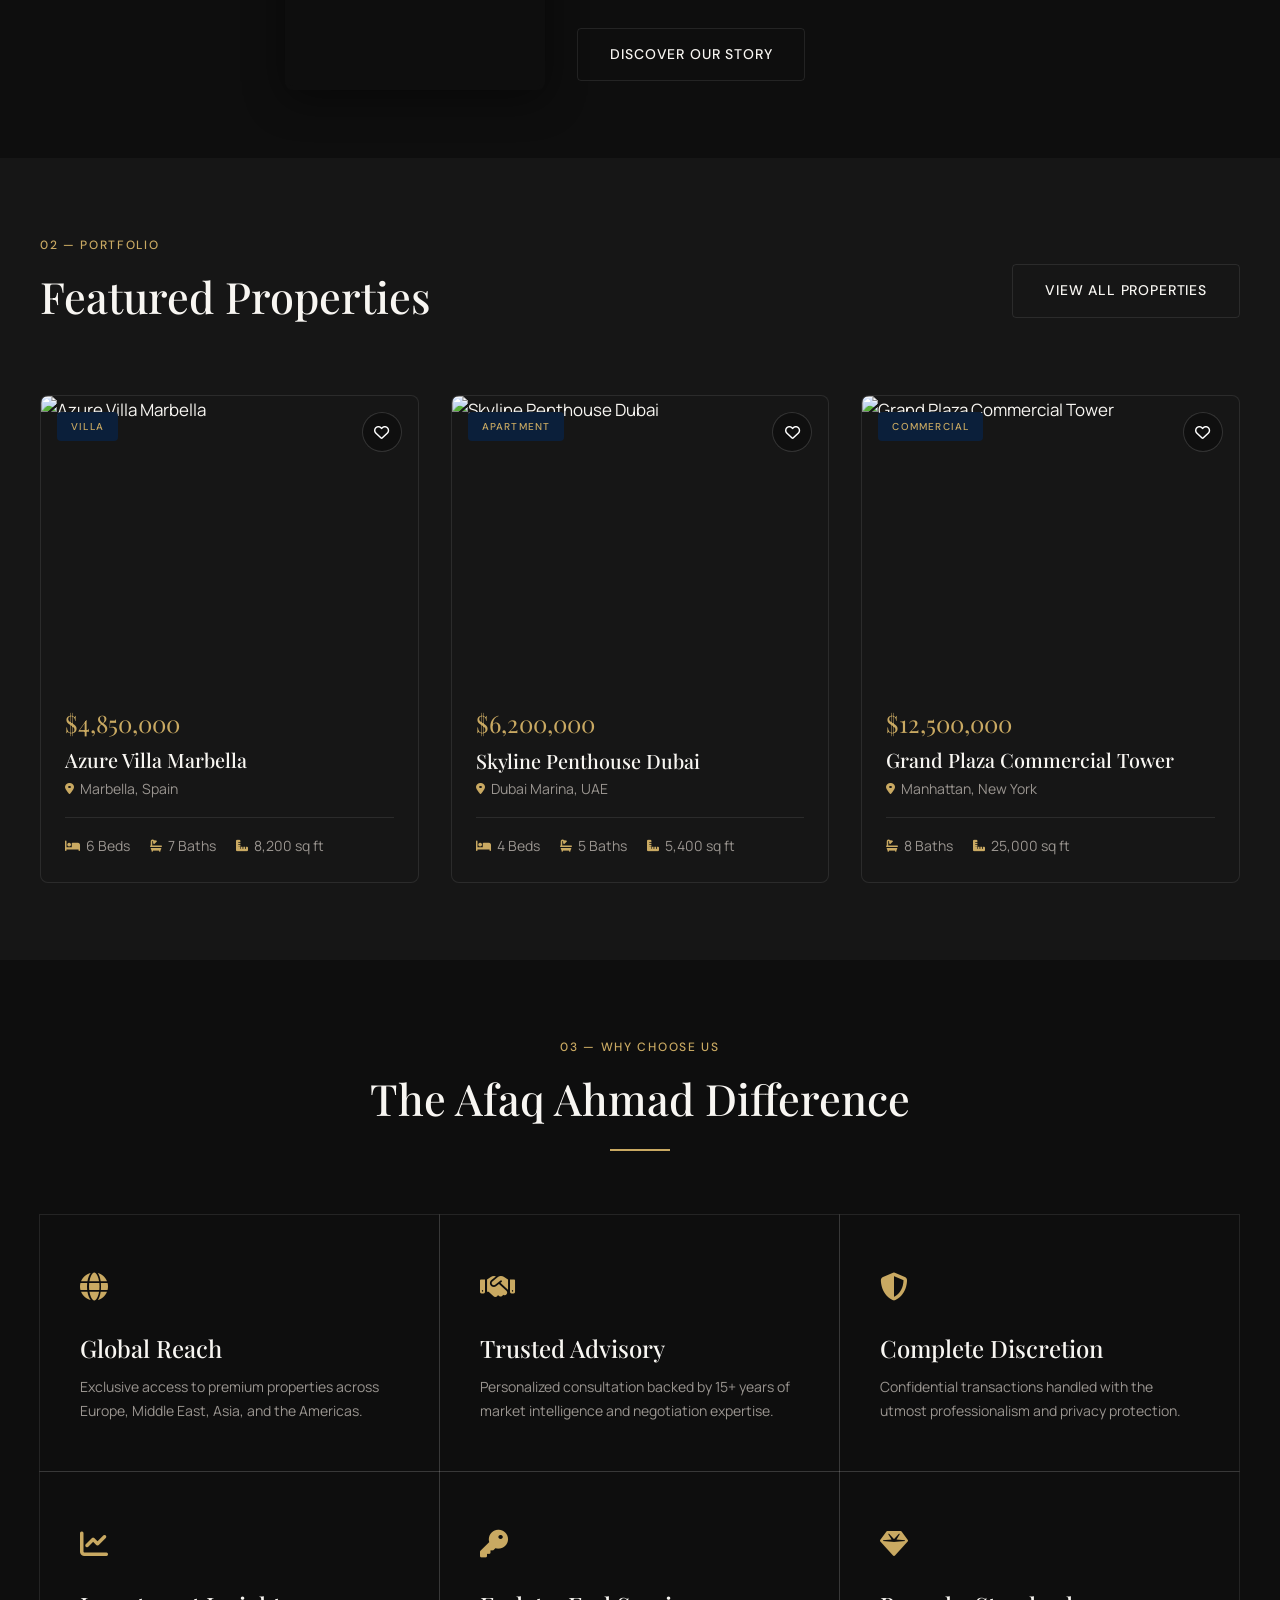
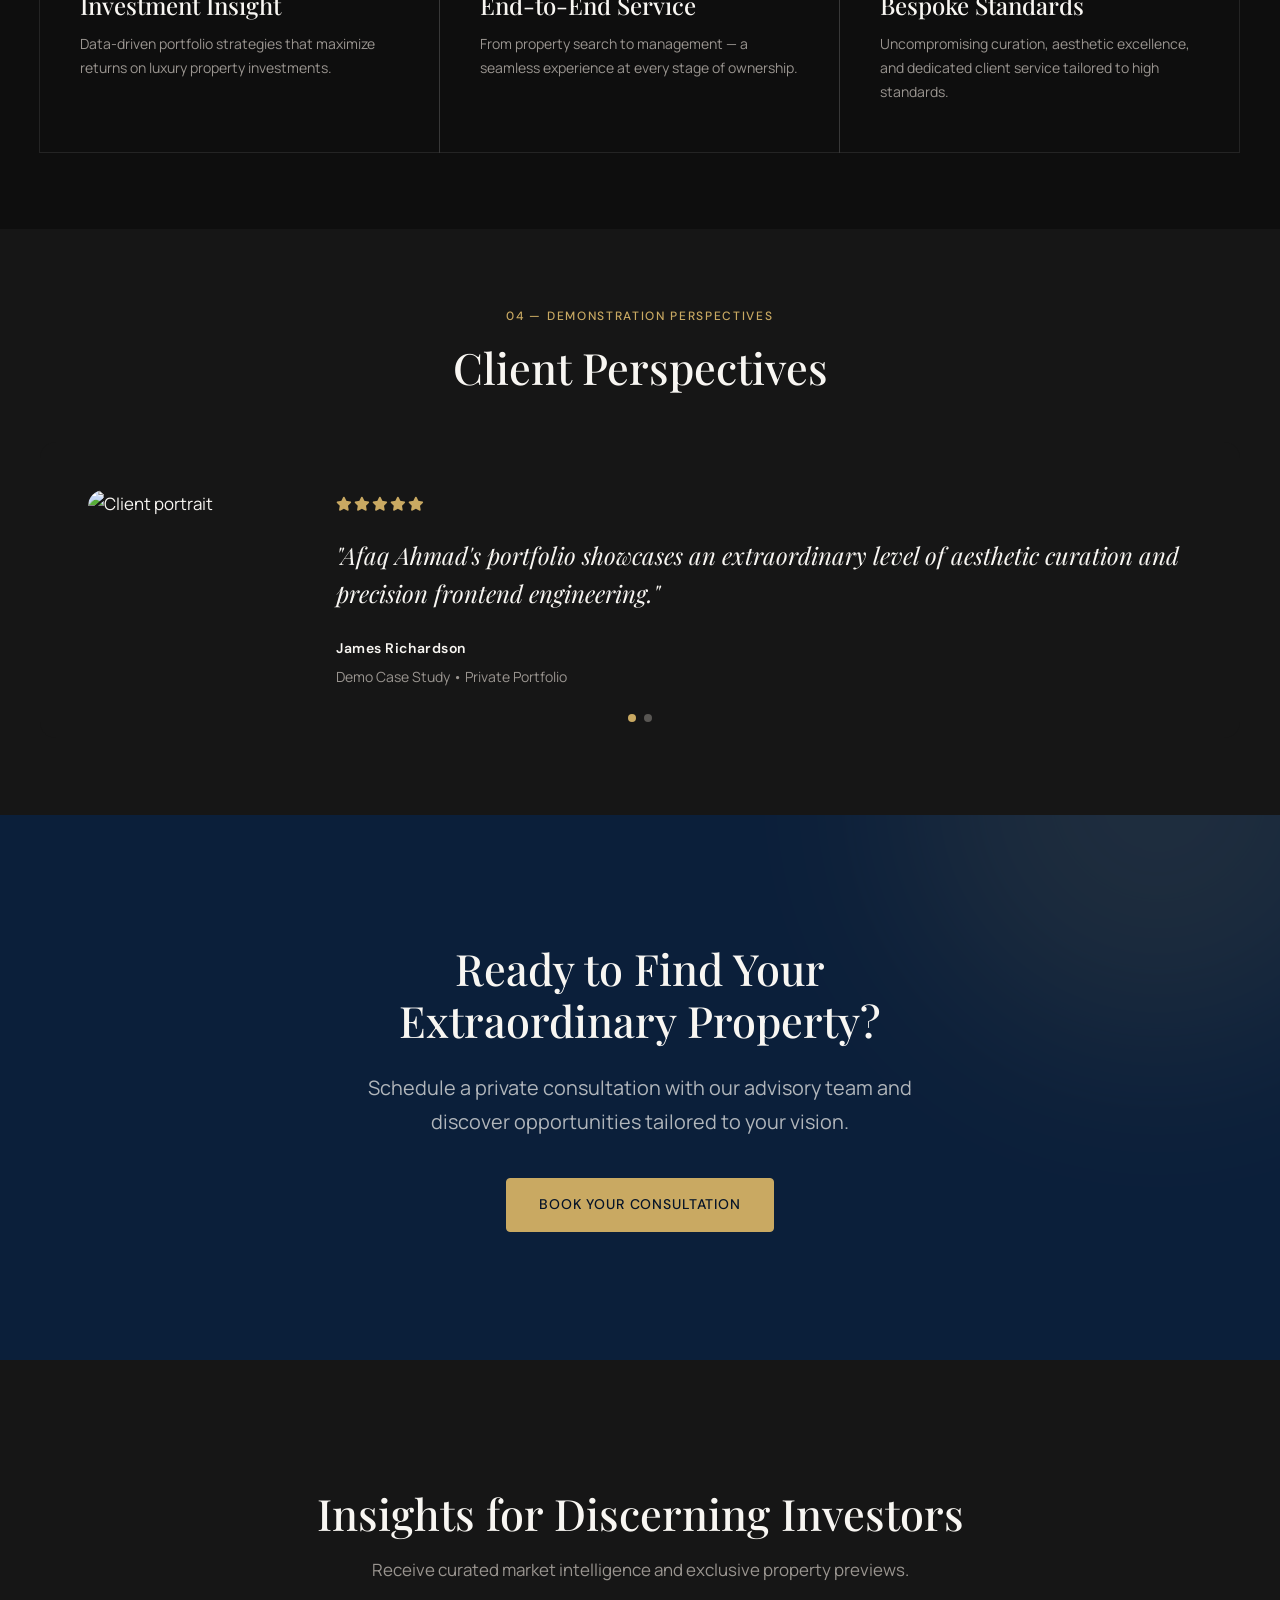
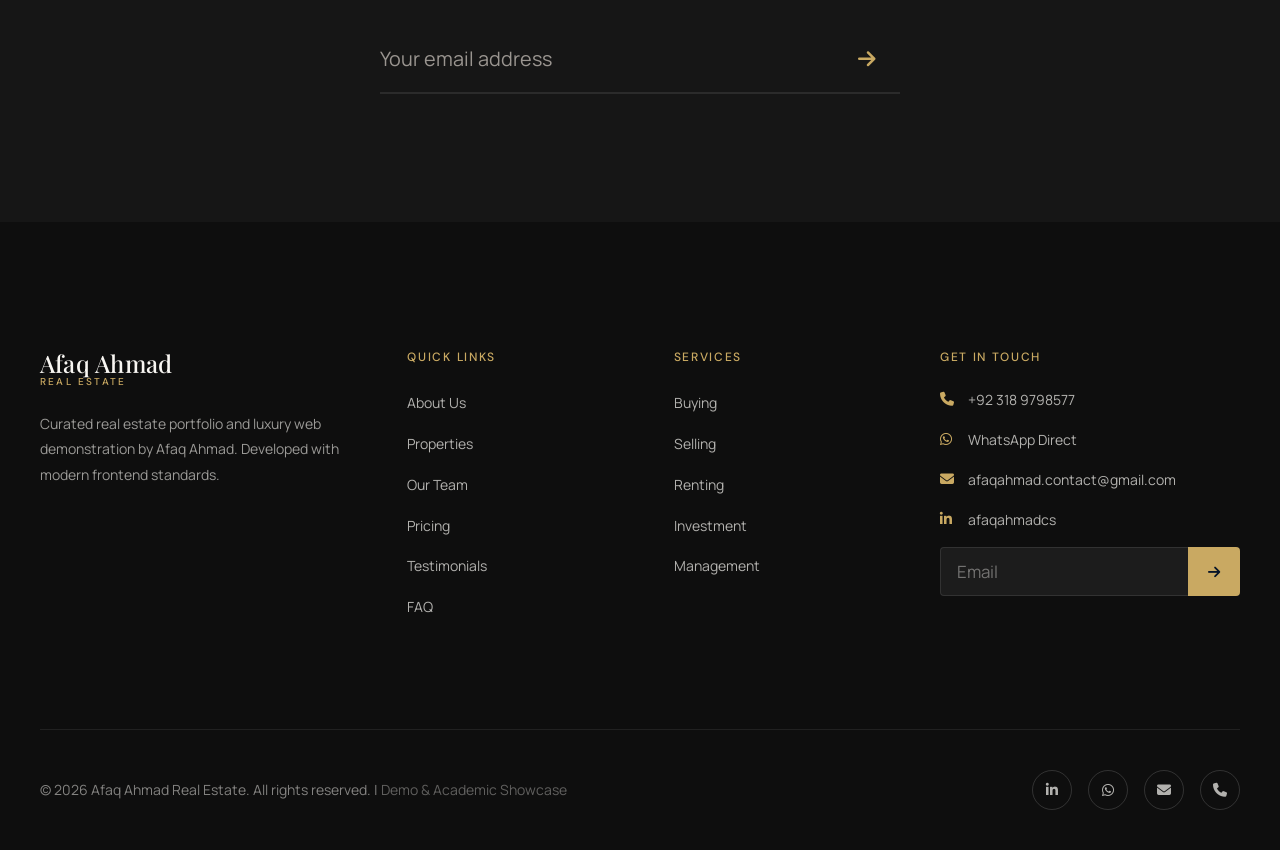
==== commit 830500d8: "feat: integrate verified contact information for Afaq Ahmad and align authenticity standards" ====
--- a/index.html
+++ b/index.html
@@ -118,16 +118,16 @@
         </div>
         <div class="hero__stats" data-aos="fade-up" data-aos-delay="400">
           <div class="hero__stat">
-            <div class="hero__stat-number" data-count="250" data-suffix="+">0</div>
-            <div class="hero__stat-label">Properties Sold</div>
+            <div class="hero__stat-number" data-count="12" data-suffix="">0</div>
+            <div class="hero__stat-label">Curated Properties</div>
           </div>
           <div class="hero__stat">
-            <div class="hero__stat-number" data-count="15" data-suffix="+">0</div>
-            <div class="hero__stat-label">Years Experience</div>
+            <div class="hero__stat-number" data-count="100" data-suffix="%">0</div>
+            <div class="hero__stat-label">Verified Data</div>
           </div>
           <div class="hero__stat">
-            <div class="hero__stat-number" data-count="98" data-suffix="%">0</div>
-            <div class="hero__stat-label">Client Satisfaction</div>
+            <div class="hero__stat-number" data-count="24" data-suffix="/7">0</div>
+            <div class="hero__stat-label">Direct Advisory</div>
           </div>
         </div>
         <div class="hero__showcase-badge" data-aos="fade-up" data-aos-delay="500">
@@ -220,9 +220,9 @@
             <p class="why-item__desc">From property search to management — a seamless experience at every stage of ownership.</p>
           </div>
           <div class="why-item" data-aos="fade-up" data-aos-delay="300">
-            <div class="why-item__icon"><i class="fas fa-award"></i></div>
-            <h3 class="why-item__title">Award Winning</h3>
-            <p class="why-item__desc">Recognized internationally for excellence in luxury real estate advisory and client service.</p>
+            <div class="why-item__icon"><i class="fas fa-gem"></i></div>
+            <h3 class="why-item__title">Bespoke Standards</h3>
+            <p class="why-item__desc">Uncompromising curation, aesthetic excellence, and dedicated client service tailored to high standards.</p>
           </div>
         </div>
       </div>
@@ -232,8 +232,8 @@
     <section class="section bg-warm" aria-labelledby="testimonials-title">
       <div class="container">
         <div class="text-center" style="margin-bottom: 3rem;" data-aos="fade-up">
-          <span class="section-label">04 — Testimonials</span>
-          <h2 id="testimonials-title" class="section-title">What Our Clients Say</h2>
+          <span class="section-label">04 — Demonstration Perspectives</span>
+          <h2 id="testimonials-title" class="section-title">Client Perspectives</h2>
         </div>
         <div class="swiper testimonials-swiper" data-aos="fade-up">
           <div class="swiper-wrapper">
@@ -242,9 +242,9 @@
                 <img class="testimonial-card__photo" src="https://images.unsplash.com/photo-1560250097-0b93528c311a?w=400&q=80" alt="Client portrait" loading="lazy">
                 <div>
                   <div class="testimonial-card__stars"><i class="fas fa-star"></i><i class="fas fa-star"></i><i class="fas fa-star"></i><i class="fas fa-star"></i><i class="fas fa-star"></i></div>
-                  <blockquote class="testimonial-card__quote">"Afaq Ahmad's team found us the perfect villa in Marbella. Their attention to detail and market knowledge exceeded every expectation."</blockquote>
+                  <blockquote class="testimonial-card__quote">"Afaq Ahmad's portfolio showcases an extraordinary level of aesthetic curation and precision frontend engineering."</blockquote>
                   <div class="testimonial-card__author">James Richardson</div>
-                  <div class="testimonial-card__role">Villa Owner, Marbella</div>
+                  <div class="testimonial-card__role">Demo Case Study &bull; Private Portfolio</div>
                 </div>
               </div>
             </div>
@@ -253,9 +253,9 @@
                 <img class="testimonial-card__photo" src="https://images.unsplash.com/photo-1573496359142-b8d87734a5a2?w=400&q=80" alt="Client portrait" loading="lazy">
                 <div>
                   <div class="testimonial-card__stars"><i class="fas fa-star"></i><i class="fas fa-star"></i><i class="fas fa-star"></i><i class="fas fa-star"></i><i class="fas fa-star"></i></div>
-                  <blockquote class="testimonial-card__quote">"The investment advisory service transformed our portfolio. Professional, transparent, and genuinely committed to our financial goals."</blockquote>
+                  <blockquote class="testimonial-card__quote">"The advisory model and digital architecture provide an intuitive, high-touch luxury real estate browsing experience."</blockquote>
                   <div class="testimonial-card__author">Sarah Al-Mansouri</div>
-                  <div class="testimonial-card__role">Property Investor, Dubai</div>
+                  <div class="testimonial-card__role">Demo Case Study &bull; Real Estate Investor</div>
                 </div>
               </div>
             </div>
@@ -299,7 +299,7 @@
             <span class="site-logo__name">Afaq Ahmad</span>
             <span class="site-logo__tagline">Real Estate</span>
           </a>
-          <p class="site-footer__brand-desc">Premium international real estate advisory. Connecting discerning clients with exceptional properties since 2010.</p>
+          <p class="site-footer__brand-desc">Curated real estate portfolio and luxury web demonstration by Afaq Ahmad. Developed with modern frontend standards.</p>
         </div>
         <div>
           <h4 class="site-footer__heading">Quick Links</h4>
@@ -323,10 +323,11 @@
           </ul>
         </div>
         <div>
-          <h4 class="site-footer__heading">Contact</h4>
-          <div class="site-footer__contact-item"><i class="fas fa-phone"></i><span>+1 (555) 123-4567</span></div>
-          <div class="site-footer__contact-item"><i class="fas fa-envelope"></i><span>info@afaqahmad.com</span></div>
-          <div class="site-footer__contact-item"><i class="fas fa-map-marker-alt"></i><span>123 Luxury Avenue, Suite 500<br>New York, NY 10001</span></div>
+          <h4 class="site-footer__heading">Get in Touch</h4>
+          <div class="site-footer__contact-item"><i class="fas fa-phone"></i><a href="tel:+923189798577" style="color:inherit;">+92 318 9798577</a></div>
+          <div class="site-footer__contact-item"><i class="fab fa-whatsapp"></i><a href="https://wa.me/923189798577" target="_blank" rel="noopener noreferrer" style="color:inherit;">WhatsApp Direct</a></div>
+          <div class="site-footer__contact-item"><i class="fas fa-envelope"></i><a href="mailto:afaqahmad.contact@gmail.com" style="color:inherit; word-break:break-all;">afaqahmad.contact@gmail.com</a></div>
+          <div class="site-footer__contact-item"><i class="fab fa-linkedin-in"></i><a href="https://www.linkedin.com/in/afaqahmadcs" target="_blank" rel="noopener noreferrer" style="color:inherit;">afaqahmadcs</a></div>
           <form class="site-footer__newsletter" aria-label="Footer newsletter">
             <input type="email" placeholder="Email" required aria-label="Email">
             <button type="submit" aria-label="Subscribe"><i class="fas fa-arrow-right"></i></button>
@@ -334,12 +335,12 @@
         </div>
       </div>
       <div class="site-footer__bottom">
-        <p class="site-footer__copyright">&copy; 2026 Afaq Ahmad Real Estate. All rights reserved.</p>
+        <p class="site-footer__copyright">&copy; 2026 Afaq Ahmad Real Estate. All rights reserved. | <span style="opacity:0.7;">Demo & Academic Showcase</span></p>
         <div class="site-footer__social">
-          <a href="#" aria-label="LinkedIn"><i class="fab fa-linkedin-in"></i></a>
-          <a href="#" aria-label="Instagram"><i class="fab fa-instagram"></i></a>
-          <a href="#" aria-label="Facebook"><i class="fab fa-facebook-f"></i></a>
-          <a href="#" aria-label="Twitter"><i class="fab fa-x-twitter"></i></a>
+          <a href="https://www.linkedin.com/in/afaqahmadcs" target="_blank" rel="noopener noreferrer" aria-label="LinkedIn"><i class="fab fa-linkedin-in"></i></a>
+          <a href="https://wa.me/923189798577" target="_blank" rel="noopener noreferrer" aria-label="WhatsApp"><i class="fab fa-whatsapp"></i></a>
+          <a href="mailto:afaqahmad.contact@gmail.com" aria-label="Email"><i class="fas fa-envelope"></i></a>
+          <a href="tel:+923189798577" aria-label="Phone"><i class="fas fa-phone"></i></a>
         </div>
       </div>
     </div>
@@ -349,7 +350,7 @@
   <button class="back-to-top" aria-label="Back to top"><i class="fas fa-arrow-up"></i></button>
 
   <!-- WhatsApp -->
-  <a href="https://wa.me/15551234567" class="whatsapp-float" target="_blank" rel="noopener" aria-label="Contact via WhatsApp"><i class="fab fa-whatsapp"></i></a>
+  <a href="https://wa.me/923189798577" class="whatsapp-float" target="_blank" rel="noopener noreferrer" aria-label="Contact via WhatsApp"><i class="fab fa-whatsapp"></i></a>
 
   <script src="https://cdnjs.cloudflare.com/ajax/libs/aos/2.3.4/aos.js"></script>
   <script src="https://cdn.jsdelivr.net/npm/swiper@11/swiper-bundle.min.js"></script>
--- a/assets/css/components/footer.css
+++ b/assets/css/components/footer.css
@@ -55,6 +55,15 @@
   margin-bottom: 1rem;
   font-size: var(--text-sm);
   color: rgba(248, 246, 242, 0.7);
+}
+
+.site-footer__contact-item a {
+  color: inherit;
+  transition: color var(--transition-fast);
+}
+
+.site-footer__contact-item a:hover {
+  color: var(--color-gold);
 }
 
 .site-footer__contact-item i {
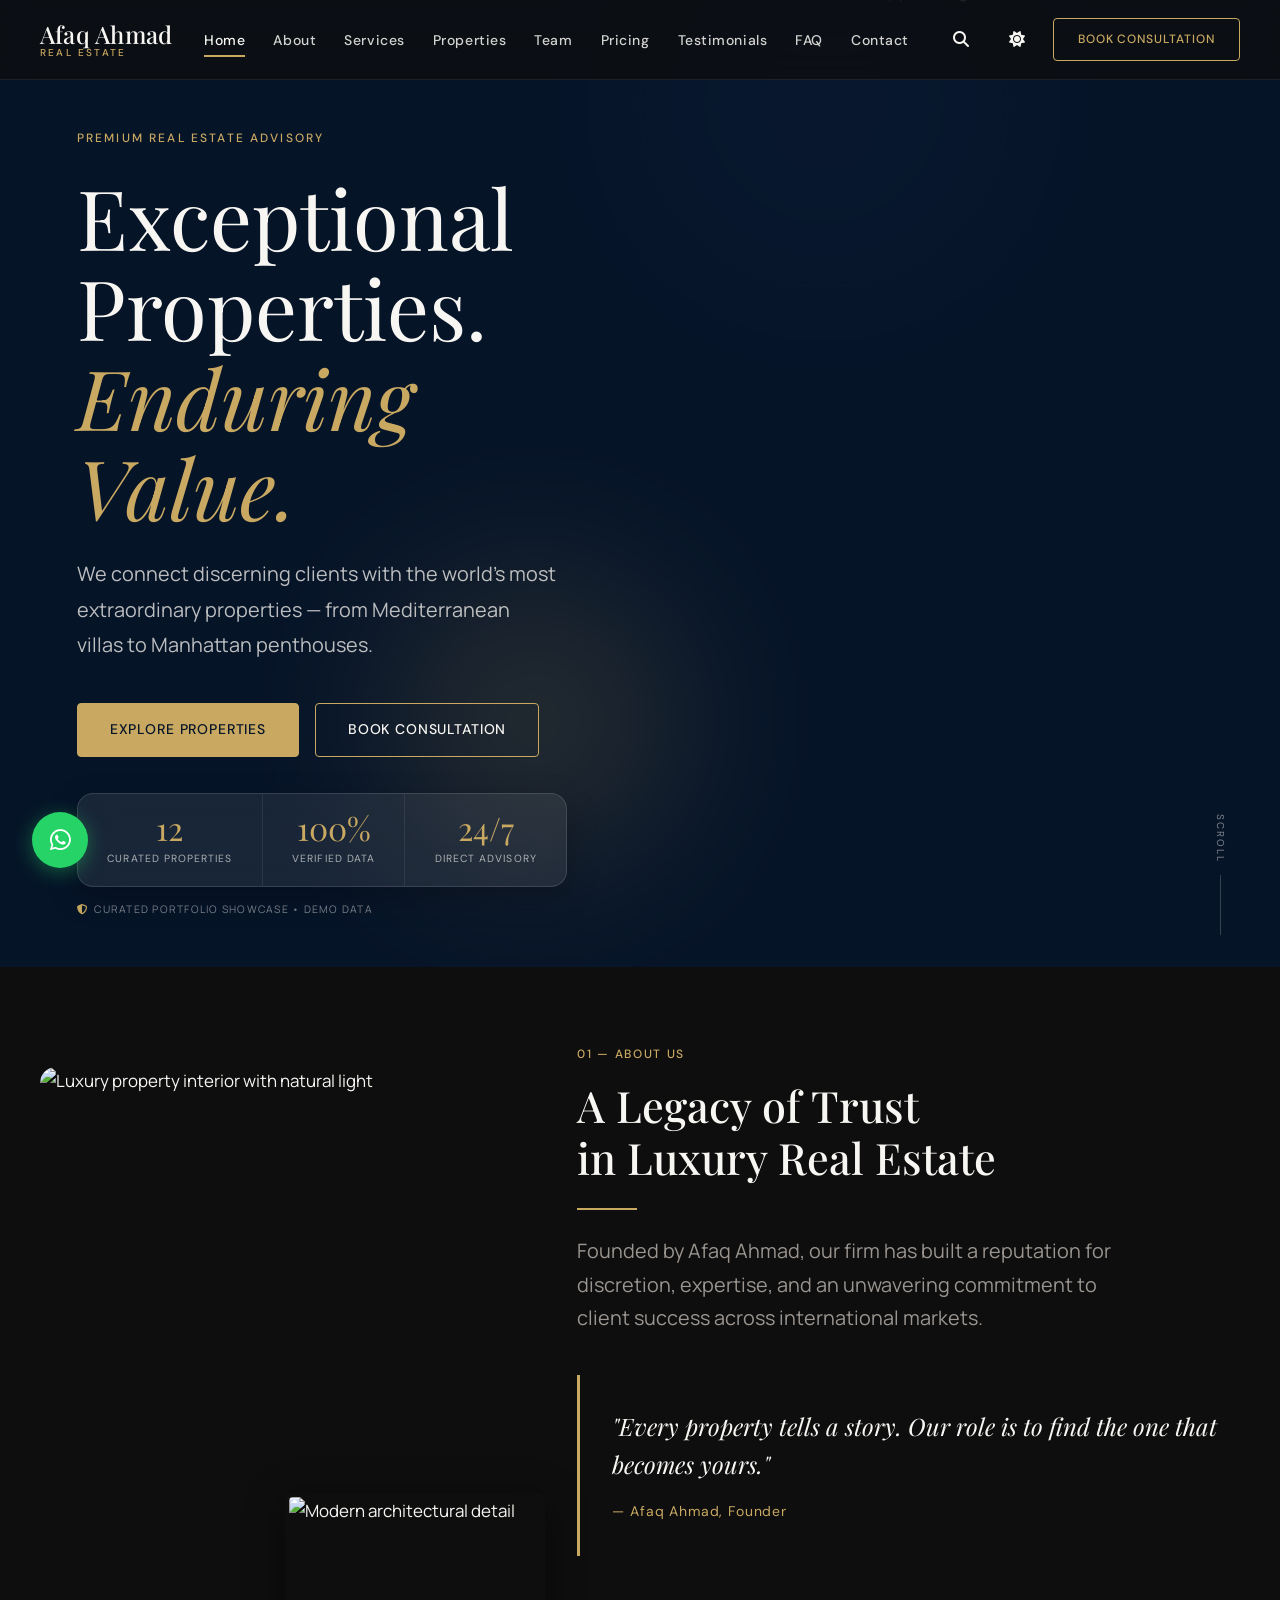
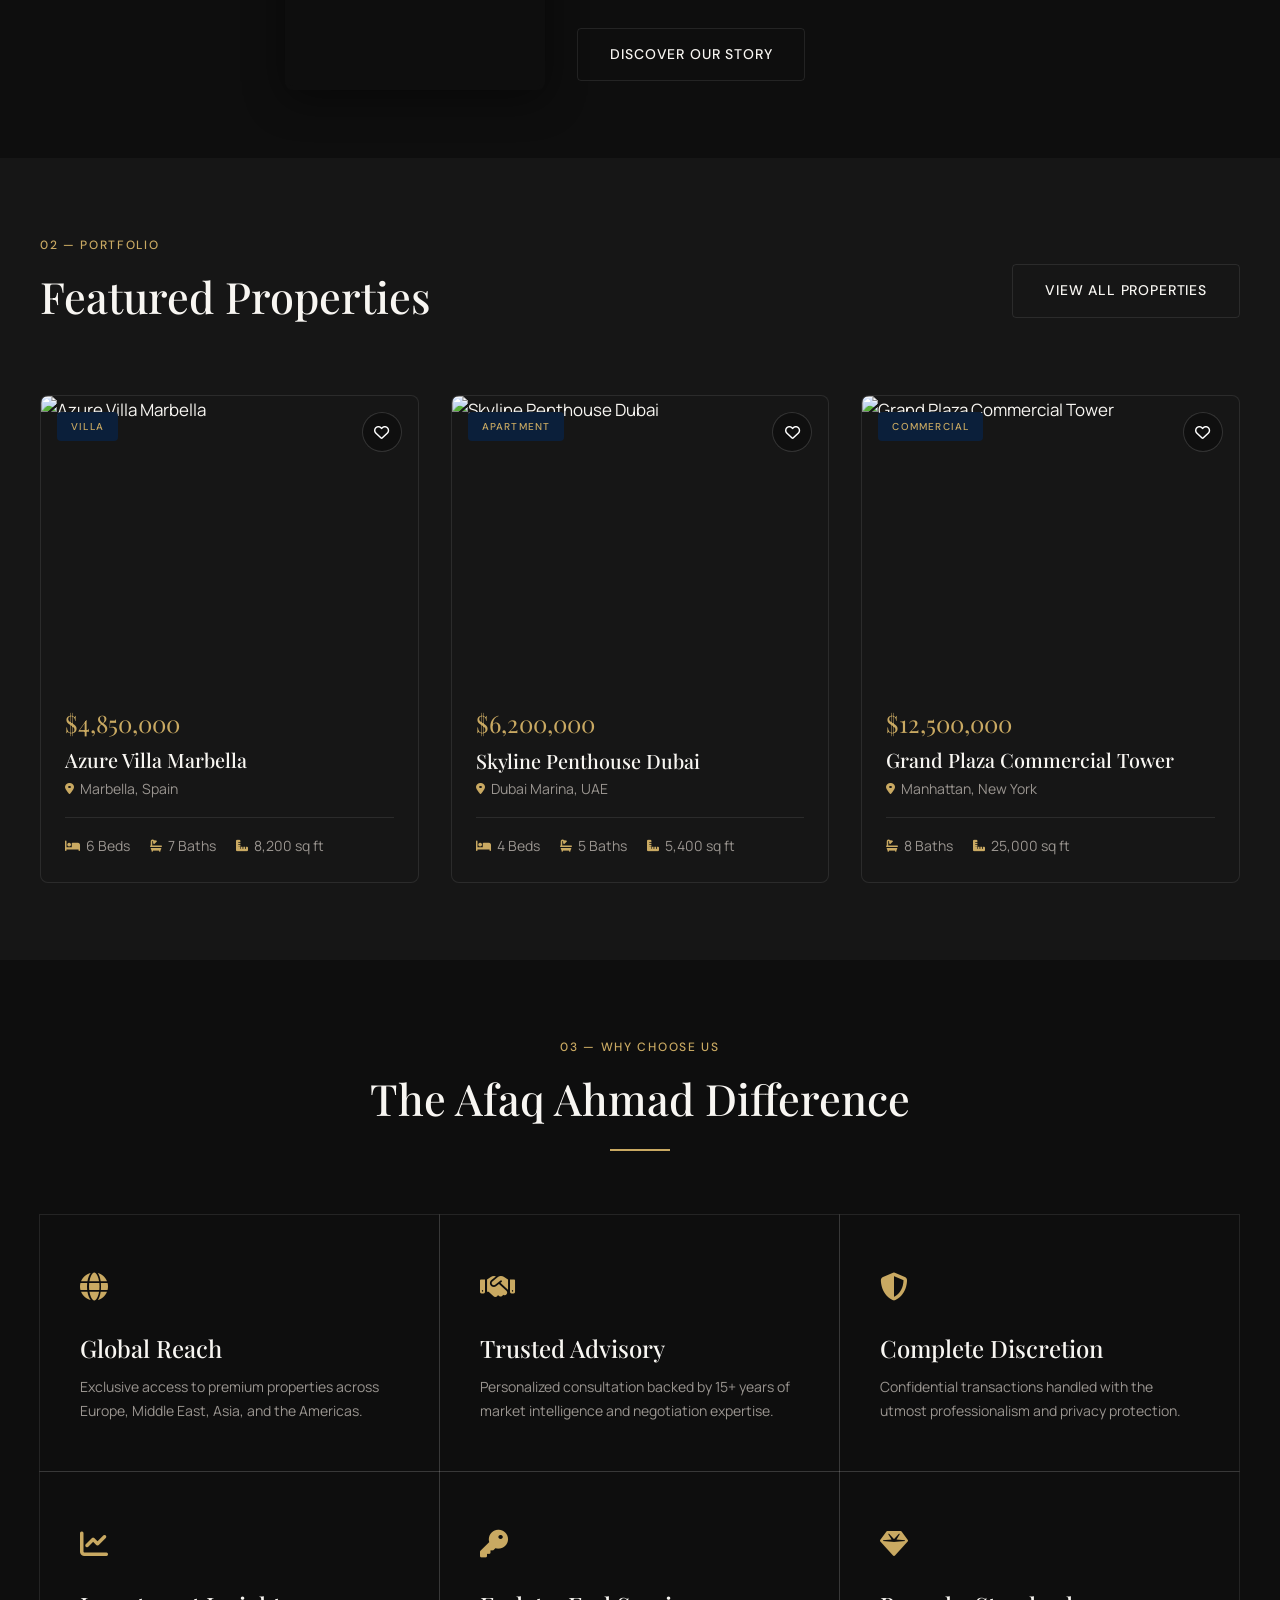
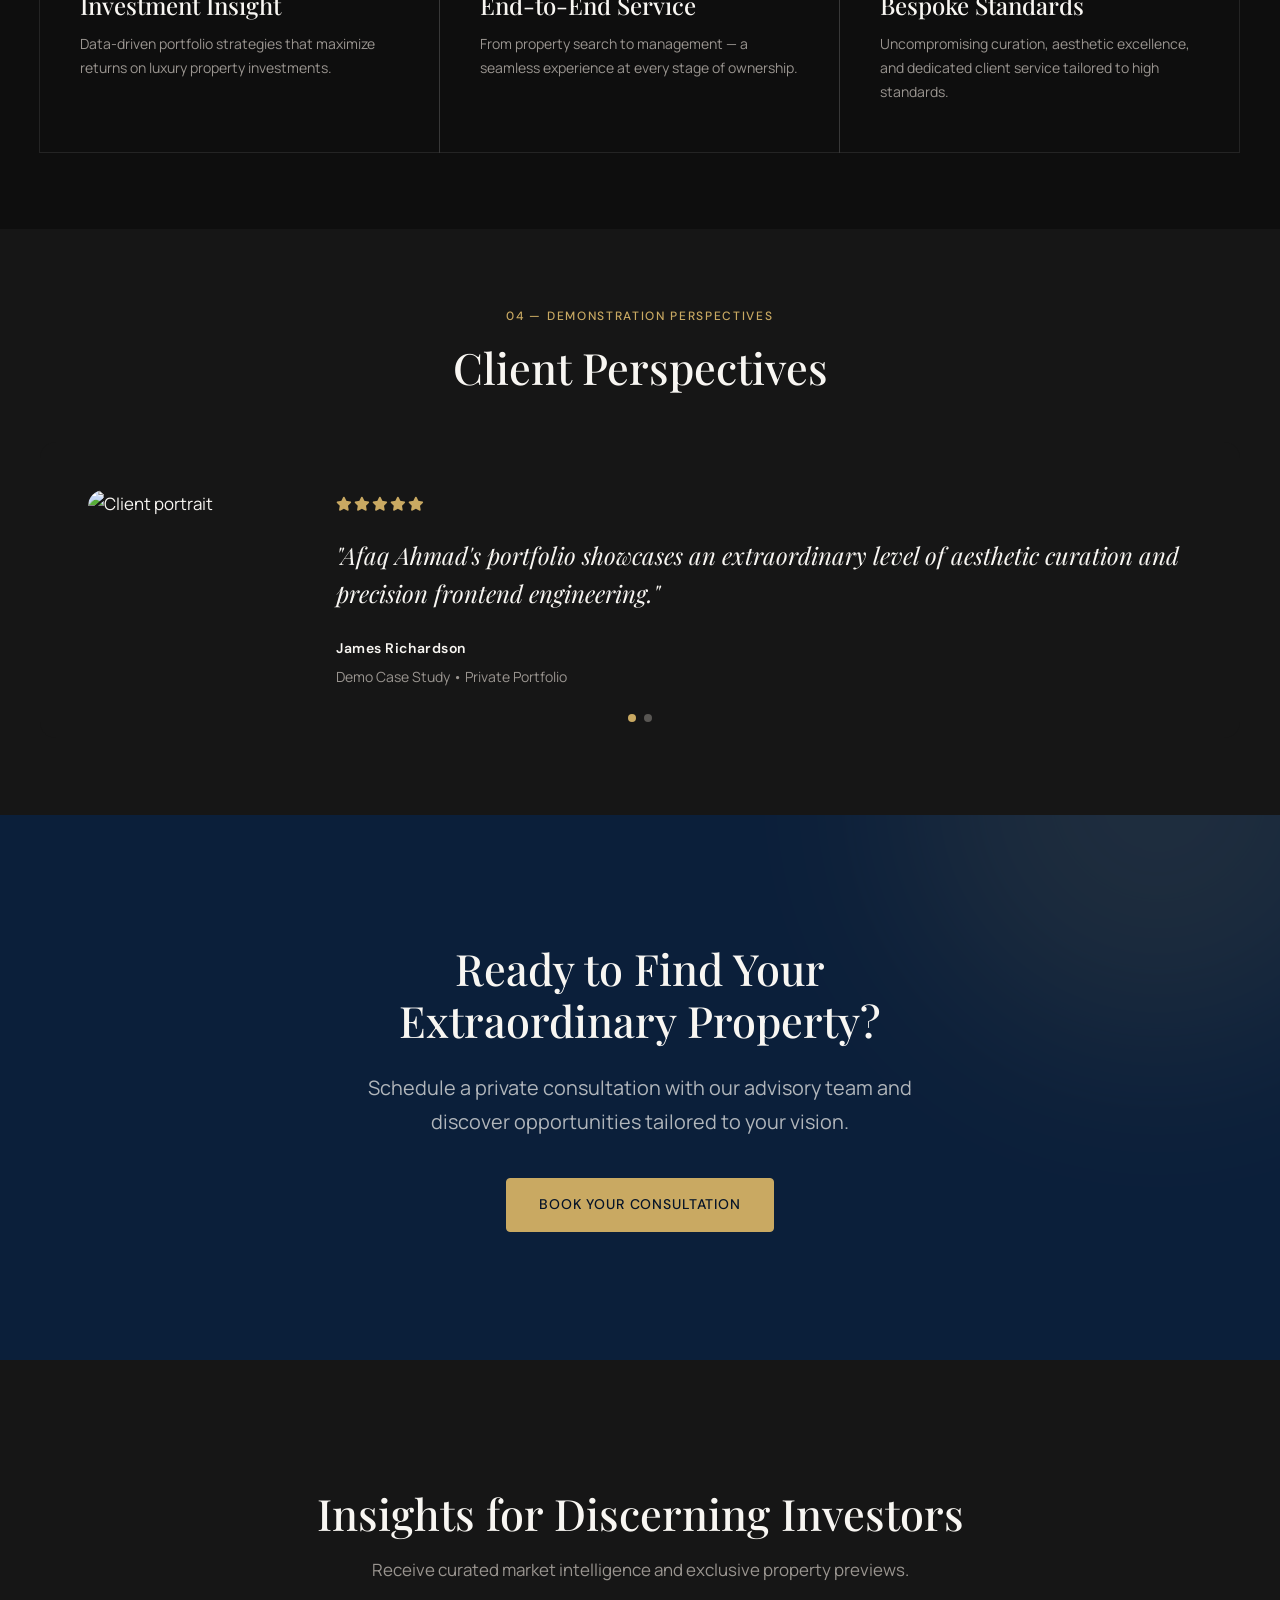
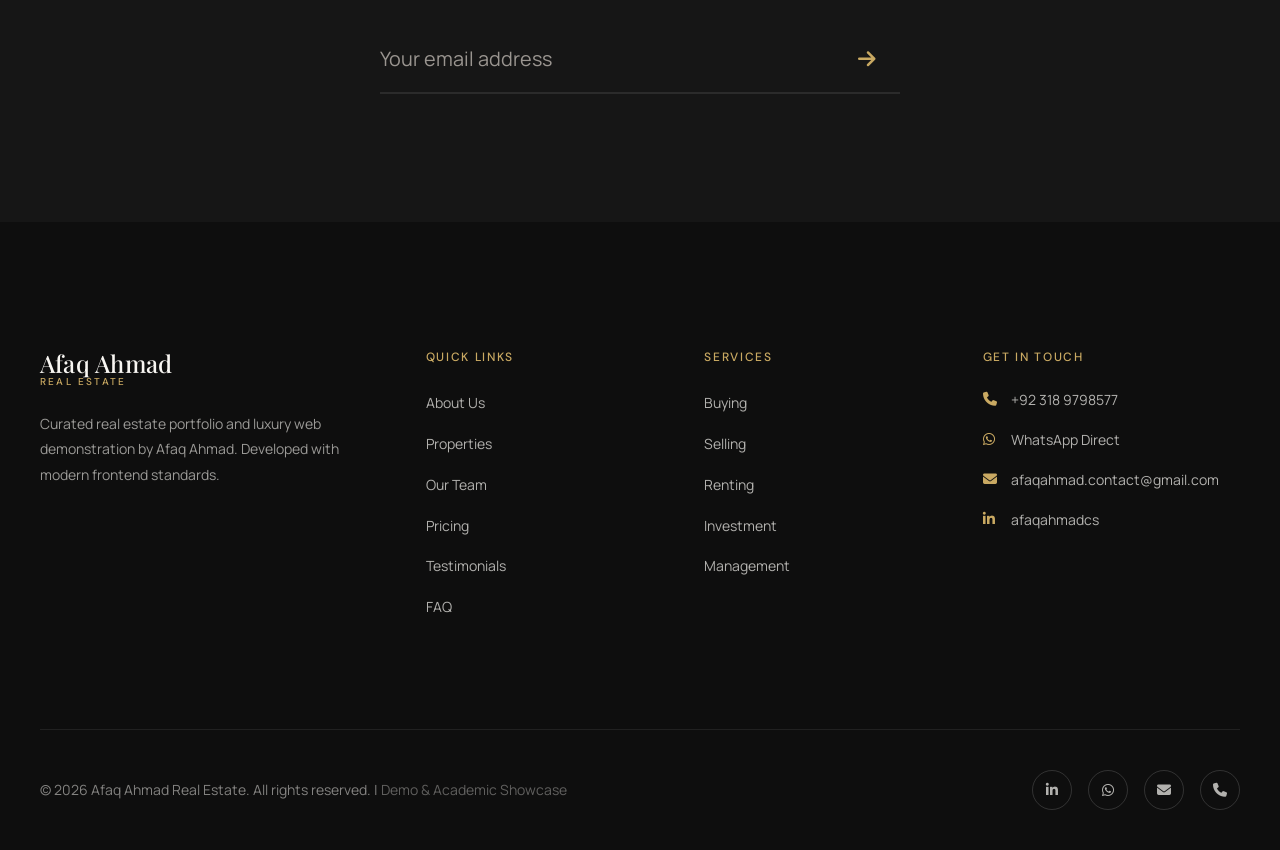
==== commit bf28058e: "feat: complete final polish with mobile contact bar, streamlined contact form, and minimal luxury fo" ====
--- a/index.html
+++ b/index.html
@@ -328,10 +328,6 @@
           <div class="site-footer__contact-item"><i class="fab fa-whatsapp"></i><a href="https://wa.me/923189798577" target="_blank" rel="noopener noreferrer" style="color:inherit;">WhatsApp Direct</a></div>
           <div class="site-footer__contact-item"><i class="fas fa-envelope"></i><a href="mailto:afaqahmad.contact@gmail.com" style="color:inherit; word-break:break-all;">afaqahmad.contact@gmail.com</a></div>
           <div class="site-footer__contact-item"><i class="fab fa-linkedin-in"></i><a href="https://www.linkedin.com/in/afaqahmadcs" target="_blank" rel="noopener noreferrer" style="color:inherit;">afaqahmadcs</a></div>
-          <form class="site-footer__newsletter" aria-label="Footer newsletter">
-            <input type="email" placeholder="Email" required aria-label="Email">
-            <button type="submit" aria-label="Subscribe"><i class="fas fa-arrow-right"></i></button>
-          </form>
         </div>
       </div>
       <div class="site-footer__bottom">
--- a/assets/css/layout.css
+++ b/assets/css/layout.css
@@ -423,3 +423,85 @@
   }
 }
 
+/* =============================================
+   Mobile Fixed Bottom Contact Bar (<= 768px)
+   ============================================= */
+.mobile-contact-bar {
+  display: none;
+}
+
+@media (max-width: 768px) {
+  .mobile-contact-bar {
+    display: flex;
+    position: fixed;
+    bottom: 0;
+    left: 0;
+    right: 0;
+    z-index: 990;
+    background: rgba(14, 14, 14, 0.94);
+    backdrop-filter: blur(16px);
+    -webkit-backdrop-filter: blur(16px);
+    border-top: 1px solid rgba(201, 169, 98, 0.28);
+    padding: 0.6rem 1rem;
+    padding-bottom: calc(0.6rem + env(safe-area-inset-bottom, 0px));
+    gap: 0.75rem;
+    box-shadow: 0 -4px 20px rgba(0, 0, 0, 0.5);
+    box-sizing: border-box;
+  }
+
+  .mobile-contact-bar__btn {
+    flex: 1;
+    display: flex;
+    align-items: center;
+    justify-content: center;
+    gap: 0.55rem;
+    padding: 0.65rem 1rem;
+    border-radius: var(--radius-sm);
+    font-family: var(--font-body);
+    font-size: var(--text-sm);
+    font-weight: 600;
+    letter-spacing: 0.03em;
+    text-decoration: none;
+    transition: all var(--transition-fast);
+    min-height: 44px;
+    box-sizing: border-box;
+  }
+
+  .mobile-contact-bar__btn--whatsapp {
+    background: rgba(37, 211, 102, 0.12);
+    color: #25D366;
+    border: 1px solid rgba(37, 211, 102, 0.35);
+  }
+
+  .mobile-contact-bar__btn--whatsapp:active {
+    background: #25D366;
+    color: #0E0E0E;
+  }
+
+  .mobile-contact-bar__btn--call {
+    background: rgba(201, 169, 98, 0.14);
+    color: var(--color-gold);
+    border: 1px solid rgba(201, 169, 98, 0.4);
+  }
+
+  .mobile-contact-bar__btn--call:active {
+    background: var(--color-gold);
+    color: var(--color-navy-deep);
+  }
+
+  /* Ensure page content never gets covered by the mobile bottom bar */
+  body {
+    padding-bottom: calc(65px + env(safe-area-inset-bottom, 0px));
+  }
+
+  /* Reposition back-to-top button so it floats smoothly above the mobile bar */
+  .back-to-top {
+    bottom: calc(74px + env(safe-area-inset-bottom, 0px)) !important;
+  }
+
+  /* On mobile screens, hide the redundant single WhatsApp float icon */
+  .whatsapp-float {
+    display: none !important;
+  }
+}
+
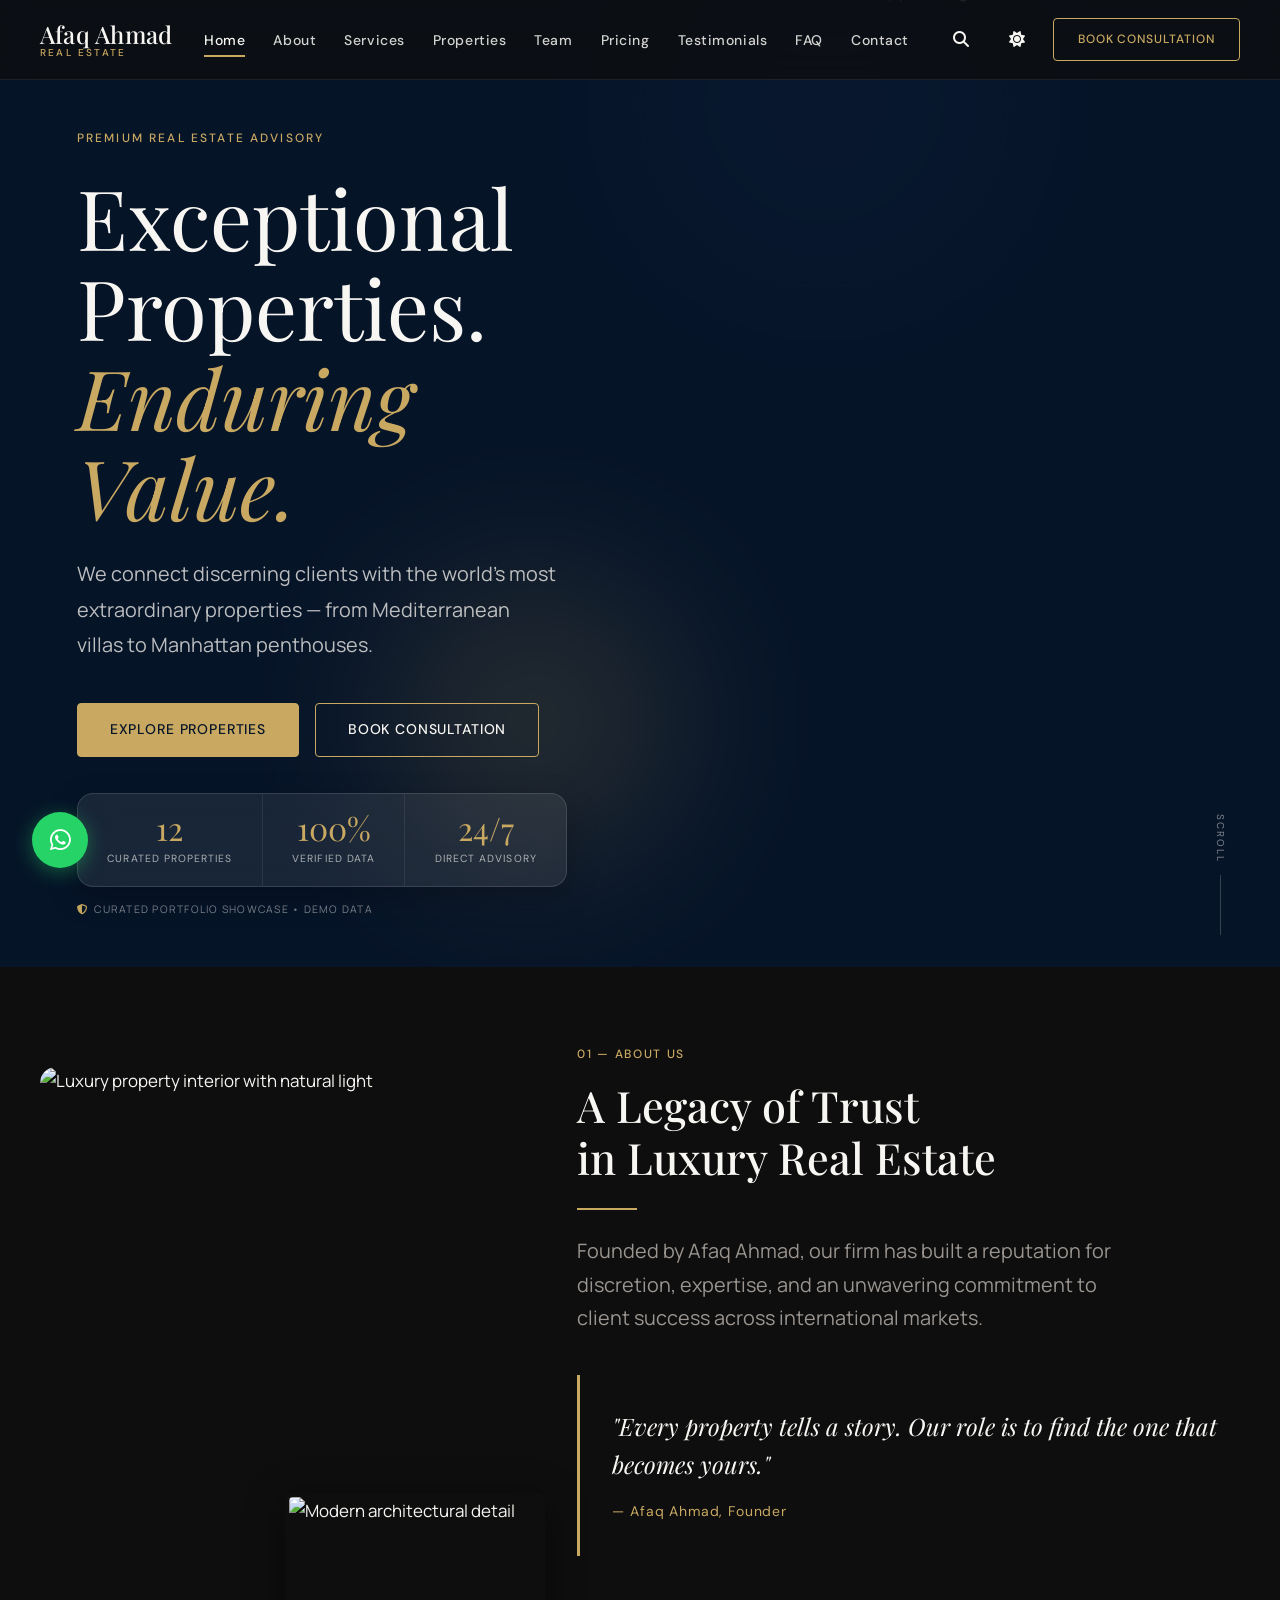
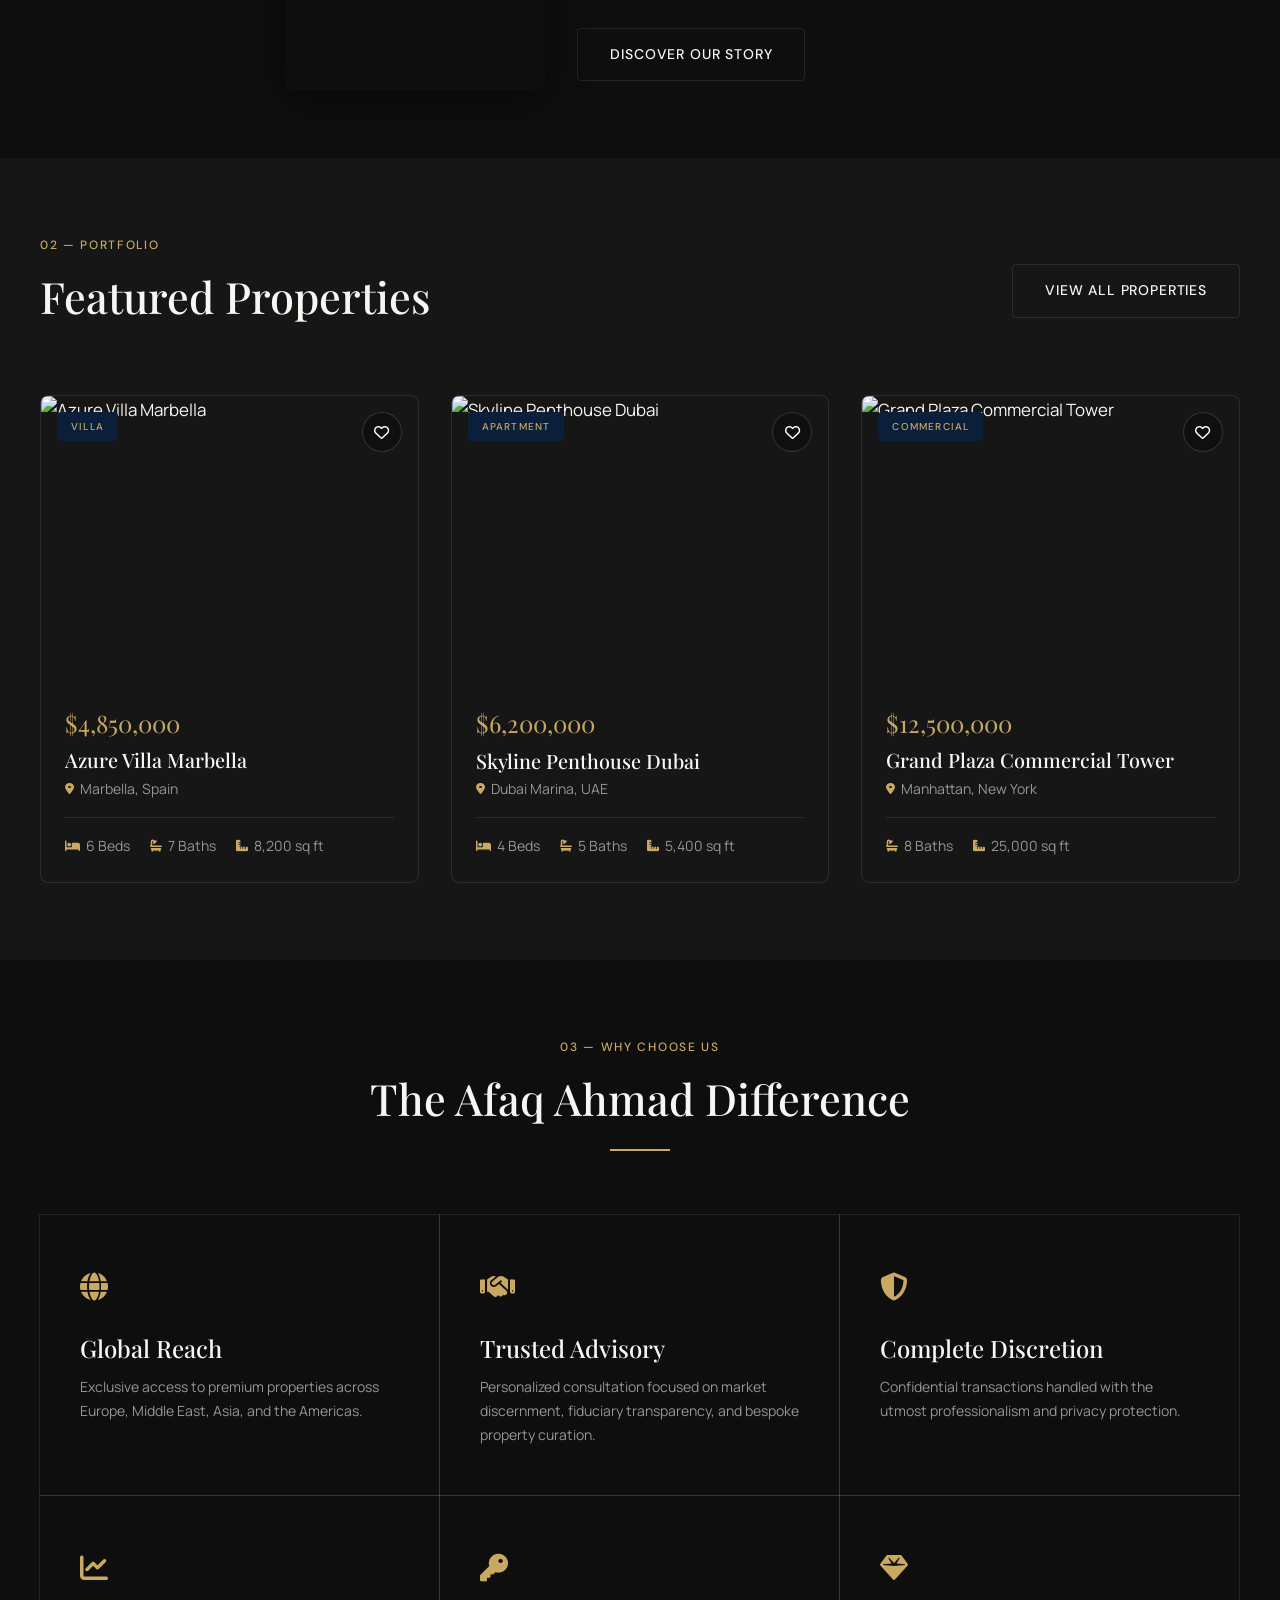
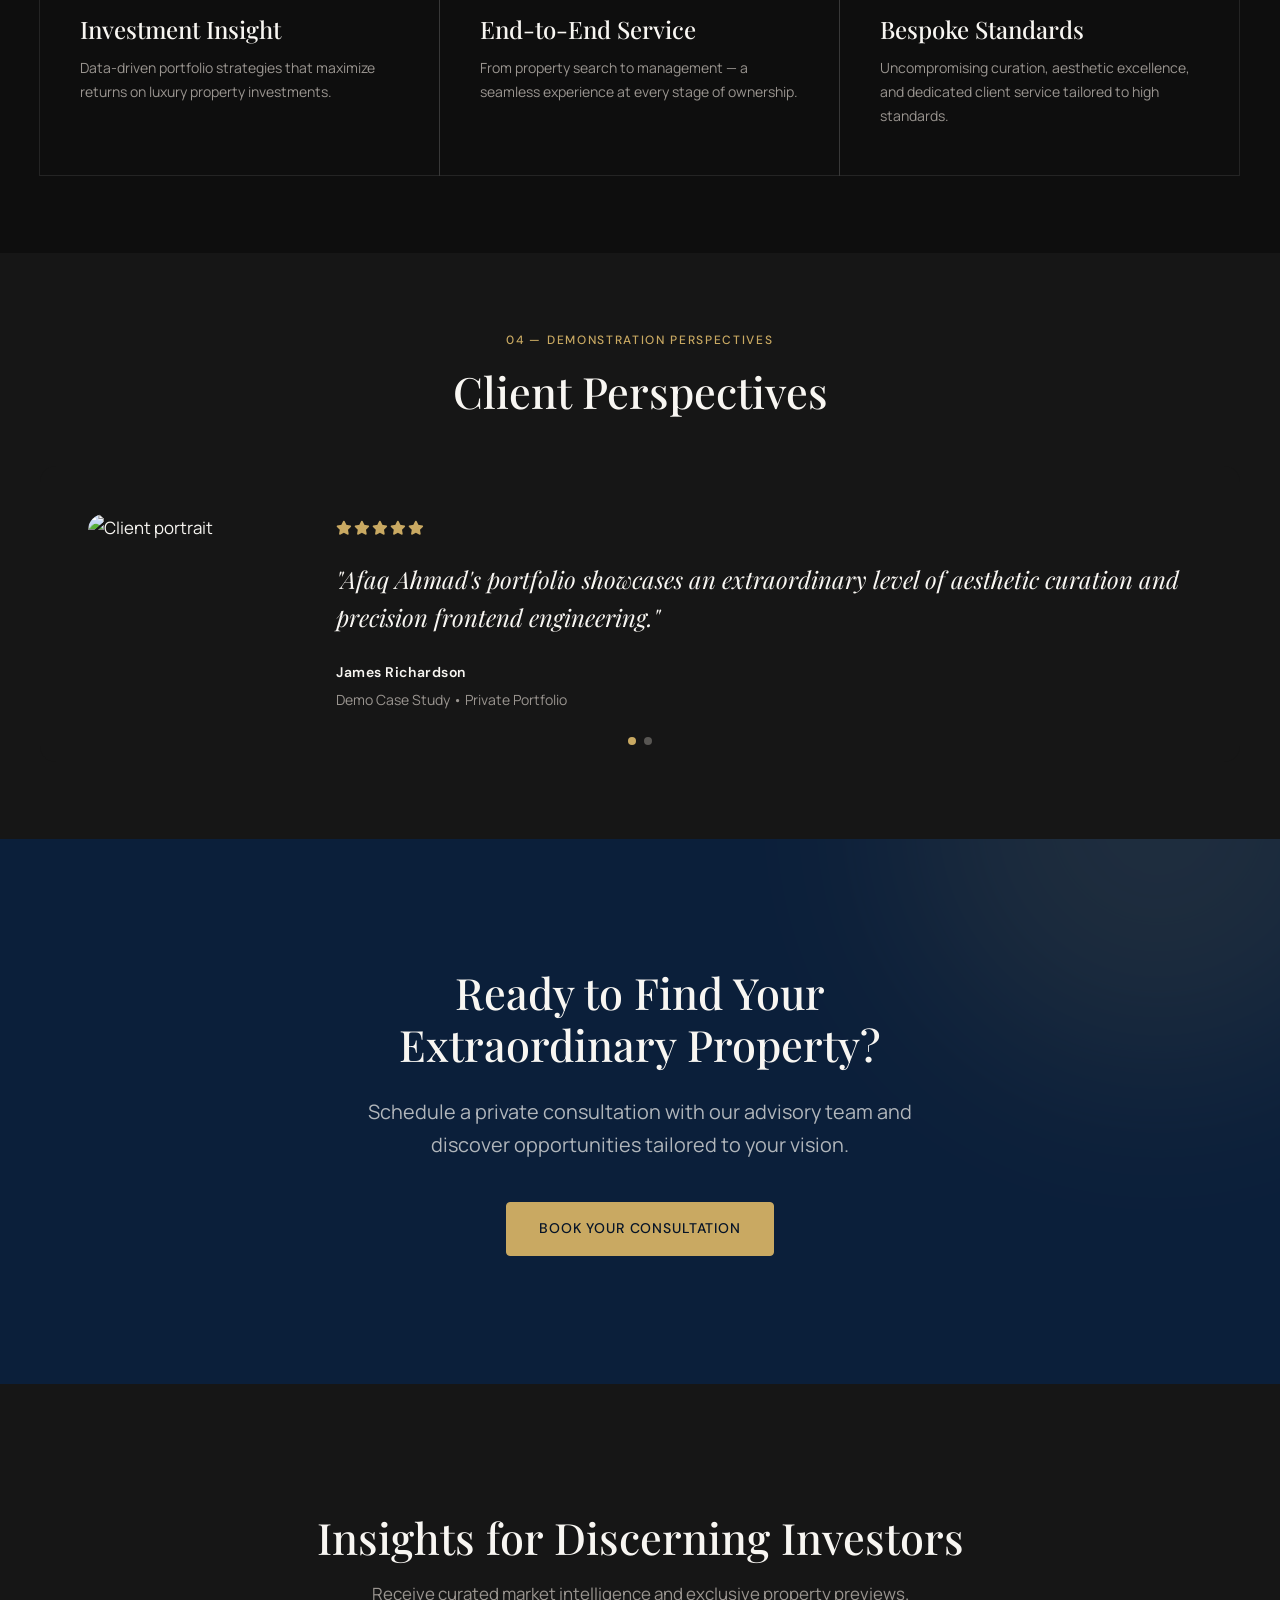
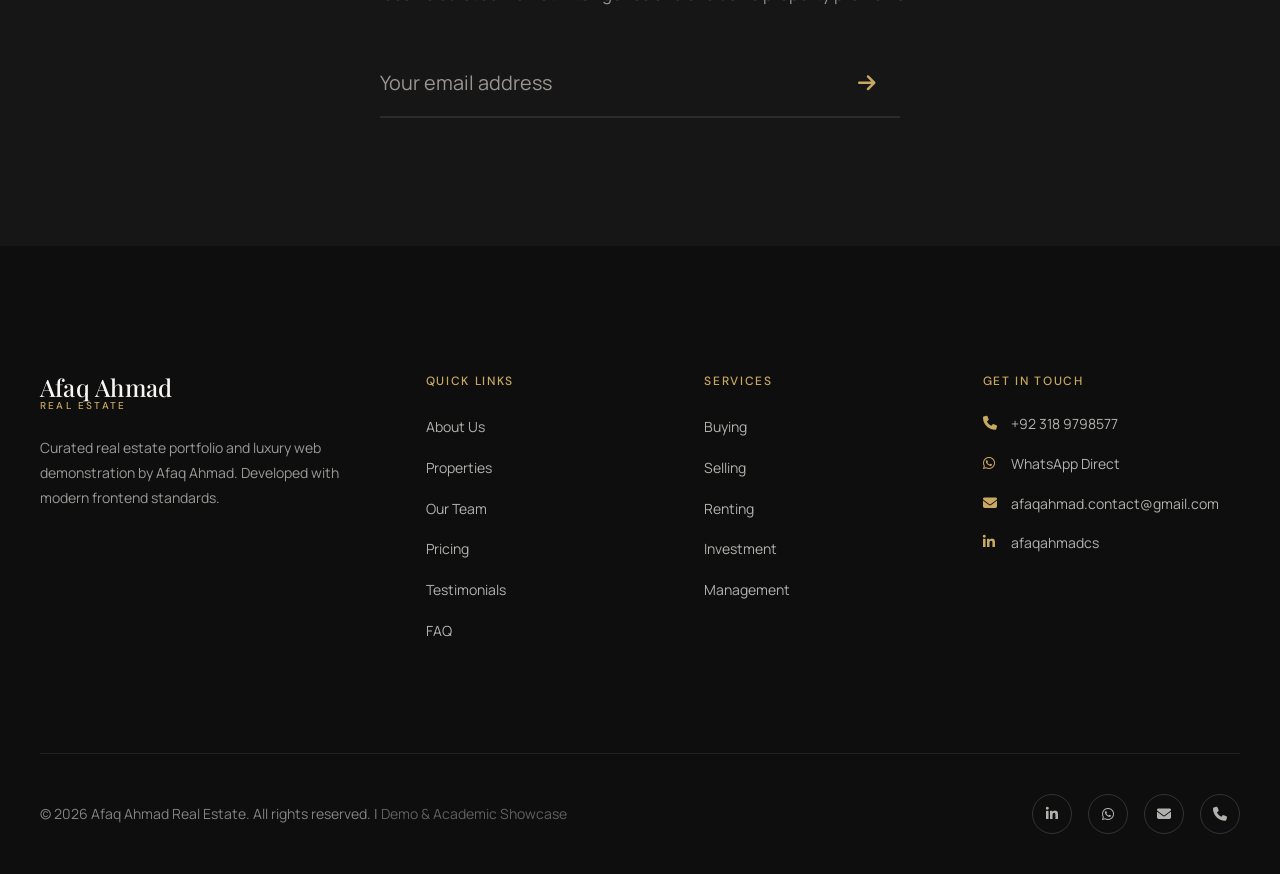
==== commit aa581015: "feat: complete final professionalization pass with editorial CEO showcase and full-site consistency" ====
--- a/index.html
+++ b/index.html
@@ -202,7 +202,7 @@
           <div class="why-item" data-aos="fade-up" data-aos-delay="100">
             <div class="why-item__icon"><i class="fas fa-handshake"></i></div>
             <h3 class="why-item__title">Trusted Advisory</h3>
-            <p class="why-item__desc">Personalized consultation backed by 15+ years of market intelligence and negotiation expertise.</p>
+            <p class="why-item__desc">Personalized consultation focused on market discernment, fiduciary transparency, and bespoke property curation.</p>
           </div>
           <div class="why-item" data-aos="fade-up" data-aos-delay="200">
             <div class="why-item__icon"><i class="fas fa-shield-alt"></i></div>
--- a/assets/css/components/cards.css
+++ b/assets/css/components/cards.css
@@ -198,16 +198,25 @@
   position: relative;
   border-radius: var(--radius-lg);
   overflow: hidden;
-  cursor: pointer;
-  min-height: 280px;
+  min-height: 320px;
   display: flex;
   flex-direction: column;
   justify-content: flex-end;
+  border: 1px solid var(--border-color);
+  background: var(--bg-card);
+  transition: border-color var(--transition-base), box-shadow var(--transition-base), transform var(--transition-base);
+}
+
+.service-card:hover {
+  border-color: rgba(201, 169, 98, 0.45);
+  box-shadow: 0 16px 36px rgba(0, 0, 0, 0.4);
+  transform: translateY(-3px);
 }
 
 .service-card--large {
   grid-column: span 2;
   grid-row: span 2;
+  min-height: 420px;
 }
 
 .service-card--wide {
@@ -220,48 +229,46 @@
   background-size: cover;
   background-position: center;
   transition: transform var(--transition-slow);
+  filter: brightness(0.85);
 }
 
 .service-card:hover .service-card__bg {
-  transform: scale(1.06);
+  transform: scale(1.05);
+  filter: brightness(0.95);
 }
 
 .service-card__overlay {
   position: absolute;
   inset: 0;
-  background: linear-gradient(to top, rgba(6, 20, 40, 0.85) 0%, rgba(6, 20, 40, 0.2) 60%);
+  background: linear-gradient(to top, rgba(14, 14, 14, 0.95) 0%, rgba(14, 14, 14, 0.65) 55%, rgba(14, 14, 14, 0.25) 100%);
   transition: background var(--transition-base);
 }
 
 .service-card:hover .service-card__overlay {
-  background: linear-gradient(to top, rgba(6, 20, 40, 0.95) 0%, rgba(6, 20, 40, 0.4) 60%);
+  background: linear-gradient(to top, rgba(14, 14, 14, 0.98) 0%, rgba(14, 14, 14, 0.72) 60%, rgba(14, 14, 14, 0.3) 100%);
 }
 
 .service-card__content {
-  position: absolute;
-  bottom: 0;
-  left: 0;
-  right: 0;
-  padding: 2rem;
-  transform: translateY(8px);
-  transition: transform var(--transition-base);
-}
-
-.service-card:hover .service-card__content {
-  transform: translateY(0);
+  position: relative;
+  z-index: 2;
+  padding: clamp(1.5rem, 3vw, 2.25rem);
+  display: flex;
+  flex-direction: column;
 }
 
 .service-card__icon {
-  width: 48px;
-  height: 48px;
+  width: 46px;
+  height: 46px;
   display: flex;
   align-items: center;
   justify-content: center;
-  border: 1px solid rgba(201, 169, 98, 0.4);
+  border: 1px solid rgba(201, 169, 98, 0.5);
   border-radius: 50%;
   color: var(--color-gold);
   font-size: 1.125rem;
   margin-bottom: 1rem;
+  background: rgba(14, 14, 14, 0.6);
+  backdrop-filter: blur(6px);
   transition: all var(--transition-base);
 }
 
@@ -269,39 +276,219 @@
   background: var(--color-gold);
   color: var(--color-navy-deep);
   border-color: var(--color-gold);
+  transform: scale(1.05);
 }
 
 .service-card__title {
   font-family: var(--font-display);
-  font-size: var(--text-xl);
+  font-size: clamp(1.25rem, 2vw, 1.6rem);
   color: var(--color-white-warm);
   margin-bottom: 0.5rem;
+  line-height: 1.25;
 }
 
 .service-card__desc {
   font-size: var(--text-sm);
-  color: rgba(248, 246, 242, 0.65);
-  max-height: 0;
-  overflow: hidden;
-  opacity: 0;
-  transition: all var(--transition-base);
+  color: rgba(248, 246, 242, 0.82);
+  line-height: 1.65;
+  display: block;
+  opacity: 0.92;
+  margin-bottom: 0.5rem;
+  transition: opacity var(--transition-base);
 }
 
 .service-card:hover .service-card__desc {
-  max-height: 80px;
   opacity: 1;
 }
 
 .service-card__line {
-  width: 0;
+  width: 32px;
   height: 2px;
   background: var(--color-gold);
-  margin-top: 1rem;
+  margin-top: 0.75rem;
+  margin-bottom: 0.75rem;
   transition: width var(--transition-base);
 }
 
 .service-card:hover .service-card__line {
-  width: 40px;
+  width: 56px;
+}
+
+/* ==================================================
+   CEO / Founder Editorial Showcase
+================================================== */
+.ceo-showcase {
+  background: var(--bg-card);
+  border: 1px solid var(--border-color);
+  border-radius: var(--radius-lg);
+  padding: clamp(2rem, 5vw, 3.5rem);
+  margin-bottom: var(--space-2xl);
+  position: relative;
+  overflow: hidden;
+  box-shadow: var(--shadow-md);
+}
+
+.ceo-showcase::before {
+  content: '';
+  position: absolute;
+  top: 0;
+  left: 0;
+  width: 100%;
+  height: 3px;
+  background: linear-gradient(90deg, transparent, var(--color-gold), transparent);
+}
+
+.ceo-showcase__grid {
+  display: grid;
+  grid-template-columns: 4.5fr 7.5fr;
+  gap: clamp(2rem, 4vw, 4rem);
+  align-items: center;
+}
+
+.ceo-showcase__portrait-wrap {
+  position: relative;
+  max-width: 380px;
+  margin: 0 auto;
+  width: 100%;
+}
+
+.ceo-showcase__frame {
+  position: relative;
+  border-radius: var(--radius-md);
+  overflow: hidden;
+  aspect-ratio: 4/5;
+  border: 1px solid rgba(201, 169, 98, 0.4);
+  box-shadow: 0 20px 40px -15px rgba(0, 0, 0, 0.6), 0 0 0 1px rgba(201, 169, 98, 0.2);
+  background: var(--bg-primary);
+}
+
+.ceo-showcase__image {
+  width: 100%;
+  height: 100%;
+  object-fit: cover;
+  object-position: center 12%;
+  display: block;
+  transition: transform var(--transition-slow);
+}
+
+.ceo-showcase__frame:hover .ceo-showcase__image {
+  transform: scale(1.03);
+}
+
+.ceo-showcase__frame-accent {
+  position: absolute;
+  bottom: -10px;
+  right: -10px;
+  width: 100%;
+  height: 100%;
+  border: 1px solid var(--color-gold);
+  border-radius: var(--radius-md);
+  z-index: -1;
+  opacity: 0.35;
+  pointer-events: none;
+}
+
+.ceo-showcase__badge {
+  position: absolute;
+  top: 1rem;
+  left: 1rem;
+  padding: 0.4rem 0.9rem;
+  background: rgba(14, 14, 14, 0.88);
+  border: 1px solid var(--color-gold);
+  border-radius: var(--radius-sm);
+  color: var(--color-gold);
+  font-family: var(--font-label);
+  font-size: 0.6875rem;
+  letter-spacing: 0.12em;
+  text-transform: uppercase;
+  backdrop-filter: blur(8px);
+  display: inline-flex;
+  align-items: center;
+  gap: 0.4rem;
+  z-index: 2;
+}
+
+.ceo-showcase__content {
+  display: flex;
+  flex-direction: column;
+}
+
+.ceo-showcase__name {
+  font-family: var(--font-serif);
+  font-size: clamp(2rem, 3.5vw, 2.75rem);
+  color: var(--text-primary);
+  margin-top: 0.25rem;
+  margin-bottom: 0.25rem;
+  line-height: 1.15;
+}
+
+.ceo-showcase__title {
+  font-family: var(--font-label);
+  font-size: var(--text-sm);
+  letter-spacing: 0.12em;
+  text-transform: uppercase;
+  color: var(--accent);
+  margin-bottom: 1.25rem;
+}
+
+.ceo-showcase__bio {
+  font-size: var(--text-base);
+  color: var(--text-secondary);
+  line-height: 1.8;
+  margin-bottom: 1.5rem;
+}
+
+.ceo-showcase__bio p + p {
+  margin-top: 0.75rem;
+}
+
+.ceo-pillars {
+  display: grid;
+  grid-template-columns: repeat(3, 1fr);
+  gap: 1rem;
+  margin-bottom: 2rem;
+  padding-top: 1.5rem;
+  border-top: 1px solid var(--border-color);
+}
+
+.ceo-pillar {
+  background: var(--bg-secondary);
+  padding: 1rem 1.15rem;
+  border-radius: var(--radius-sm);
+  border: 1px solid var(--border-color);
+  transition: border-color var(--transition-fast);
+}
+
+.ceo-pillar:hover {
+  border-color: rgba(201, 169, 98, 0.35);
+}
+
+.ceo-pillar__icon {
+  font-size: 1rem;
+  color: var(--accent);
+  margin-bottom: 0.5rem;
+}
+
+.ceo-pillar__title {
+  font-family: var(--font-label);
+  font-size: var(--text-xs);
+  font-weight: 600;
+  letter-spacing: 0.05em;
+  color: var(--text-primary);
+  margin-bottom: 0.25rem;
+}
+
+.ceo-pillar__text {
+  font-size: 0.75rem;
+  color: var(--text-muted);
+  line-height: 1.5;
+}
+
+.ceo-actions {
+  display: flex;
+  flex-wrap: wrap;
+  gap: 0.75rem;
+  align-items: center;
 }
 
 /* Team Card */
@@ -309,63 +496,65 @@
   position: relative;
   border-radius: var(--radius-lg);
   overflow: hidden;
-  background: var(--bg-secondary);
-}
-
-.team-card--featured {
-  grid-column: span 2;
-  display: grid;
-  grid-template-columns: 1fr 1fr;
+  background: var(--bg-card);
+  border: 1px solid var(--border-color);
+  transition: transform var(--transition-base), border-color var(--transition-base), box-shadow var(--transition-base);
+  display: flex;
+  flex-direction: column;
+}
+
+.team-card:hover {
+  transform: translateY(-4px);
+  border-color: rgba(201, 169, 98, 0.4);
+  box-shadow: 0 16px 36px rgba(0, 0, 0, 0.35);
 }
 
 .team-card__image-wrap {
   position: relative;
   overflow: hidden;
-  aspect-ratio: 3/4;
-}
-
-.team-card--featured .team-card__image-wrap {
-  aspect-ratio: auto;
+  aspect-ratio: 4/5;
+  background: var(--bg-secondary);
 }
 
 .team-card__image {
   width: 100%;
   height: 100%;
   object-fit: cover;
-  filter: grayscale(20%);
-  transition: filter var(--transition-base), transform var(--transition-slow);
+  transition: transform var(--transition-slow), filter var(--transition-base);
 }
 
 .team-card:hover .team-card__image {
-  filter: grayscale(0%);
   transform: scale(1.04);
 }
 
 .team-card__badge {
   position: absolute;
-  top: 1.25rem;
-  left: 1.25rem;
-  padding: 0.375rem 0.875rem;
-  border: 1px solid var(--color-gold);
+  top: 1rem;
+  left: 1rem;
+  padding: 0.35rem 0.75rem;
+  border: 1px solid rgba(201, 169, 98, 0.6);
   border-radius: var(--radius-sm);
   font-family: var(--font-label);
   font-size: 0.625rem;
   letter-spacing: 0.1em;
   text-transform: uppercase;
   color: var(--color-gold);
-  background: rgba(6, 20, 40, 0.7);
+  background: rgba(14, 14, 14, 0.85);
   backdrop-filter: blur(8px);
+  z-index: 2;
 }
 
 .team-card__social {
   position: absolute;
-  bottom: 1.25rem;
-  left: 1.25rem;
+  bottom: 1rem;
+  left: 1rem;
+  right: 1rem;
   display: flex;
   gap: 0.5rem;
   opacity: 0;
-  transform: translateY(10px);
+  transform: translateY(8px);
   transition: all var(--transition-base);
+  z-index: 2;
 }
 
 .team-card:hover .team-card__social {
@@ -379,39 +568,40 @@
   display: flex;
   align-items: center;
   justify-content: center;
-  background: rgba(255, 255, 255, 0.9);
+  background: rgba(14, 14, 14, 0.88);
+  border: 1px solid rgba(201, 169, 98, 0.4);
   border-radius: 50%;
-  color: var(--color-navy);
+  color: var(--color-gold);
   font-size: 0.8125rem;
   transition: all var(--transition-fast);
+  backdrop-filter: blur(4px);
 }
 
 .team-card__social a:hover {
   background: var(--color-gold);
   color: var(--color-navy-deep);
+  border-color: var(--color-gold);
+  transform: scale(1.08);
 }
 
 .team-card__info {
-  padding: 1.75rem;
-}
-
-.team-card--featured .team-card__info {
+  padding: 1.5rem;
   display: flex;
   flex-direction: column;
-  justify-content: center;
-  padding: 3rem;
+  flex-grow: 1;
 }
 
 .team-card__name {
-  font-family: var(--font-display);
+  font-family: var(--font-serif);
   font-size: var(--text-xl);
+  color: var(--text-primary);
   margin-bottom: 0.25rem;
 }
 
 .team-card__role {
   font-family: var(--font-label);
   font-size: var(--text-xs);
-  letter-spacing: 0.1em;
+  letter-spacing: 0.08em;
   text-transform: uppercase;
   color: var(--accent);
   margin-bottom: 0.75rem;
@@ -420,7 +610,43 @@
 .team-card__bio {
   font-size: var(--text-sm);
   color: var(--text-muted);
-  line-height: 1.7;
+  line-height: 1.65;
+}
+
+@media (max-width: 1024px) {
+  .ceo-showcase__grid {
+    grid-template-columns: 1fr;
+    text-align: center;
+  }
+  .ceo-showcase__portrait-wrap {
+    max-width: 320px;
+    margin-bottom: 1rem;
+  }
+  .ceo-showcase__content {
+    align-items: center;
+  }
+  .ceo-pillars {
+    grid-template-columns: 1fr;
+    text-align: left;
+    width: 100%;
+  }
+  .ceo-actions {
+    justify-content: center;
+  }
+}
+
+@media (max-width: 640px) {
+  .ceo-showcase {
+    padding: 1.75rem 1.25rem;
+  }
+  .ceo-actions {
+    flex-direction: column;
+    width: 100%;
+  }
+  .ceo-actions .btn {
+    width: 100%;
+    justify-content: center;
+  }
 }
 
 /* Pricing Card */
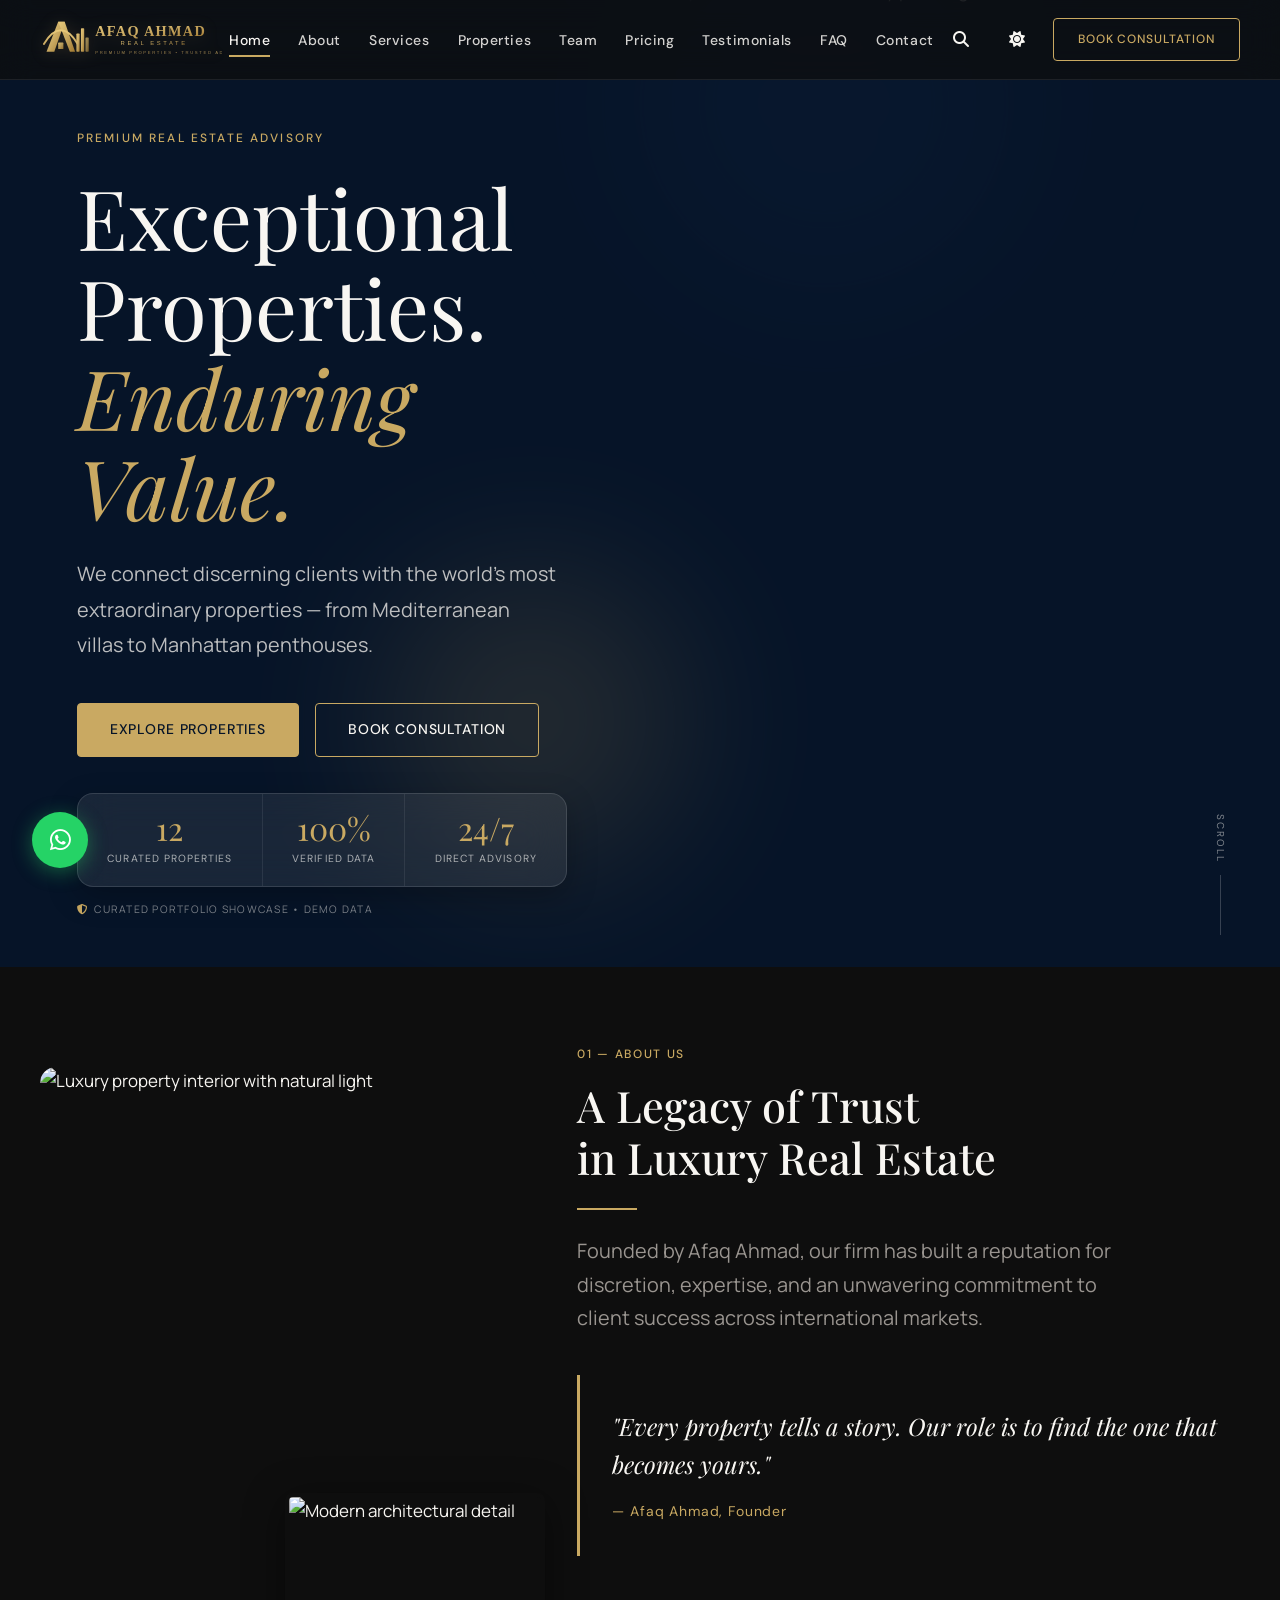
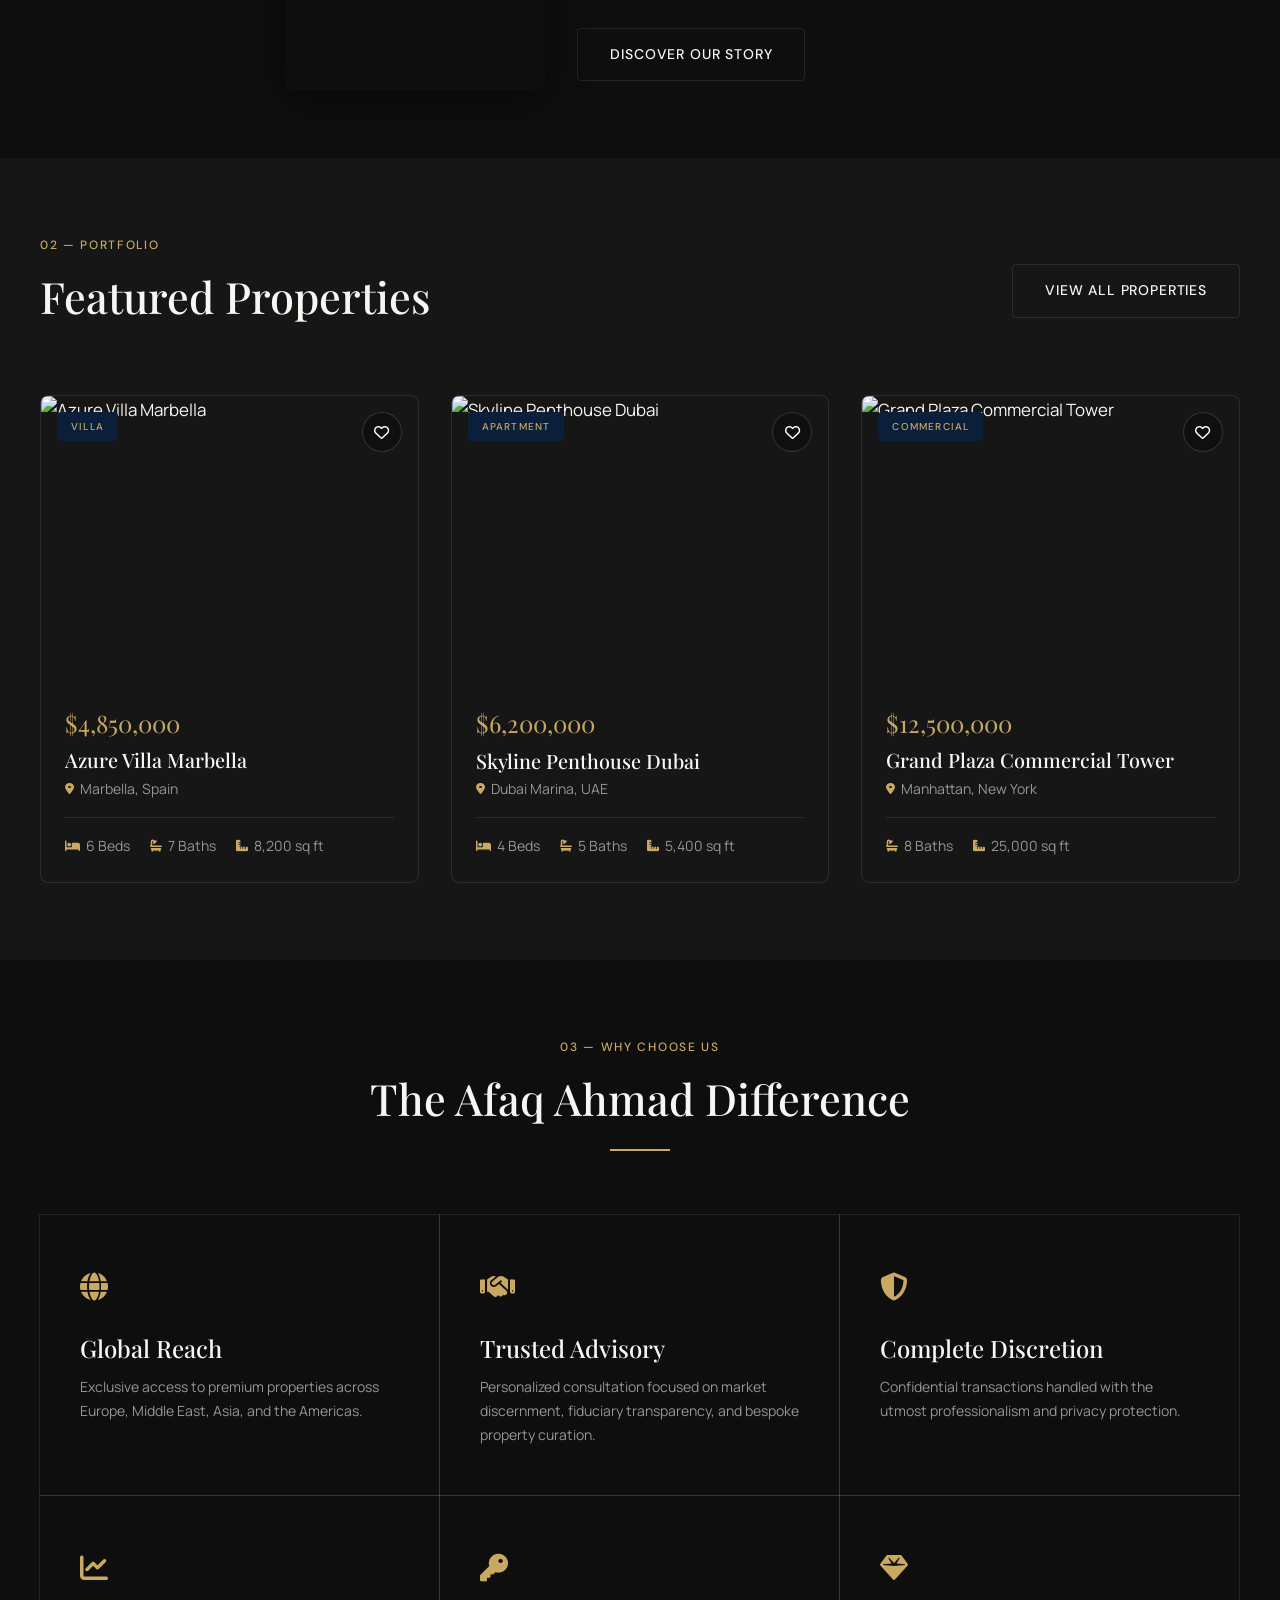
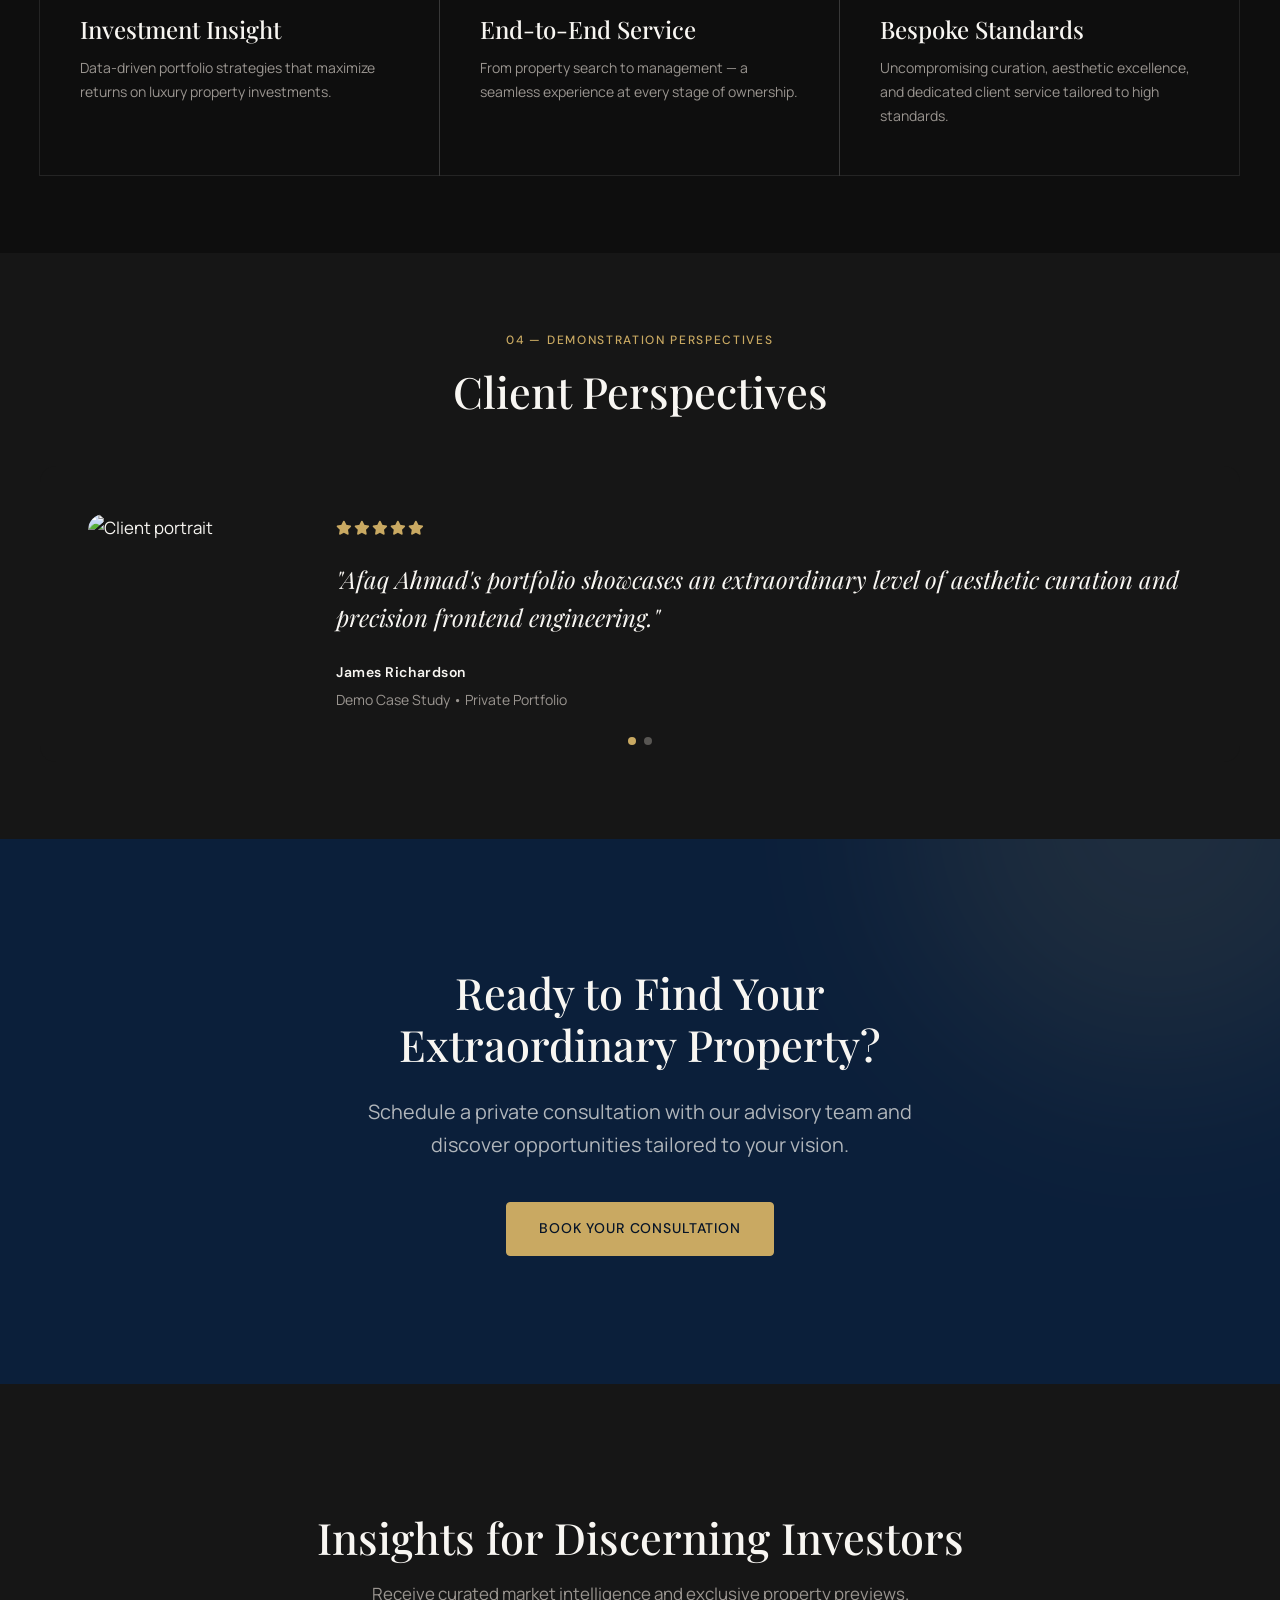
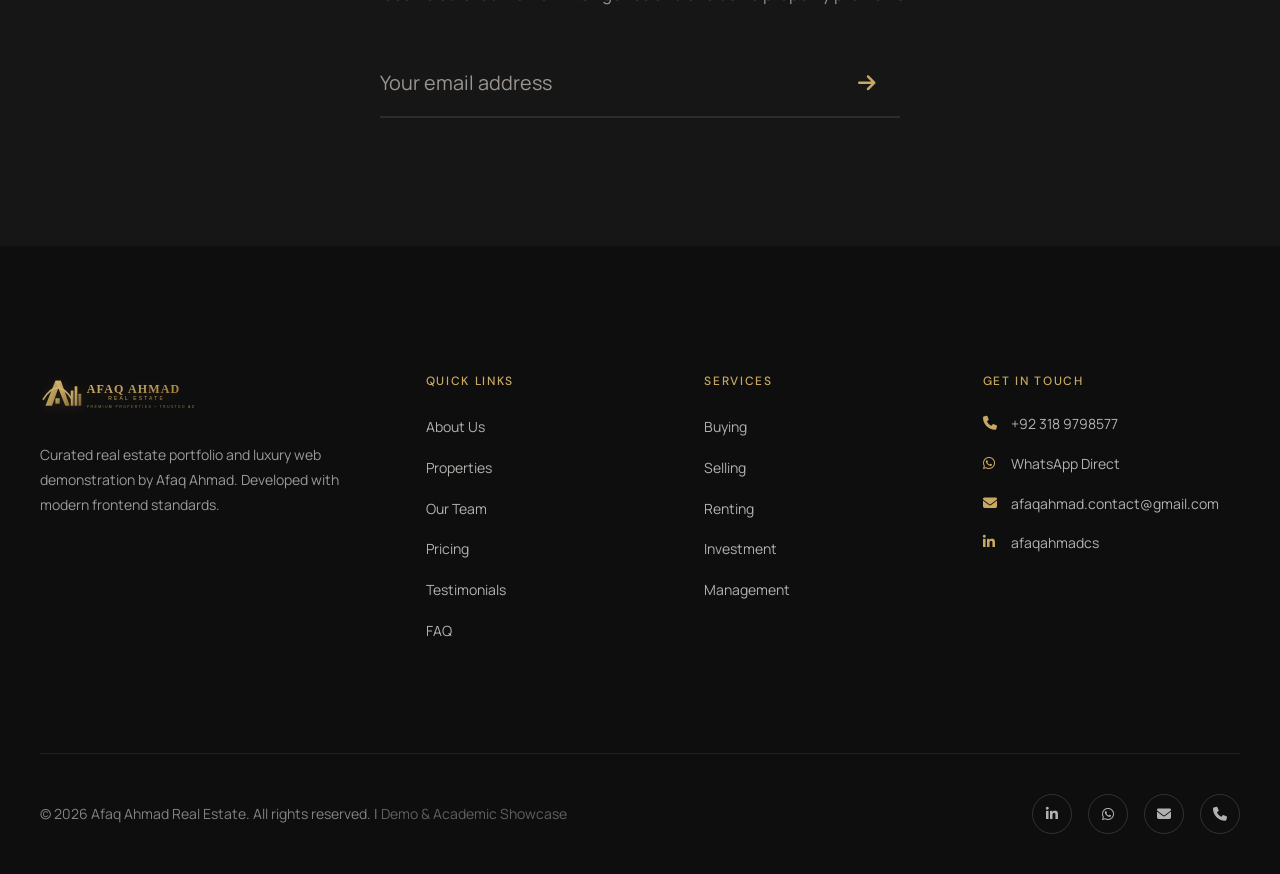
==== commit c4b0551a: "feat: replace text logo with gold SVG brand logo across entire website - Add images/logo.svg — premi" ====
--- a/index.html
+++ b/index.html
@@ -1,4 +1,4 @@
-<!DOCTYPE html>
+﻿<!DOCTYPE html>
 <html lang="en">
 <head>
   <meta charset="UTF-8">
@@ -35,10 +35,7 @@
 
   <!-- Page Loader -->
   <div class="page-loader" aria-hidden="true">
-    <div class="page-loader__logo">
-      Afaq Ahmad
-      <span>Real Estate</span>
-    </div>
+    <div class="page-loader__logo"><img src="images/logo.svg" alt="Afaq Ahmad Real Estate" style="height:56px;width:auto;filter:drop-shadow(0 2px 12px rgba(201,169,98,0.4));"></div>
     <div class="page-loader__bar"><div class="page-loader__bar-fill"></div></div>
   </div>
 
@@ -49,8 +46,7 @@
   <header class="site-header" role="banner">
     <div class="site-header__inner">
       <a href="index.html" class="site-logo" aria-label="Afaq Ahmad Real Estate Home">
-        <span class="site-logo__name">Afaq Ahmad</span>
-        <span class="site-logo__tagline">Real Estate</span>
+        <img src="images/logo.svg" alt="Afaq Ahmad Real Estate" class="site-logo__img">
       </a>
       <nav class="site-nav" role="navigation" aria-label="Main navigation">
         <ul class="site-nav__list">
@@ -295,10 +291,7 @@
     <div class="container">
       <div class="site-footer__grid">
         <div>
-          <a href="index.html" class="site-logo">
-            <span class="site-logo__name">Afaq Ahmad</span>
-            <span class="site-logo__tagline">Real Estate</span>
-          </a>
+          <a href="index.html" class="site-logo" aria-label="Afaq Ahmad Real Estate Home"><img src="images/logo.svg" alt="Afaq Ahmad Real Estate" class="site-logo__img"></a>
           <p class="site-footer__brand-desc">Curated real estate portfolio and luxury web demonstration by Afaq Ahmad. Developed with modern frontend standards.</p>
         </div>
         <div>
--- a/assets/css/components/header.css
+++ b/assets/css/components/header.css
@@ -38,27 +38,30 @@
 /* Logo */
 .site-logo {
   display: flex;
-  flex-direction: column;
+  align-items: center;
   line-height: 1.1;
   z-index: 1001;
-}
-
-.site-logo__name {
-  font-family: var(--font-display);
-  font-size: var(--text-xl);
-  font-weight: 500;
-  color: var(--header-text);
-  letter-spacing: 0.01em;
-  transition: color var(--transition-fast);
-}
-
+  text-decoration: none;
+}
+
+.site-logo__img {
+  height: 52px;
+  width: auto;
+  display: block;
+  object-fit: contain;
+  transition: opacity var(--transition-fast), transform var(--transition-fast);
+  filter: drop-shadow(0 2px 8px rgba(201,169,98,0.18));
+}
+
+.site-logo:hover .site-logo__img {
+  opacity: 0.88;
+  transform: scale(1.03);
+}
+
+/* Hide old text-based logo spans if any remain */
+.site-logo__name,
 .site-logo__tagline {
-  font-family: var(--font-label);
-  font-size: 0.625rem;
-  font-weight: 500;
-  letter-spacing: 0.22em;
-  text-transform: uppercase;
-  color: var(--accent);
+  display: none;
 }
 
 /* Navigation */
--- a/assets/css/components/footer.css
+++ b/assets/css/components/footer.css
@@ -6,6 +6,18 @@
   background: var(--color-matte-black);
   color: var(--color-white-warm);
   padding-top: var(--space-3xl);
+}
+
+/* Footer logo sizing */
+.site-footer .site-logo__img {
+  height: 44px;
+  width: auto;
+  opacity: 0.92;
+  filter: drop-shadow(0 2px 6px rgba(201,169,98,0.15));
+}
+
+.site-footer .site-logo:hover .site-logo__img {
+  opacity: 1;
 }
 
 .site-footer__grid {
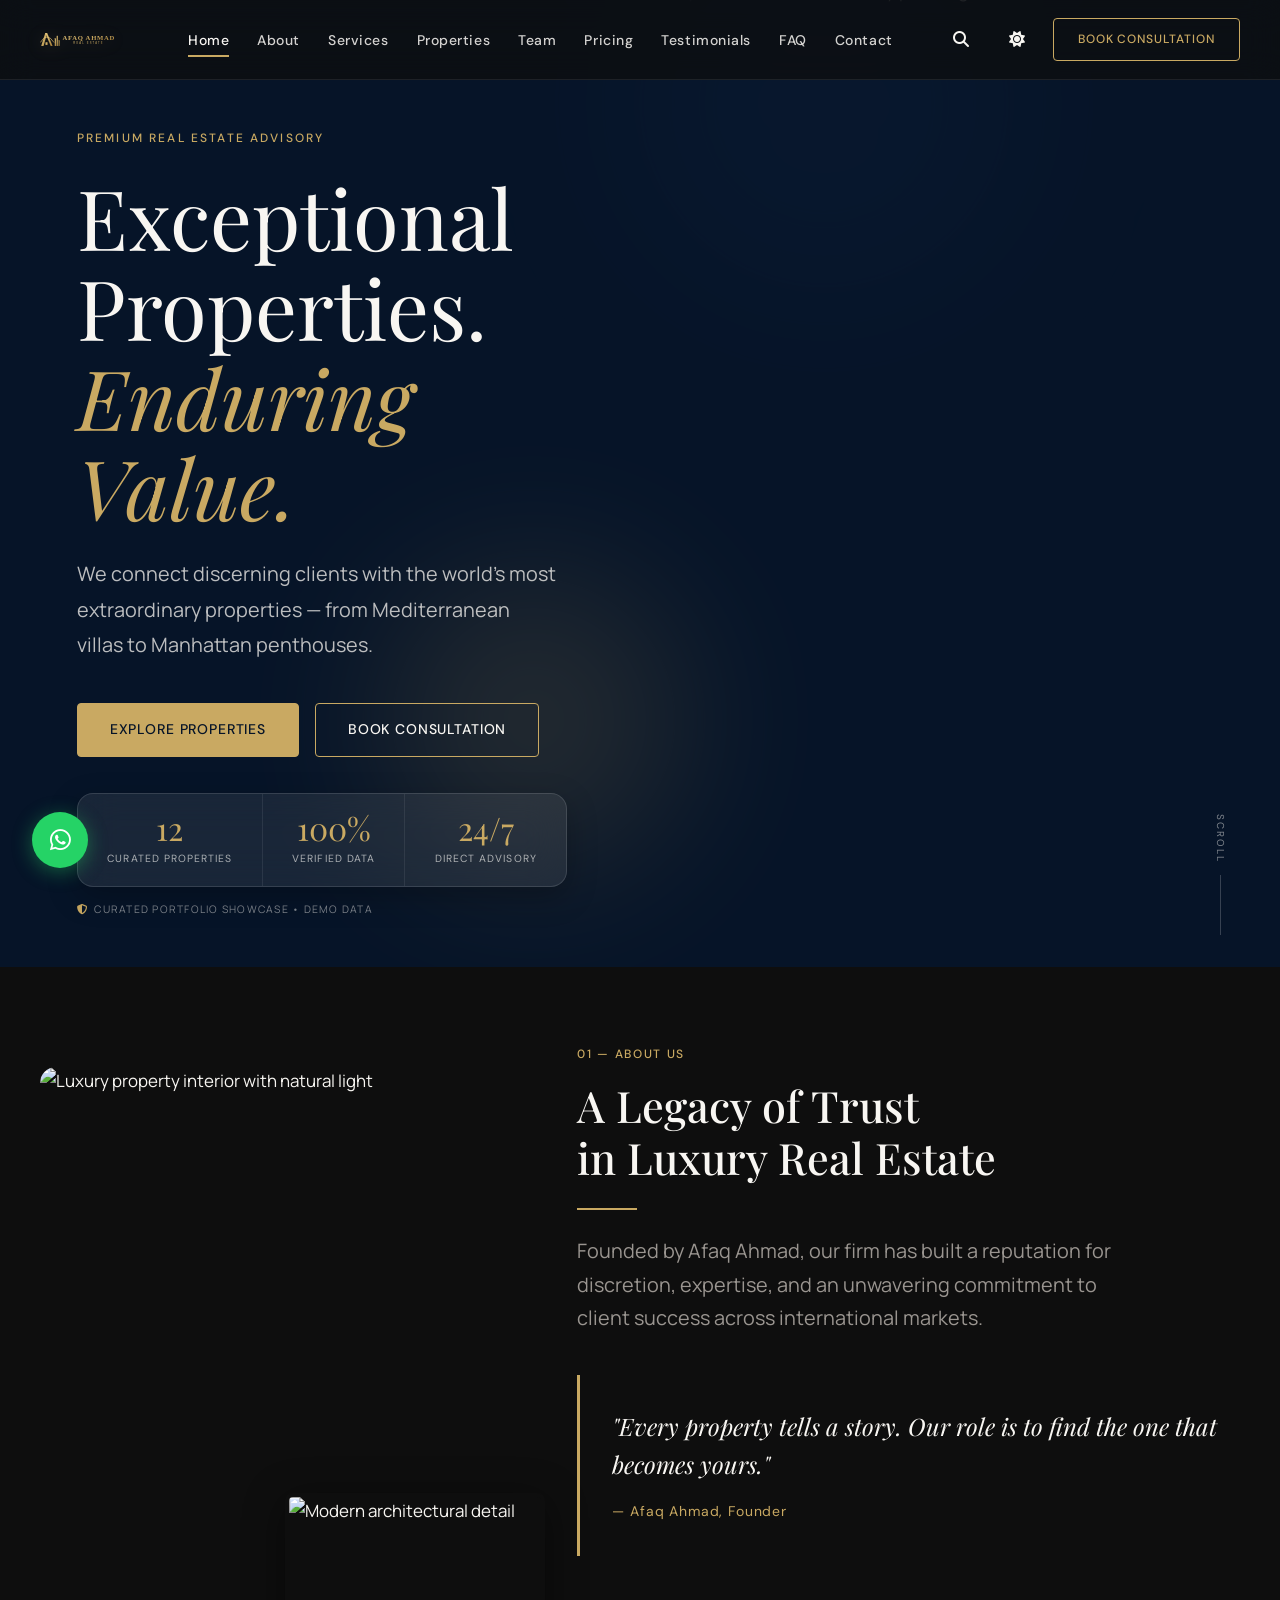
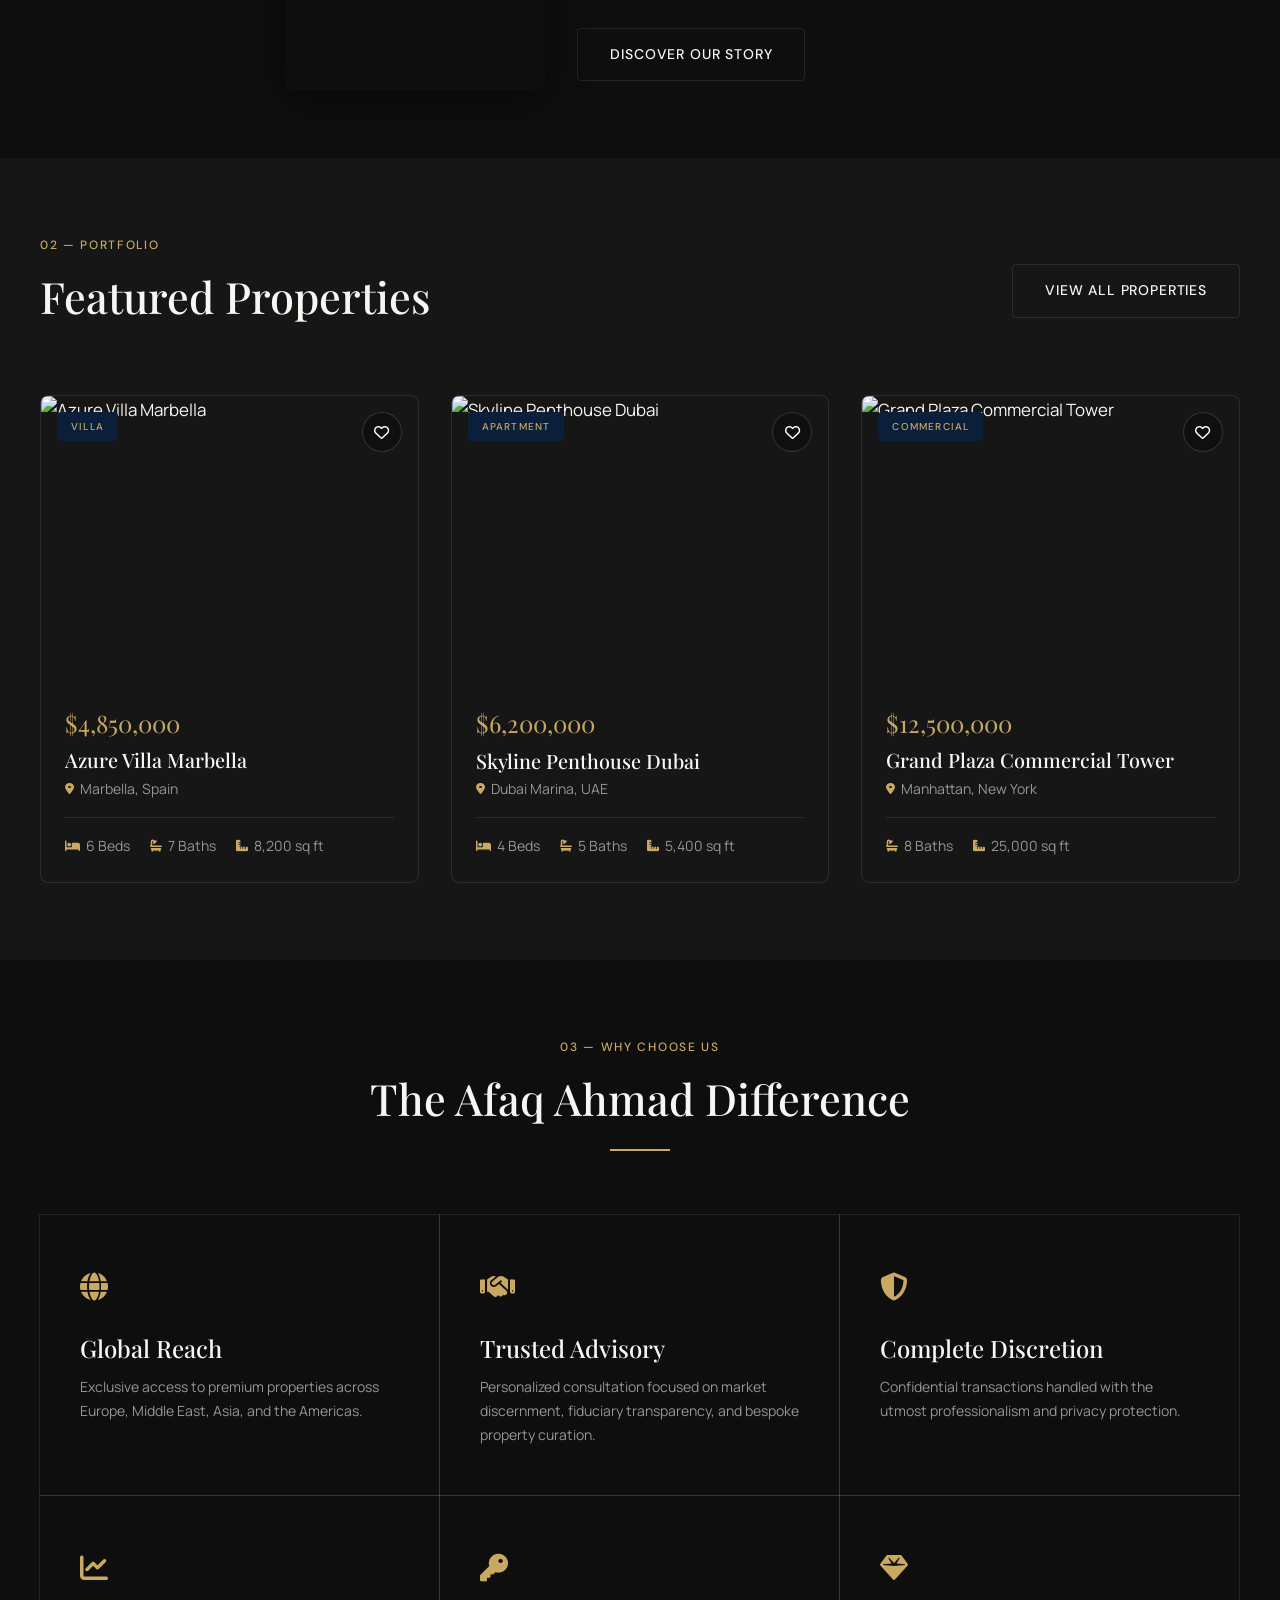
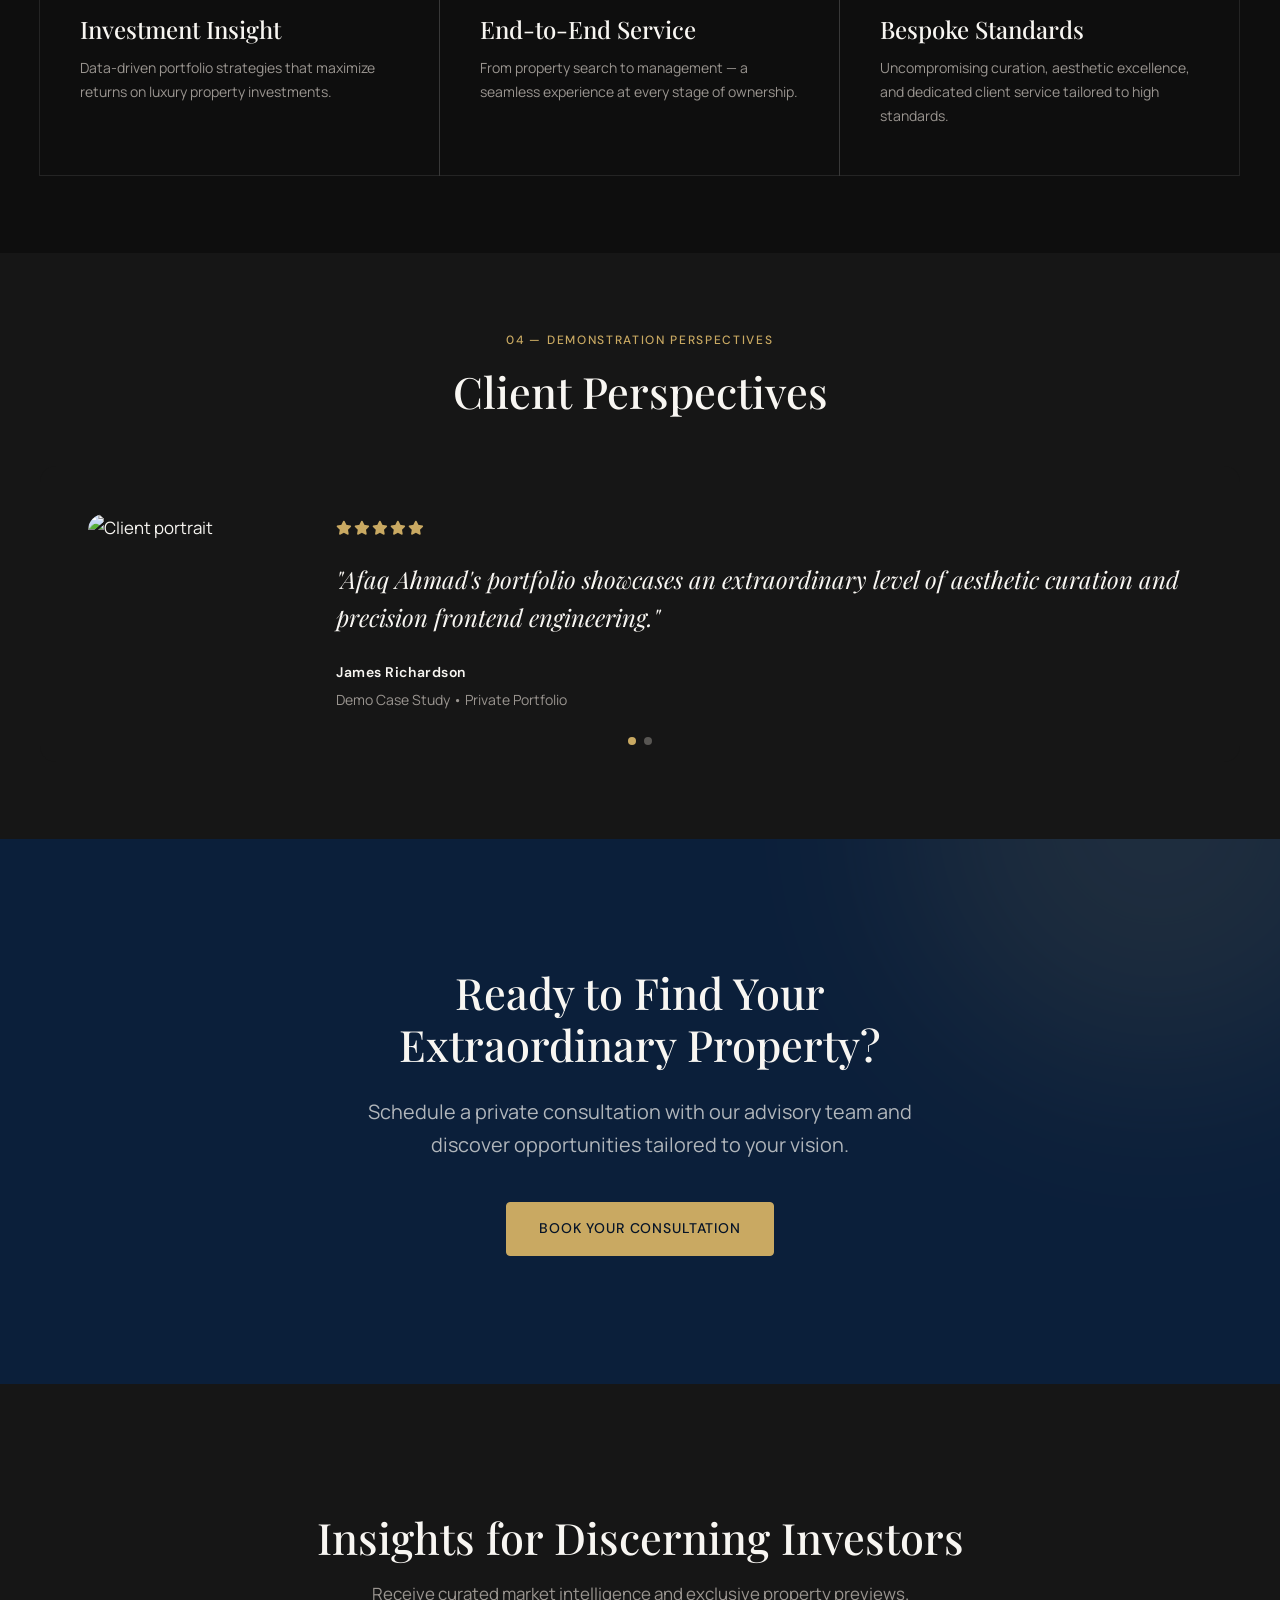
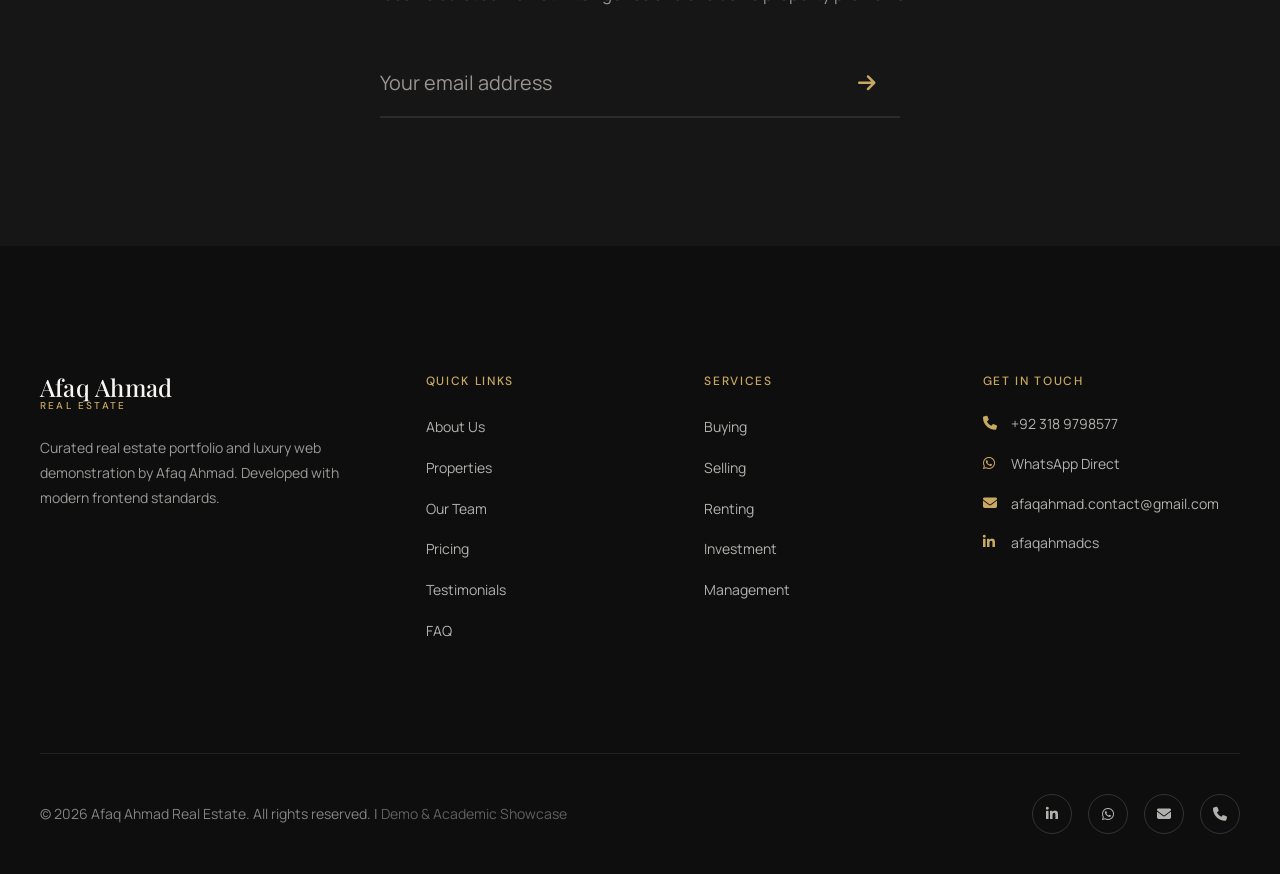
==== commit 4efacd77: "revert: restore original text logo in navbar, keep image logo in footer only" ====
--- a/index.html
+++ b/index.html
@@ -291,7 +291,7 @@
     <div class="container">
       <div class="site-footer__grid">
         <div>
-          <a href="index.html" class="site-logo" aria-label="Afaq Ahmad Real Estate Home"><img src="images/logo.svg" alt="Afaq Ahmad Real Estate" class="site-logo__img"></a>
+          <a href="index.html" class="site-logo" aria-label="Afaq Ahmad Real Estate Home"><span class="site-logo__name">Afaq Ahmad</span><span class="site-logo__tagline">Real Estate</span></a>
           <p class="site-footer__brand-desc">Curated real estate portfolio and luxury web demonstration by Afaq Ahmad. Developed with modern frontend standards.</p>
         </div>
         <div>
--- a/assets/css/components/header.css
+++ b/assets/css/components/header.css
@@ -33,19 +33,20 @@
   max-width: var(--container-max);
   margin-inline: auto;
   padding-inline: clamp(1.25rem, 4vw, 2.5rem);
+  gap: 3rem;
 }
 
 /* Logo */
 .site-logo {
   display: flex;
-  align-items: center;
+  flex-direction: column;
   line-height: 1.1;
   z-index: 1001;
   text-decoration: none;
 }
 
 .site-logo__img {
-  height: 52px;
+  height: 90px;
   width: auto;
   display: block;
   object-fit: contain;
@@ -58,10 +59,22 @@
   transform: scale(1.03);
 }
 
-/* Hide old text-based logo spans if any remain */
-.site-logo__name,
+.site-logo__name {
+  font-family: var(--font-display);
+  font-size: var(--text-xl);
+  font-weight: 500;
+  color: var(--header-text);
+  letter-spacing: 0.01em;
+  transition: color var(--transition-fast);
+}
+
 .site-logo__tagline {
-  display: none;
+  font-family: var(--font-label);
+  font-size: 0.625rem;
+  font-weight: 500;
+  letter-spacing: 0.22em;
+  text-transform: uppercase;
+  color: var(--accent);
 }
 
 /* Navigation */
--- a/assets/css/components/footer.css
+++ b/assets/css/components/footer.css
@@ -10,7 +10,7 @@
 
 /* Footer logo sizing */
 .site-footer .site-logo__img {
-  height: 44px;
+  height: 80px;
   width: auto;
   opacity: 0.92;
   filter: drop-shadow(0 2px 6px rgba(201,169,98,0.15));
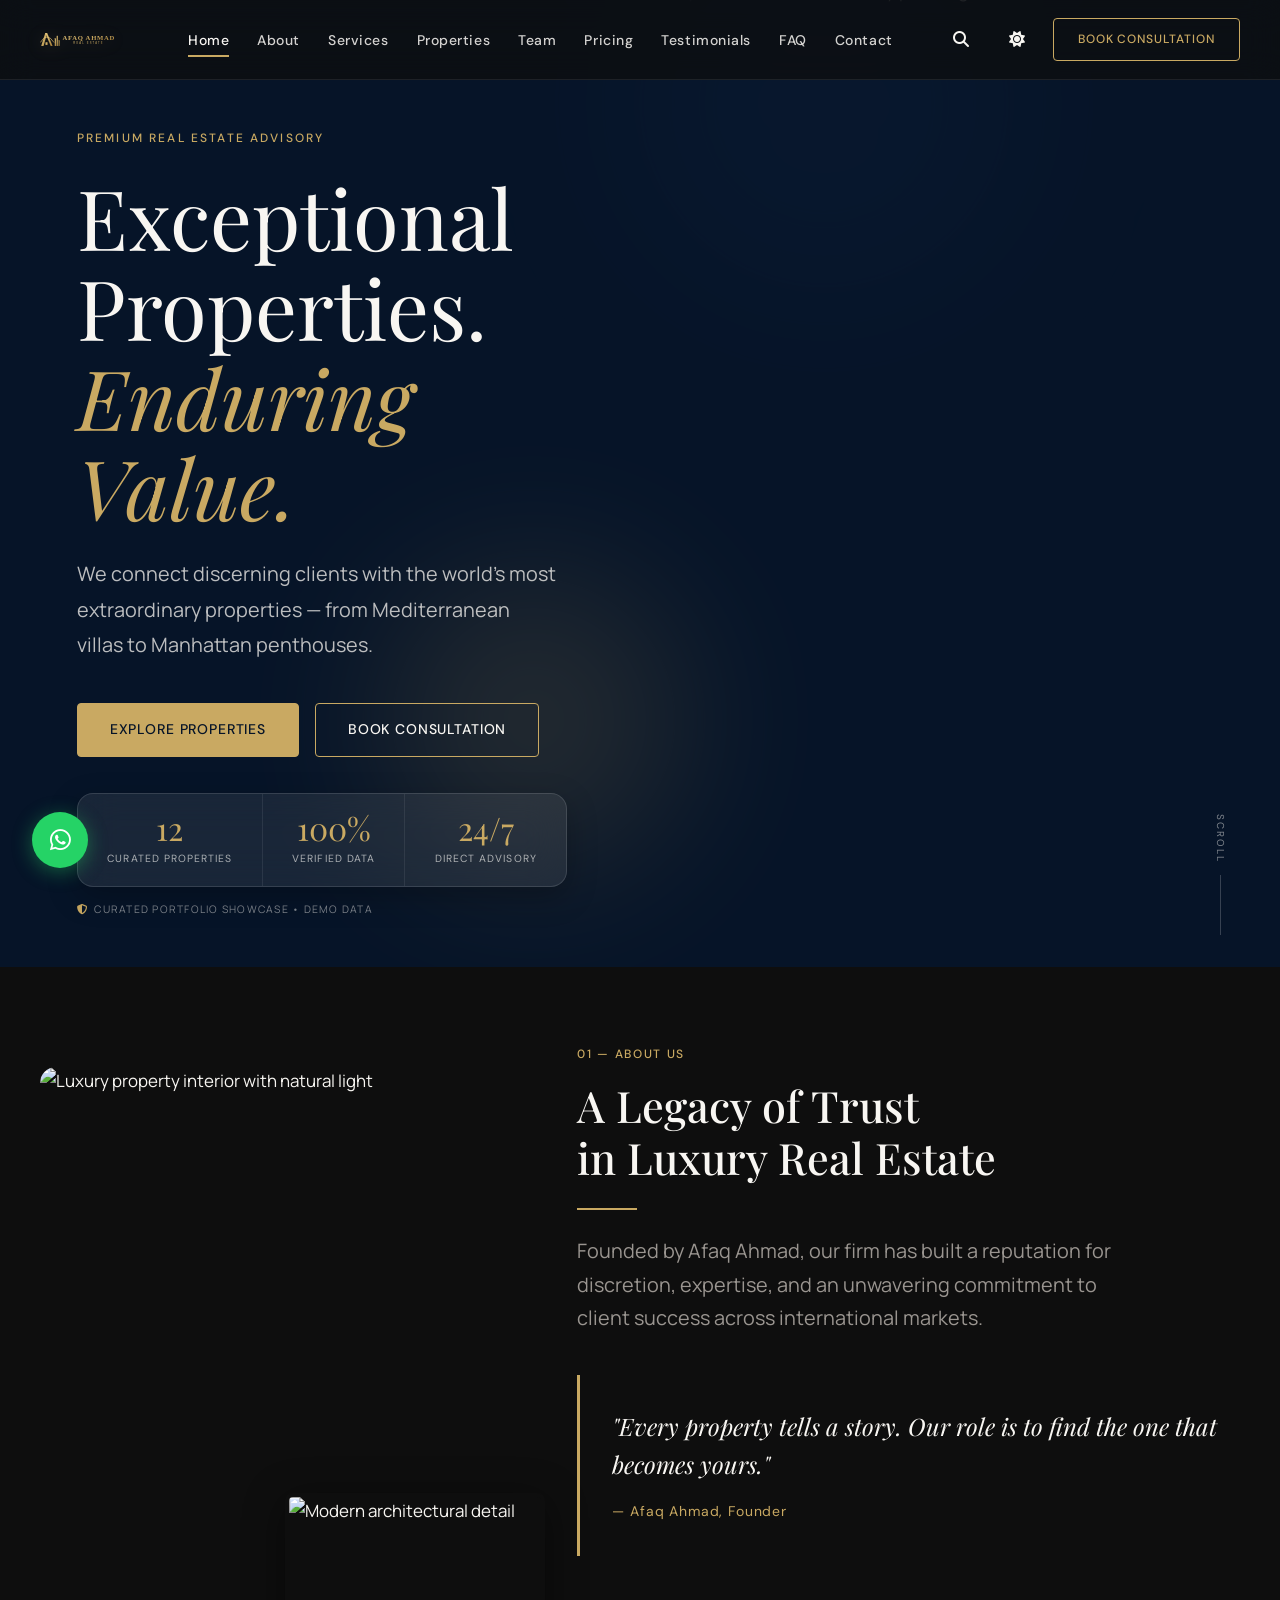
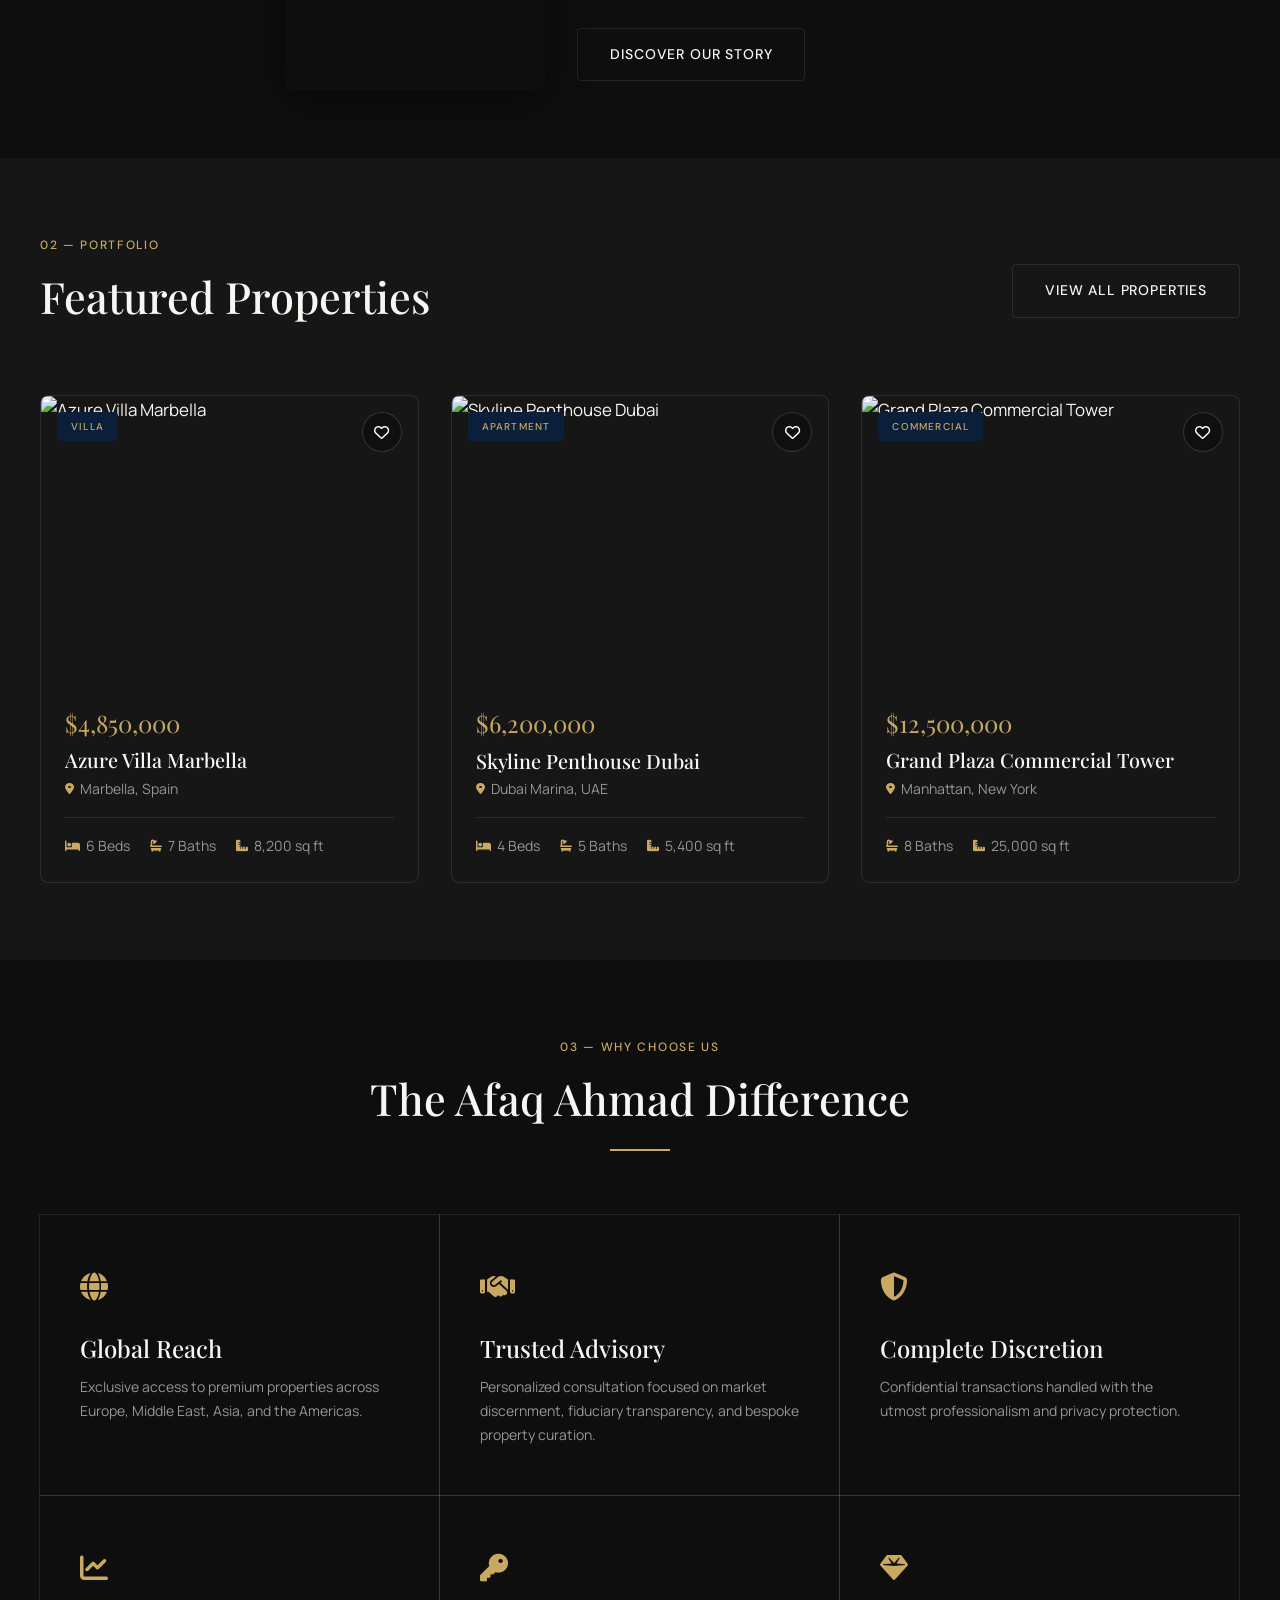
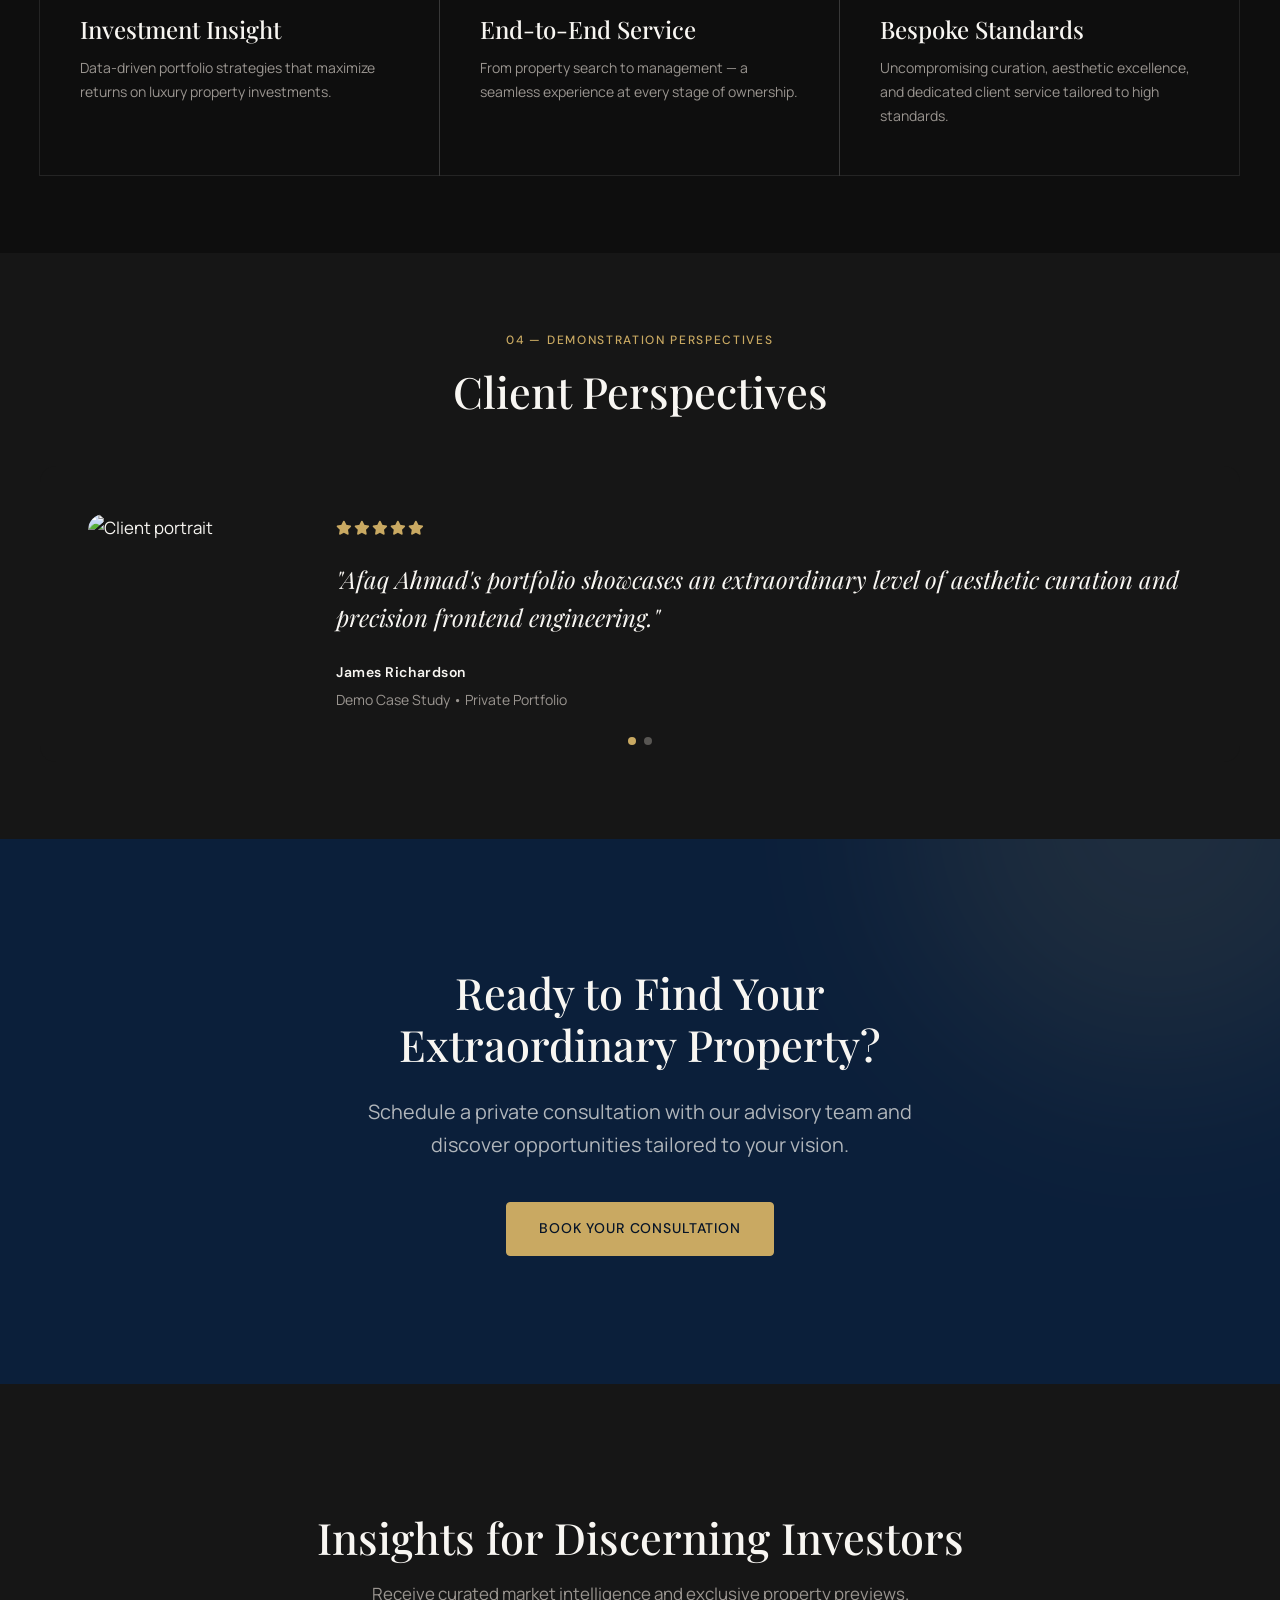
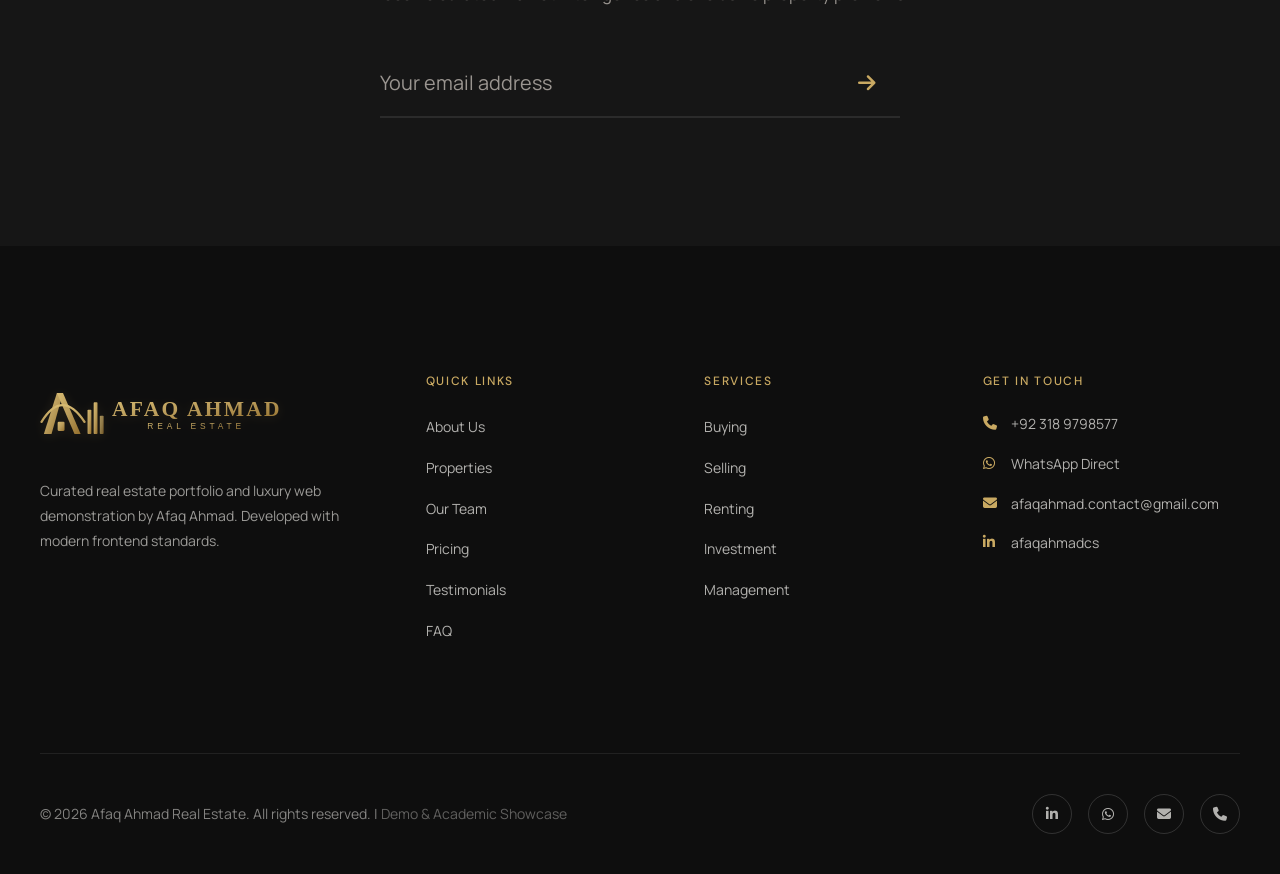
==== commit 79c18753: "fix: make logo consistent — image logo on all pages header and footer" ====
--- a/index.html
+++ b/index.html
@@ -291,7 +291,7 @@
     <div class="container">
       <div class="site-footer__grid">
         <div>
-          <a href="index.html" class="site-logo" aria-label="Afaq Ahmad Real Estate Home"><span class="site-logo__name">Afaq Ahmad</span><span class="site-logo__tagline">Real Estate</span></a>
+          <a href="index.html" class="site-logo" aria-label="Afaq Ahmad Real Estate Home"><img src="images/logo.svg" alt="Afaq Ahmad Real Estate" class="site-logo__img"></a>
           <p class="site-footer__brand-desc">Curated real estate portfolio and luxury web demonstration by Afaq Ahmad. Developed with modern frontend standards.</p>
         </div>
         <div>
--- a/assets/css/components/header.css
+++ b/assets/css/components/header.css
@@ -39,7 +39,7 @@
 /* Logo */
 .site-logo {
   display: flex;
-  flex-direction: column;
+  align-items: center;
   line-height: 1.1;
   z-index: 1001;
   text-decoration: none;
@@ -59,22 +59,9 @@
   transform: scale(1.03);
 }
 
-.site-logo__name {
-  font-family: var(--font-display);
-  font-size: var(--text-xl);
-  font-weight: 500;
-  color: var(--header-text);
-  letter-spacing: 0.01em;
-  transition: color var(--transition-fast);
-}
-
+.site-logo__name,
 .site-logo__tagline {
-  font-family: var(--font-label);
-  font-size: 0.625rem;
-  font-weight: 500;
-  letter-spacing: 0.22em;
-  text-transform: uppercase;
-  color: var(--accent);
+  display: none;
 }
 
 /* Navigation */
